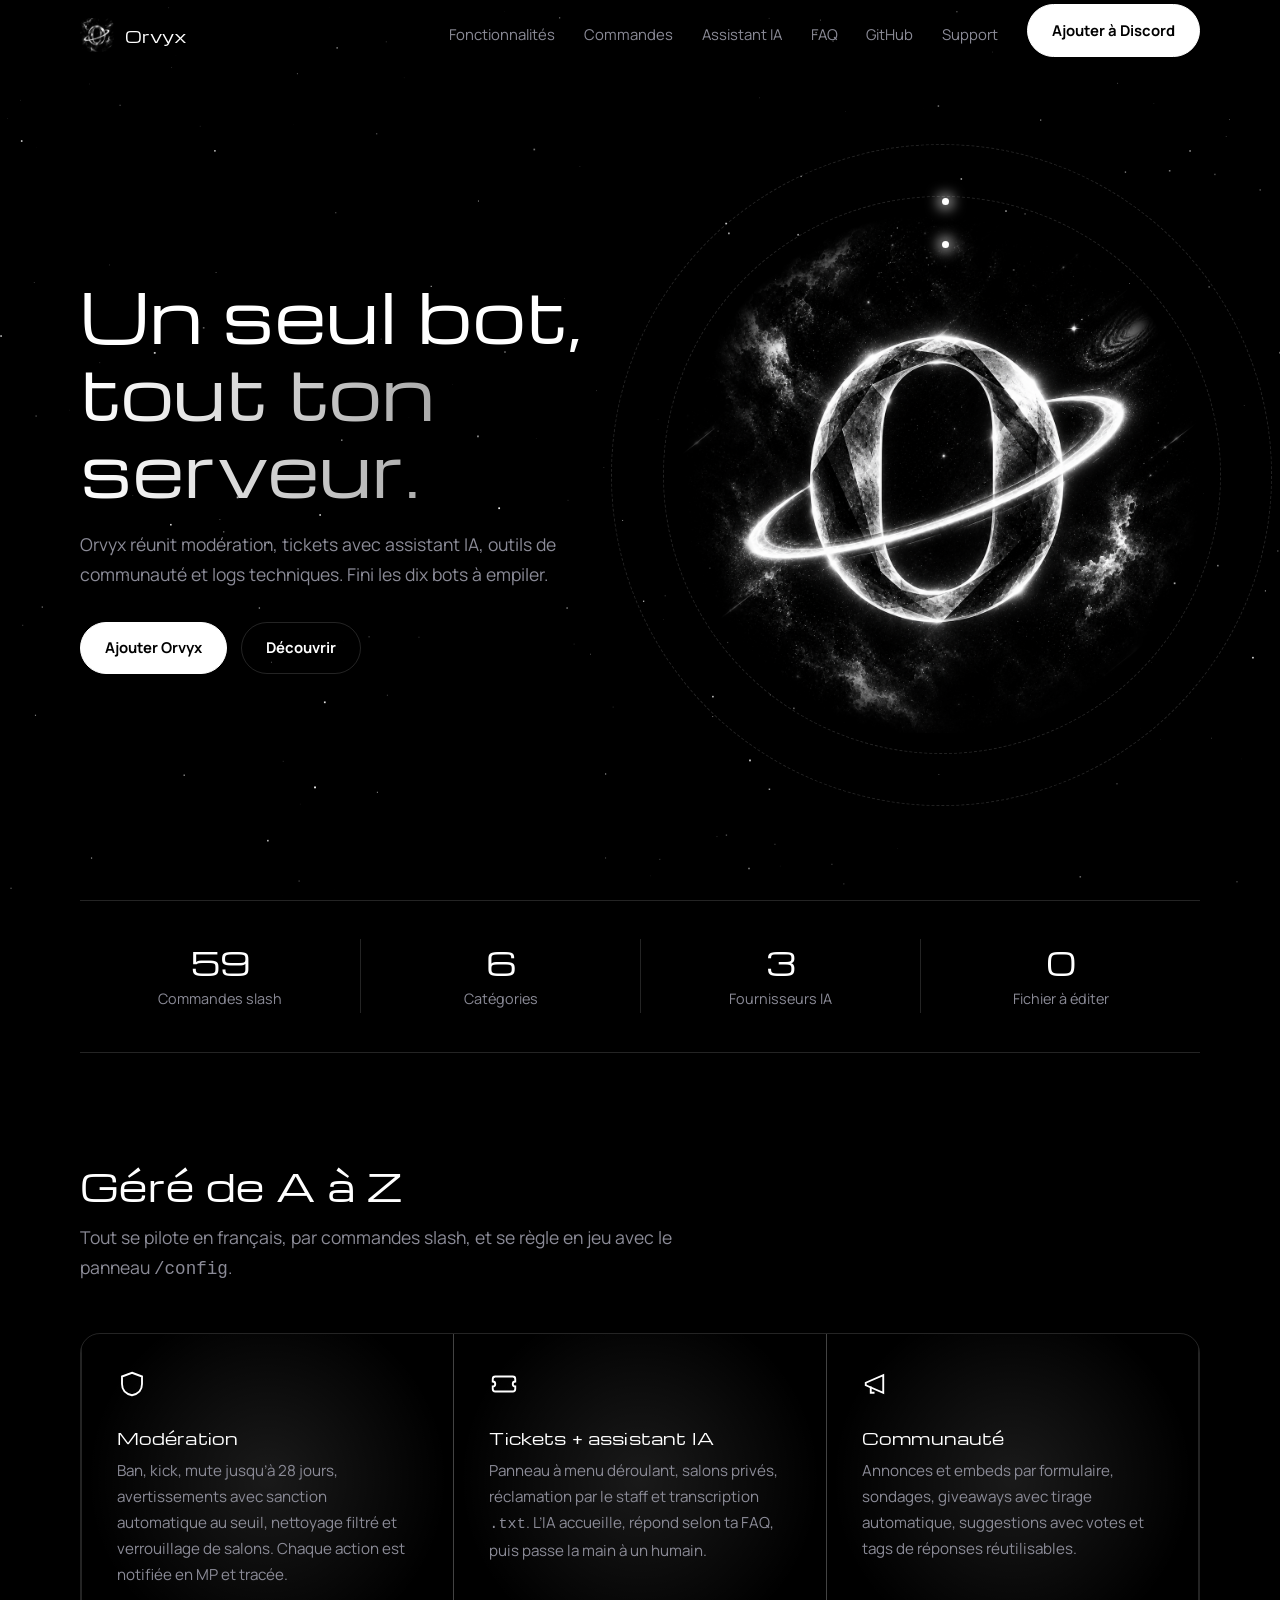
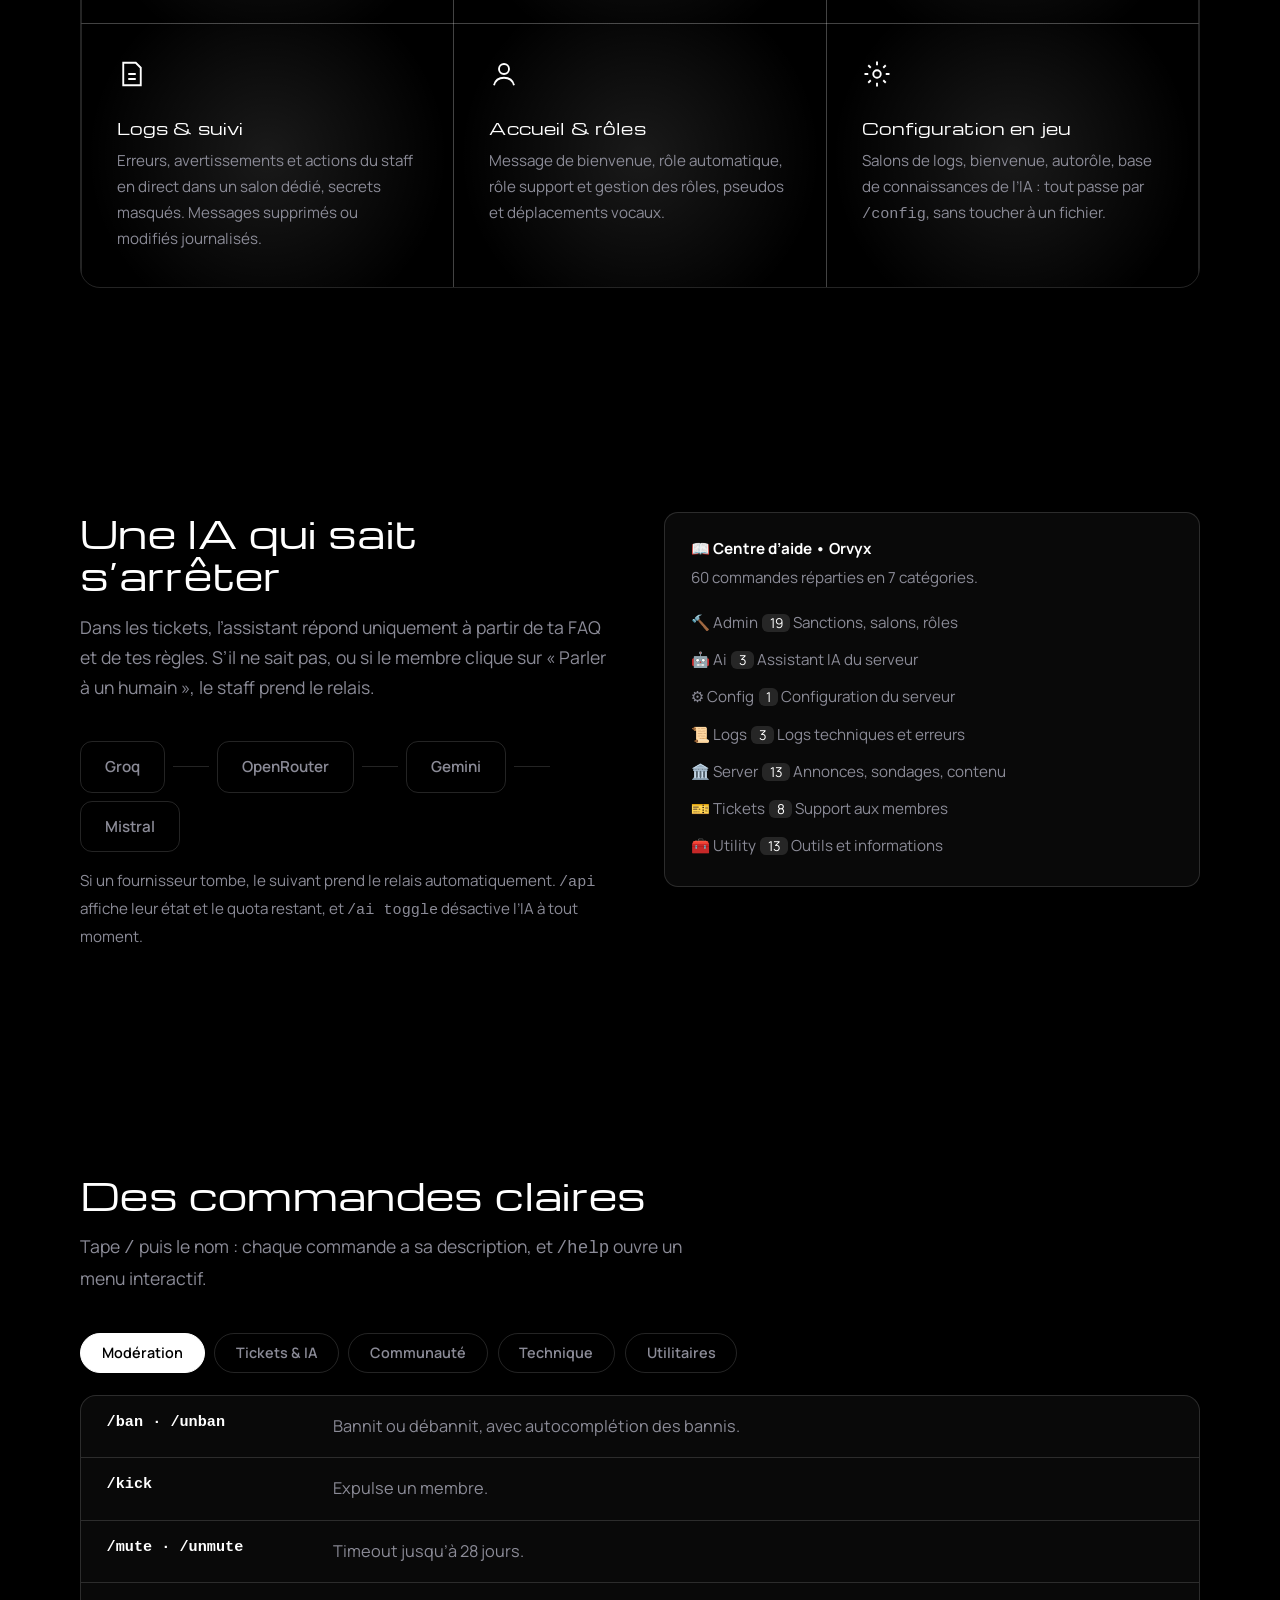
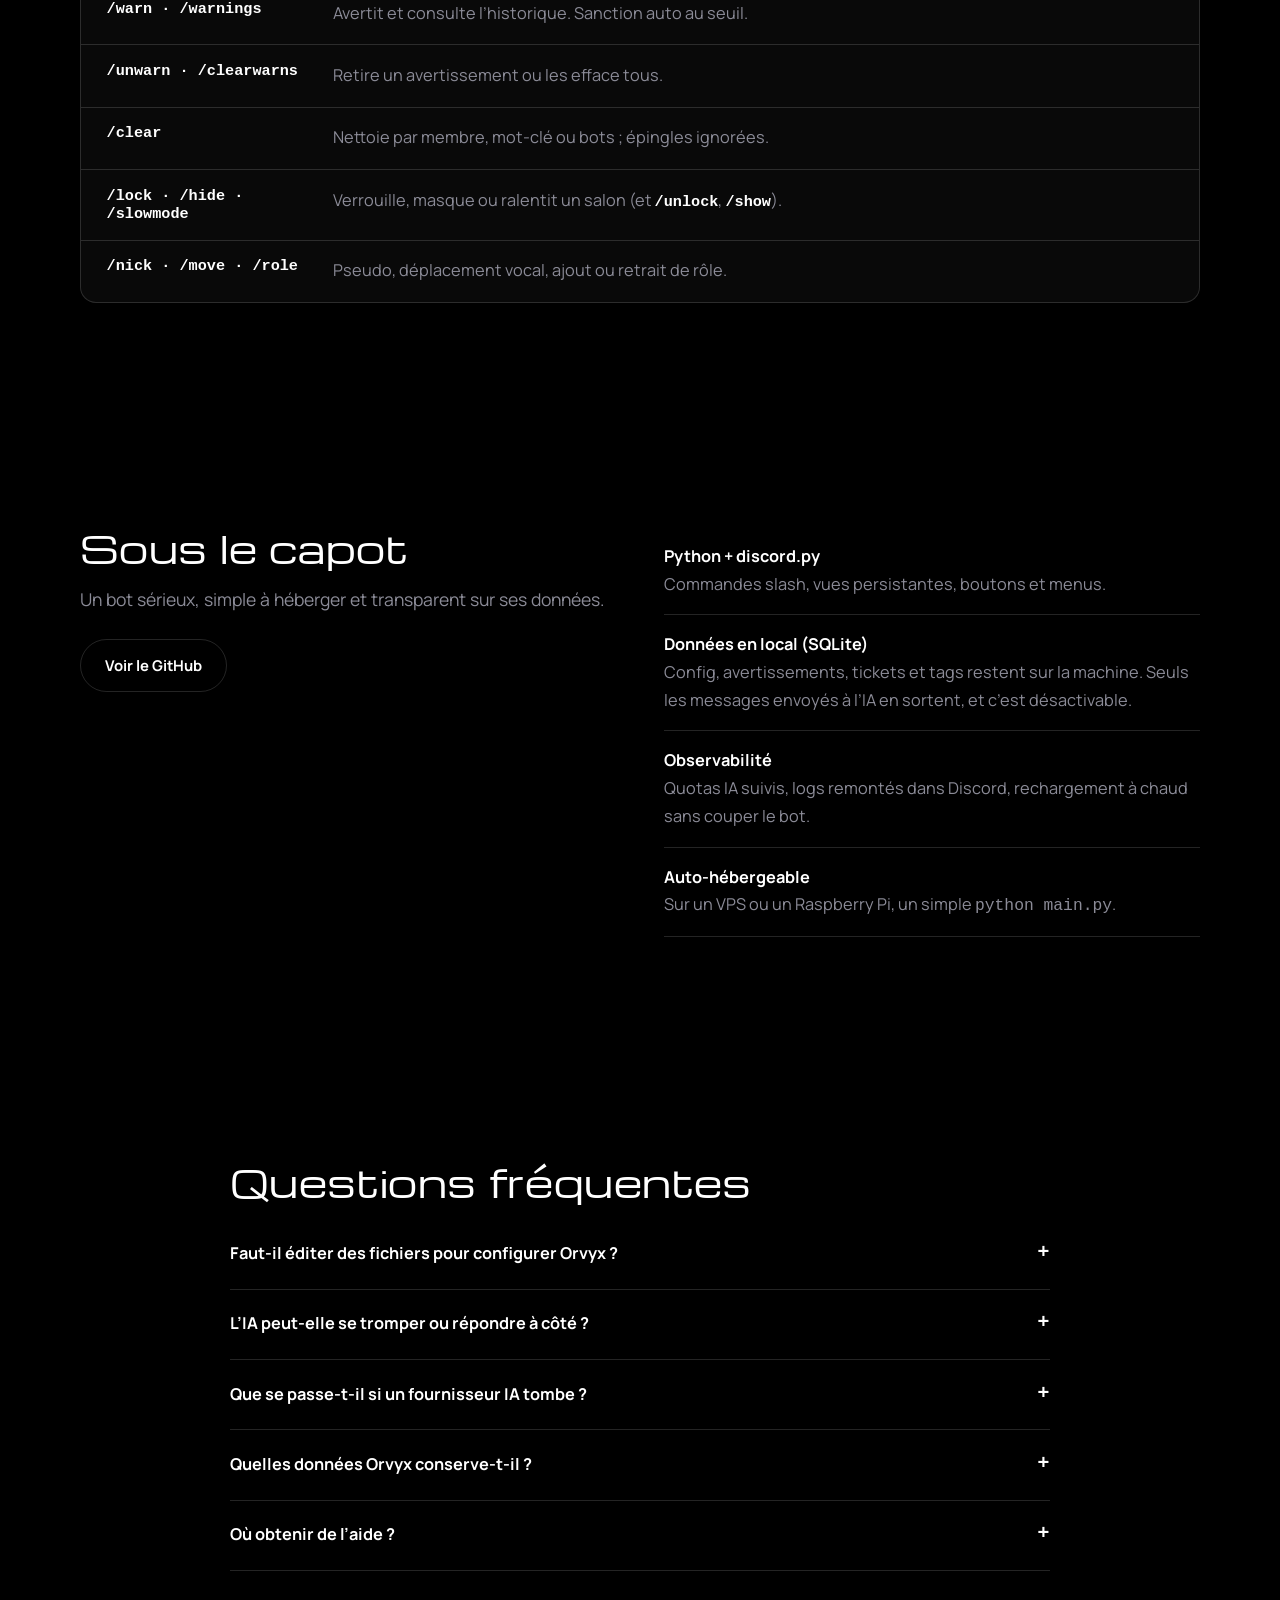
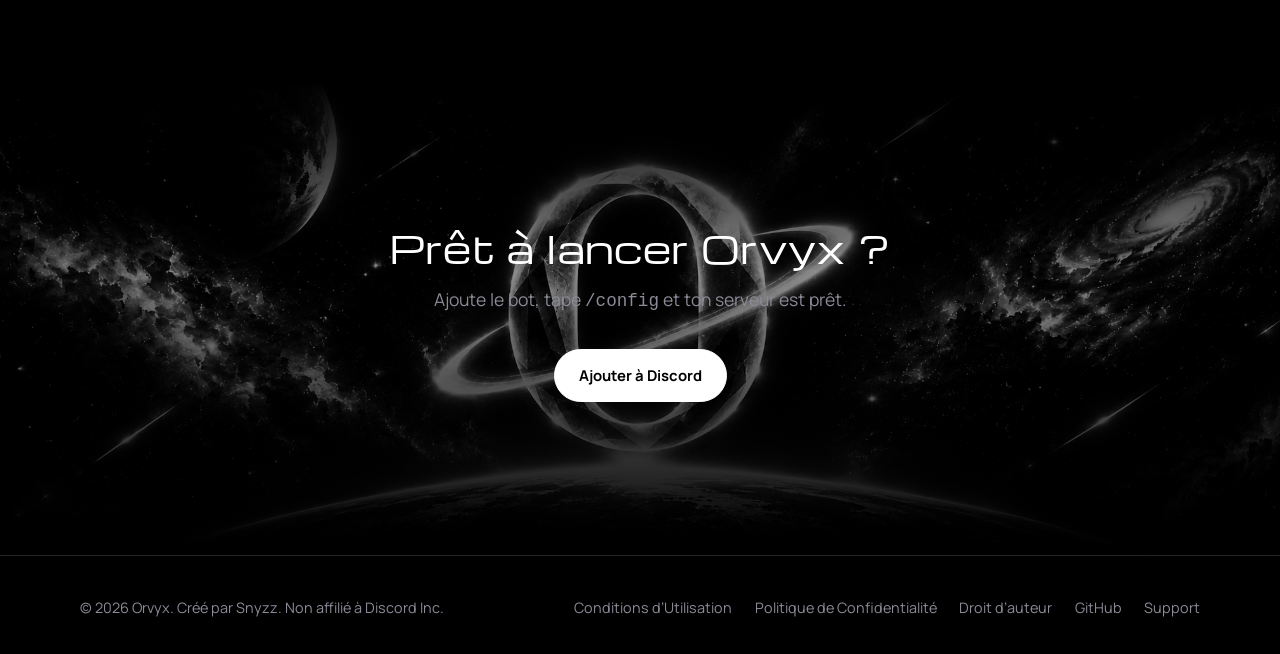
==== index.html @ 4863b4fb "Add files via upload" ====
<!doctype html><html lang="fr"><head><title>Orvyx – Bot Discord de modération, tickets IA et communauté</title><meta name="description" content="Orvyx réunit modération, tickets avec assistant IA, giveaways, sondages et logs dans un seul bot Discord en français."><meta charset="utf-8"><meta name="viewport" content="width=device-width,initial-scale=1"><link rel="icon" href="assets/logo.png"><link rel="preconnect" href="https://fonts.googleapis.com"><link rel="preconnect" href="https://fonts.gstatic.com" crossorigin><link href="https://fonts.googleapis.com/css2?family=Manrope:wght@400;600;700&family=Michroma&display=swap" rel="stylesheet"><link rel="stylesheet" href="style.css"><meta property="og:image" content="assets/banner.png"></head><body>
<canvas id="stars"></canvas><nav><div class="wrap nv"><a class="brand" href="index.html"><img src="assets/logo.png" alt="">Orvyx</a><button class="burger" aria-label="Menu">☰</button><ul class="links"><li><a href="index.html#fonctionnalites">Fonctionnalités</a></li><li><a href="index.html#commandes">Commandes</a></li><li><a href="index.html#ia">Assistant IA</a></li><li><a href="index.html#faq">FAQ</a></li><li><a href="https://github.com/Snyzz-dev" target="_blank" rel="noopener">GitHub</a></li><li><a href="#" data-support>Support</a></li><li><a class="btn" href="#" data-invite>Ajouter à Discord</a></li></ul></div></nav>
<header class="hero"><div class="wrap"><div>
<h1 class="in">Un seul bot,<span>tout ton serveur.</span></h1>
<p class="lead in">Orvyx réunit modération, tickets avec assistant IA, outils de communauté et logs techniques. Fini les dix bots à empiler.</p>
<div class="cta in"><a class="btn" href="#" data-invite>Ajouter Orvyx</a><a class="btn ghost" href="#fonctionnalites">Découvrir</a></div></div>
<div class="orb in"><i></i><i></i><img src="assets/logo.png" alt="Logo Orvyx"></div></div></header>

<div class="wrap rv"><div class="stats">
<div><b data-n="60">0</b><span>Commandes slash</span></div><div><b data-n="7">0</b><span>Catégories</span></div>
<div><b data-n="4">0</b><span>Fournisseurs IA</span></div><div><b data-n="0">0</b><span>Fichier à éditer</span></div></div></div>

<section id="fonctionnalites"><div class="wrap"><div class="rv"><h2>Géré de A à Z</h2><p class="lead">Tout se pilote en français, par commandes slash, et se règle en jeu avec le panneau <code>/config</code>.</p></div>
<div class="feat rv">
<div class="f"><svg viewBox="0 0 24 24"><path d="M12 3l8 3v6c0 5-3.5 8-8 9-4.5-1-8-4-8-9V6z"/></svg><h3>Modération</h3><p>Ban, kick, mute jusqu’à 28 jours, avertissements avec sanction automatique au seuil, nettoyage filtré et verrouillage de salons. Chaque action est notifiée en MP et tracée.</p></div>
<div class="f"><svg viewBox="0 0 24 24"><path d="M3 8a2 2 0 012-2h14a2 2 0 012 2v2a2 2 0 000 4v2a2 2 0 01-2 2H5a2 2 0 01-2-2v-2a2 2 0 000-4z"/></svg><h3>Tickets + assistant IA</h3><p>Panneau à menu déroulant, salons privés, réclamation par le staff et transcription <code>.txt</code>. L’IA accueille, répond selon ta FAQ, puis passe la main à un humain.</p></div>
<div class="f"><svg viewBox="0 0 24 24"><path d="M3 11l14-6v14L3 13z"/><path d="M7 14v5h3"/></svg><h3>Communauté</h3><p>Annonces et embeds par formulaire, sondages, giveaways avec tirage automatique, suggestions avec votes et tags de réponses réutilisables.</p></div>
<div class="f"><svg viewBox="0 0 24 24"><path d="M5 3h10l4 4v14H5z"/><path d="M9 12h6M9 16h6"/></svg><h3>Logs &amp; suivi</h3><p>Erreurs, avertissements et actions du staff en direct dans un salon dédié, secrets masqués. Messages supprimés ou modifiés journalisés.</p></div>
<div class="f"><svg viewBox="0 0 24 24"><circle cx="12" cy="8" r="4"/><path d="M4 21c1-4 4-6 8-6s7 2 8 6"/></svg><h3>Accueil &amp; rôles</h3><p>Message de bienvenue, rôle automatique, rôle support et gestion des rôles, pseudos et déplacements vocaux.</p></div>
<div class="f"><svg viewBox="0 0 24 24"><circle cx="12" cy="12" r="3"/><path d="M12 2v3M12 19v3M2 12h3M19 12h3M5 5l2 2M17 17l2 2M19 5l-2 2M7 17l-2 2"/></svg><h3>Configuration en jeu</h3><p>Salons de logs, bienvenue, autorôle, base de connaissances de l’IA : tout passe par <code>/config</code>, sans toucher à un fichier.</p></div>
</div></div></section>

<section id="ia"><div class="wrap two"><div class="rv"><h2>Une IA qui sait s’arrêter</h2>
<p class="lead">Dans les tickets, l’assistant répond uniquement à partir de ta FAQ et de tes règles. S’il ne sait pas, ou si le membre clique sur « Parler à un humain », le staff prend le relais.</p>
<div class="chain"><span class="node">Groq</span><s></s><span class="node">OpenRouter</span><s></s><span class="node">Gemini</span><s></s><span class="node">Mistral</span></div>
<p style="color:var(--mu);font-size:.95rem">Si un fournisseur tombe, le suivant prend le relais automatiquement. <code>/api</code> affiche leur état et le quota restant, et <code>/ai toggle</code> désactive l’IA à tout moment.</p></div>
<div class="rv hp"><b>📖 Centre d’aide • Orvyx</b><p>60 commandes réparties en 7 catégories.</p>
<div>🔨 Admin<em>19</em> Sanctions, salons, rôles</div><div>🤖 Ai<em>3</em> Assistant IA du serveur</div><div>⚙️ Config<em>1</em> Configuration du serveur</div><div>📜 Logs<em>3</em> Logs techniques et erreurs</div><div>🏛️ Server<em>13</em> Annonces, sondages, contenu</div><div>🎫 Tickets<em>8</em> Support aux membres</div><div>🧰 Utility<em>13</em> Outils et informations</div></div></div></section>

<section id="commandes"><div class="wrap"><div class="rv"><h2>Des commandes claires</h2><p class="lead">Tape <code>/</code> puis le nom : chaque commande a sa description, et <code>/help</code> ouvre un menu interactif.</p>
<div class="tabs"><button class="on" data-t="t1">Modération</button><button data-t="t2">Tickets &amp; IA</button><button data-t="t3">Communauté</button><button data-t="t4">Technique</button><button data-t="t5">Utilitaires</button></div>
<div class="cmds on" id="t1"><div class="cmd"><code>/ban · /unban</code><span>Bannit ou débannit, avec autocomplétion des bannis.</span></div><div class="cmd"><code>/kick</code><span>Expulse un membre.</span></div><div class="cmd"><code>/mute · /unmute</code><span>Timeout jusqu’à 28 jours.</span></div><div class="cmd"><code>/warn · /warnings</code><span>Avertit et consulte l’historique. Sanction auto au seuil.</span></div><div class="cmd"><code>/unwarn · /clearwarns</code><span>Retire un avertissement ou les efface tous.</span></div><div class="cmd"><code>/clear</code><span>Nettoie par membre, mot-clé ou bots ; épingles ignorées.</span></div><div class="cmd"><code>/lock · /hide · /slowmode</code><span>Verrouille, masque ou ralentit un salon (et <code>/unlock</code>, <code>/show</code>).</span></div><div class="cmd"><code>/nick · /move · /role</code><span>Pseudo, déplacement vocal, ajout ou retrait de rôle.</span></div></div>
<div class="cmds" id="t2"><div class="cmd"><code>/ticket category-add</code><span>Ajoute un type de ticket au panneau public.</span></div><div class="cmd"><code>Panneau de tickets</code><span>Menu déroulant, salon privé, réclamation par le staff.</span></div><div class="cmd"><code>Transcription</code><span>Fichier <code>.txt</code> envoyé au staff et en MP à l’auteur.</span></div><div class="cmd"><code>/ai toggle</code><span>Active ou désactive l’assistant IA.</span></div><div class="cmd"><code>/api</code><span>Santé des fournisseurs IA et quota restant.</span></div></div>
<div class="cmds" id="t3"><div class="cmd"><code>/announce · /embed</code><span>Embeds par formulaire : titre, couleur, image, mention.</span></div><div class="cmd"><code>/poll</code><span>Sondage de 2 à 5 choix avec réactions.</span></div><div class="cmd"><code>/giveaway lancer · terminer</code><span>Prix, durée, gagnants, tirage automatique.</span></div><div class="cmd"><code>/suggest</code><span>Suggestions avec votes 👍/👎, option anonyme.</span></div><div class="cmd"><code>/tag</code><span>Réponses réutilisables avec autocomplétion et compteur.</span></div></div>
<div class="cmds" id="t4"><div class="cmd"><code>/config</code><span>Panneau interactif : logs, bienvenue, autorôle, rôle support, base IA.</span></div><div class="cmd"><code>/logs configurer</code><span>Logs en direct dans un salon Discord.</span></div><div class="cmd"><code>/suggestion-channel</code><span>Définit le salon des suggestions.</span></div><div class="cmd"><code>/restart · /shutdown · /reload</code><span>Pilotage à distance, réservé au propriétaire.</span></div></div>
<div class="cmds" id="t5"><div class="cmd"><code>/help</code><span>Menu d’aide interactif, généré automatiquement.</span></div><div class="cmd"><code>/ping · /botinfo</code><span>Latence et informations sur le bot.</span></div><div class="cmd"><code>/serverinfo · /userinfo</code><span>Infos sur le serveur ou un membre.</span></div><div class="cmd"><code>/avatar · /timestamp</code><span>Avatar d’un membre, horodatages Discord.</span></div><div class="cmd"><code>/remind</code><span>Rappel envoyé en MP.</span></div></div>
</div></div></section>

<section id="technique"><div class="wrap two"><div class="rv"><h2>Sous le capot</h2><p class="lead">Un bot sérieux, simple à héberger et transparent sur ses données.</p><a class="btn ghost" style="margin-top:1.5rem" href="https://github.com/Snyzz-dev" target="_blank" rel="noopener">Voir le GitHub</a></div>
<ul class="tech rv"><li><b>Python + discord.py</b>Commandes slash, vues persistantes, boutons et menus.</li><li><b>Données en local (SQLite)</b>Config, avertissements, tickets et tags restent sur la machine. Seuls les messages envoyés à l’IA en sortent, et c’est désactivable.</li><li><b>Observabilité</b>Quotas IA suivis, logs remontés dans Discord, rechargement à chaud sans couper le bot.</li><li><b>Auto-hébergeable</b>Sur un VPS ou un Raspberry Pi, un simple <code>python main.py</code>.</li></ul></div></section>

<section id="faq"><div class="wrap" style="max-width:820px"><div class="rv"><h2>Questions fréquentes</h2>
<details><summary>Faut-il éditer des fichiers pour configurer Orvyx ?</summary><p>Non. Pour l’usage courant, tout se règle en jeu avec <code>/config</code> : salons de logs, bienvenue, rôle automatique, rôle support et base de connaissances de l’IA.</p></details>
<details><summary>L’IA peut-elle se tromper ou répondre à côté ?</summary><p>Elle s’appuie uniquement sur la FAQ et les règles que tu fournis, et passe la main au staff quand elle ne sait pas. Le membre peut aussi demander un humain à tout moment.</p></details>
<details><summary>Que se passe-t-il si un fournisseur IA tombe ?</summary><p>Orvyx bascule automatiquement sur le suivant : Groq, OpenRouter, Google Gemini, puis Mistral.</p></details>
<details><summary>Quelles données Orvyx conserve-t-il ?</summary><p>Les réglages, avertissements, tickets et tags, stockés en local. Le détail est dans la <a href="confidentialite.html">Politique de Confidentialité</a>.</p></details>
<details><summary>Où obtenir de l’aide ?</summary><p>Écris-nous à <a href="#" data-support>snyzzoff@gmail.com</a>.</p></details>
</div></div></section>

<section class="end"><div class="wrap rv"><h2>Prêt à lancer Orvyx ?</h2><p class="lead">Ajoute le bot, tape <code>/config</code> et ton serveur est prêt.</p><a class="btn" href="#" data-invite>Ajouter à Discord</a></div></section>
<footer><div class="wrap"><span>© 2026 Orvyx. Créé par Snyzz. Non affilié à Discord Inc.</span><div><a href="conditions.html">Conditions d’Utilisation</a><a href="confidentialite.html">Politique de Confidentialité</a><a href="droit-auteur.html">Droit d’auteur</a><a href="https://github.com/Snyzz-dev" target="_blank" rel="noopener">GitHub</a><a href="#" data-support>Support</a></div></div></footer><script src="script.js"></script></body></html>
---- style.css ----
:root{--bg:#000;--tx:#e8e8ee;--mu:#8b8b97;--ln:rgba(255,255,255,.14);--pn:rgba(255,255,255,.035);--wh:#fff;--d:'Michroma',sans-serif;--b:'Manrope',system-ui,sans-serif}
*{box-sizing:border-box;margin:0;padding:0}
html{scroll-behavior:smooth;scroll-padding-top:80px}
body{background:var(--bg);color:var(--tx);font:400 1.02rem/1.7 var(--b);overflow-x:hidden}
img{max-width:100%;display:block}a{color:inherit}
#stars{position:fixed;inset:0;z-index:-1;width:100%;height:100%}
:focus-visible{outline:2px solid var(--wh);outline-offset:3px}
.wrap{width:min(1120px,92%);margin:auto}
h1,h2,h3{font-family:var(--d);font-weight:400;line-height:1.15;color:var(--wh);letter-spacing:.01em}
h1{font-size:clamp(2.2rem,5.5vw,4.2rem)}h2{font-size:clamp(1.5rem,3.2vw,2.3rem);margin-bottom:1rem}h3{font-size:1rem}
p.lead{color:var(--mu);max-width:56ch;font-size:1.1rem}
/* nav */
nav{position:fixed;top:0;left:0;right:0;z-index:50;transition:.3s}
nav.sc{background:rgba(0,0,0,.78);backdrop-filter:blur(14px);border-bottom:1px solid var(--ln)}
.nv{display:flex;align-items:center;justify-content:space-between;height:70px}
.brand{display:flex;align-items:center;gap:.7rem;text-decoration:none;font:400 1rem var(--d);color:var(--wh)}
.brand img{width:34px;height:34px;border-radius:8px}
.links{display:flex;gap:1.8rem;align-items:center;list-style:none}
.links a{text-decoration:none;color:var(--mu);font-size:.93rem;transition:.2s}.links a:hover{color:var(--wh)}
.btn{display:inline-block;padding:.8rem 1.5rem;border-radius:999px;border:1px solid var(--wh);background:var(--wh);color:#000!important;font-weight:700;text-decoration:none;font-size:.93rem;transition:.25s;position:relative;overflow:hidden}
.btn:hover{background:transparent;color:var(--wh)!important;box-shadow:0 0 30px rgba(255,255,255,.35)}
.btn.ghost{background:transparent;color:var(--wh)!important;border-color:var(--ln)}.btn.ghost:hover{border-color:var(--wh)}
.burger{display:none;background:none;border:1px solid var(--ln);color:#fff;border-radius:8px;padding:.45rem .7rem;font-size:1.1rem;cursor:pointer}
/* hero */
.hero{min-height:100vh;display:flex;align-items:center;padding:110px 0 60px}
.hero .wrap{display:grid;grid-template-columns:1.05fr .95fr;gap:2rem;align-items:center}
.hero p.lead{margin:1.4rem 0 2rem}.cta{display:flex;gap:.9rem;flex-wrap:wrap}
.hero h1 span{display:block;background:linear-gradient(90deg,#fff,#777,#fff);background-size:200%;-webkit-background-clip:text;background-clip:text;color:transparent;animation:sh 6s linear infinite}
@keyframes sh{to{background-position:200% 0}}
.orb{position:relative;aspect-ratio:1;width:100%;max-width:520px;margin:auto;animation:fl 7s ease-in-out infinite}
.orb img{width:100%;mix-blend-mode:screen;-webkit-mask-image:radial-gradient(circle,#000 55%,transparent 72%);mask-image:radial-gradient(circle,#000 55%,transparent 72%)}
.orb i{position:absolute;inset:-4%;border-radius:50%;border:1px dashed var(--ln);animation:sp 40s linear infinite}
.orb i:nth-child(2){inset:-14%;animation-duration:70s;animation-direction:reverse}
.orb i::after{content:"";position:absolute;top:8%;left:50%;width:7px;height:7px;border-radius:50%;background:#fff;box-shadow:0 0 14px 3px #fff}
@keyframes sp{to{transform:rotate(360deg)}}@keyframes fl{50%{transform:translateY(-16px)}}
.in{opacity:0;transform:translateY(24px);animation:up .9s cubic-bezier(.2,.7,.2,1) forwards}
.in:nth-child(2){animation-delay:.15s}.in:nth-child(3){animation-delay:.3s}.in:nth-child(4){animation-delay:.45s}
@keyframes up{to{opacity:1;transform:none}}
/* sections */
section{padding:7rem 0}
.stats{display:grid;grid-template-columns:repeat(4,1fr);border-block:1px solid var(--ln);padding:2.4rem 0}
.stats div{text-align:center;border-left:1px solid var(--ln)}.stats div:first-child{border:0}
.stats b{display:block;font:400 2rem var(--d);color:var(--wh)}.stats span{color:var(--mu);font-size:.9rem}
.feat{display:grid;grid-template-columns:repeat(3,1fr);margin-top:3rem;border:1px solid var(--ln);border-radius:20px;overflow:hidden}
.f{padding:2.2rem;border:1px solid var(--ln);margin:-.5px;position:relative;background:radial-gradient(300px circle at var(--x,50%) var(--y,50%),rgba(255,255,255,.1),transparent 60%);transition:.3s}
.f svg{width:30px;height:30px;stroke:#fff;fill:none;stroke-width:1.5;margin-bottom:1.3rem}
.f h3{margin-bottom:.7rem}.f p{color:var(--mu);font-size:.95rem}
.tabs{display:flex;gap:.6rem;margin:2.4rem 0 1.4rem;flex-wrap:wrap}
.tabs button{background:none;border:1px solid var(--ln);color:var(--mu);padding:.6rem 1.3rem;border-radius:999px;cursor:pointer;font:600 .9rem var(--b);transition:.2s}
.tabs button.on,.tabs button:hover{color:#000;background:#fff;border-color:#fff}
.cmds{display:none;border:1px solid var(--ln);border-radius:16px;background:var(--pn)}.cmds.on{display:block;animation:up .5s forwards;opacity:0}
.cmd{display:grid;grid-template-columns:210px 1fr;gap:1rem;padding:1.05rem 1.6rem;border-bottom:1px solid var(--ln)}.cmd:last-child{border:0}
.cmd code{font:600 .95rem ui-monospace,monospace;color:#fff}.cmd span{color:var(--mu)}
details{border-bottom:1px solid var(--ln);padding:1.3rem 0}summary{cursor:pointer;font-weight:700;color:#fff;list-style:none;display:flex;justify-content:space-between}
summary::after{content:"+";font-size:1.4rem;line-height:1;transition:.3s}details[open] summary::after{transform:rotate(45deg)}
details p{color:var(--mu);margin-top:.8rem;max-width:70ch}
.end{text-align:center;padding:9rem 0;background:linear-gradient(#000,rgba(0,0,0,.45) 40%,#000),url(assets/banner.png) center/cover}
.end p.lead{margin:0 auto 2rem}
footer{border-top:1px solid var(--ln);padding:2.5rem 0;color:var(--mu);font-size:.9rem}
footer .wrap{display:flex;justify-content:space-between;flex-wrap:wrap;gap:1rem}footer a{margin-left:1.4rem;text-decoration:none}footer a:hover{color:#fff}
.rv{opacity:0;transform:translateY(30px);transition:1s cubic-bezier(.2,.7,.2,1)}.rv.v{opacity:1;transform:none}
/* legal */
.legal{padding:140px 0 5rem;max-width:780px}.legal h1{font-size:clamp(1.7rem,4vw,2.6rem)}
.legal .up{color:var(--mu);margin:.8rem 0 2.5rem;font-size:.9rem}
.legal h2{font-size:1.1rem;margin:2.4rem 0 .7rem;padding-top:1.6rem;border-top:1px solid var(--ln)}
.legal p,.legal li{color:#c4c4cc;margin-bottom:.7rem}.legal ul{padding-left:1.3rem}.legal a{text-decoration:underline}
@media(max-width:860px){
.hero .wrap,.feat{grid-template-columns:1fr}.orb{max-width:340px;order:-1}.hero{padding-top:100px}
.stats{grid-template-columns:1fr 1fr;gap:1.6rem 0}.stats div:nth-child(3){border-left:0}
.cmd{grid-template-columns:1fr;gap:.2rem}section{padding:4.5rem 0}
.burger{display:block}.links{position:absolute;top:70px;left:0;right:0;flex-direction:column;background:#000;padding:1.5rem;border-bottom:1px solid var(--ln);display:none}.links.o{display:flex}}
@media(prefers-reduced-motion:reduce){*{animation:none!important;transition:none!important}.in,.rv{opacity:1;transform:none}}
.chain{display:flex;align-items:center;margin:2.4rem 0 1rem;flex-wrap:wrap;gap:.5rem}
.node{padding:.9rem 1.5rem;border:1px solid var(--ln);border-radius:12px;font:600 .95rem var(--b);color:var(--mu);animation:lit 8s infinite}
.node:nth-child(3){animation-delay:2s}.node:nth-child(5){animation-delay:4s}.node:nth-child(7){animation-delay:6s}
.chain s{flex:0 0 36px;height:1px;background:var(--ln)}
@keyframes lit{0%,22%{color:#fff;border-color:#fff;box-shadow:0 0 24px rgba(255,255,255,.3)}28%,100%{color:var(--mu);border-color:var(--ln);box-shadow:none}}
.two{display:grid;grid-template-columns:1fr 1fr;gap:3rem;align-items:start}
.tech{list-style:none}.tech li{padding:1rem 0;border-bottom:1px solid var(--ln);color:var(--mu)}.tech b{color:#fff;display:block}
.hp{border:1px solid var(--ln);border-radius:14px;background:var(--pn);padding:1.4rem 1.6rem;font-size:.95rem}.hp b{color:#fff}.hp p{color:var(--mu);margin:.2rem 0 .9rem}
.hp div{padding:.35rem 0;color:var(--mu)}.hp div em{font-style:normal;background:rgba(255,255,255,.12);color:#fff;border-radius:6px;padding:0 .45rem;margin-left:.3rem;font-size:.85rem}
@media(max-width:860px){.two{grid-template-columns:1fr;gap:2rem}.chain s{display:none}}
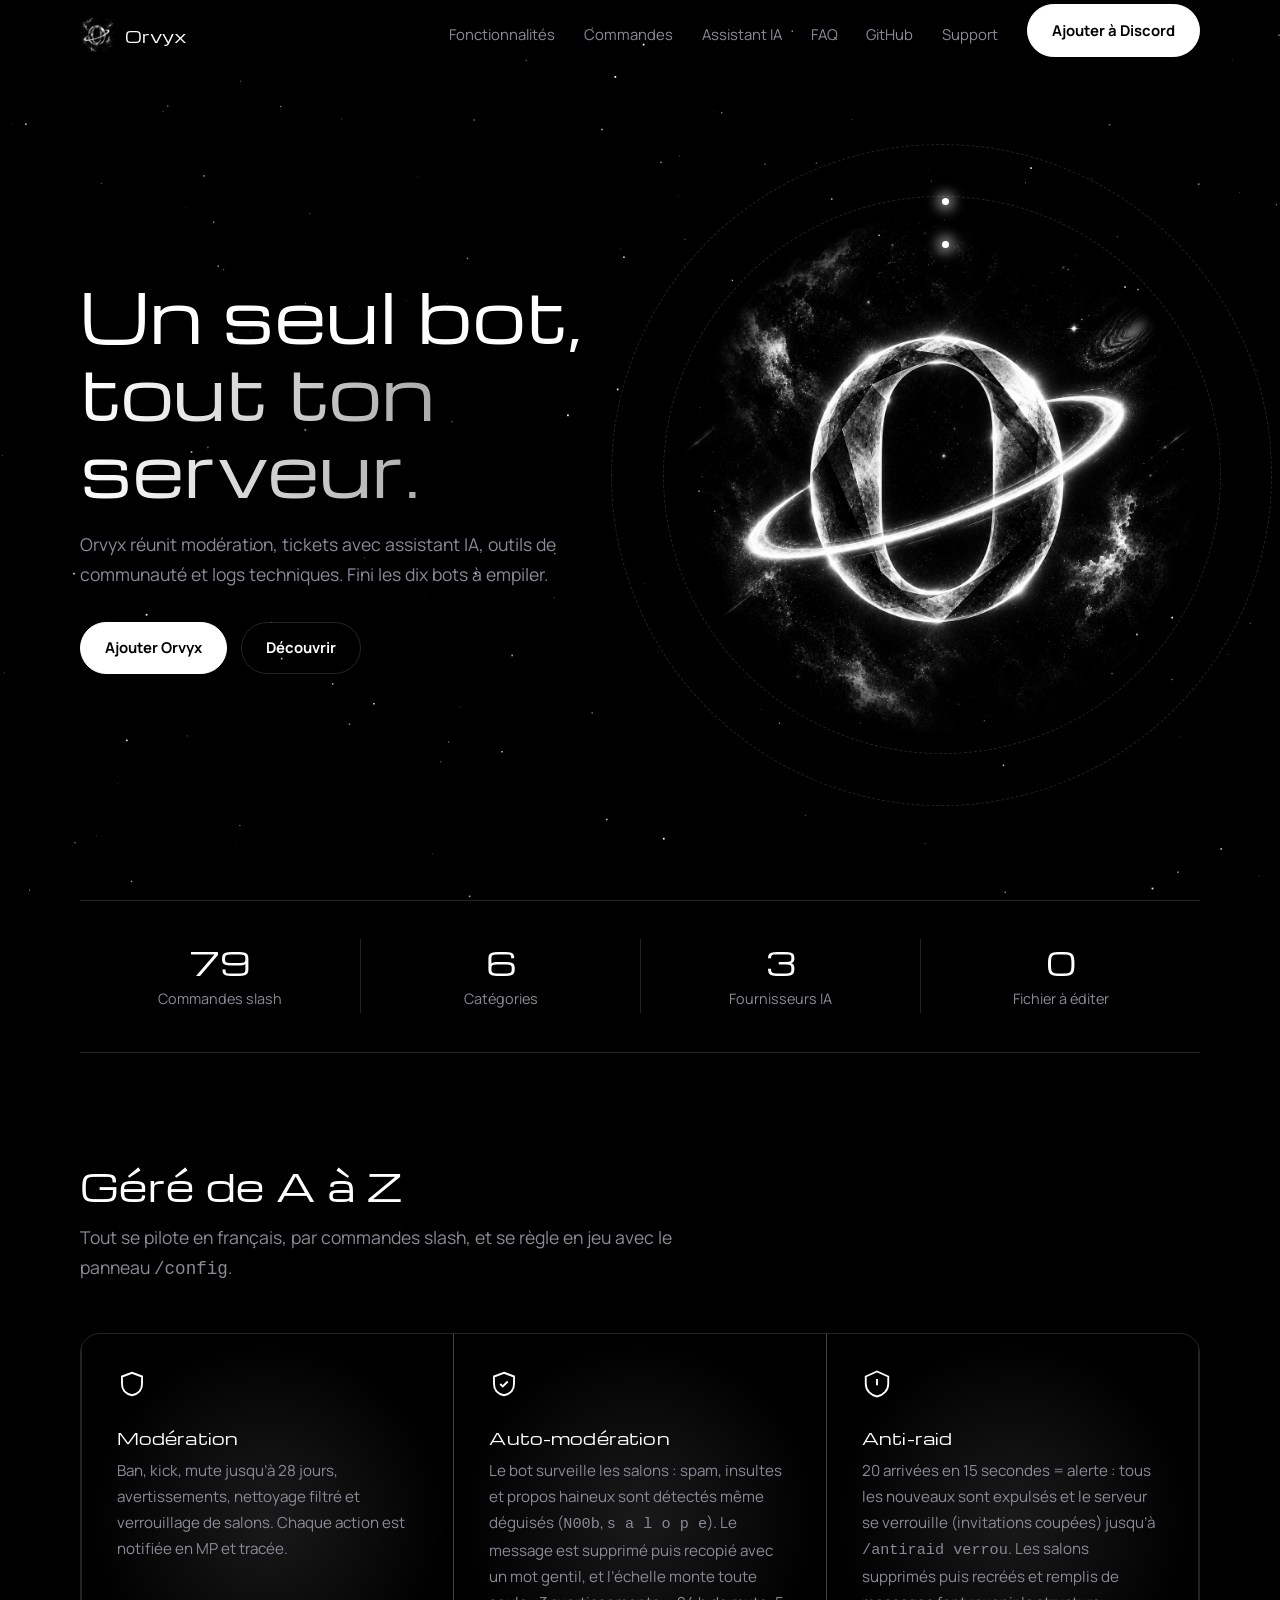
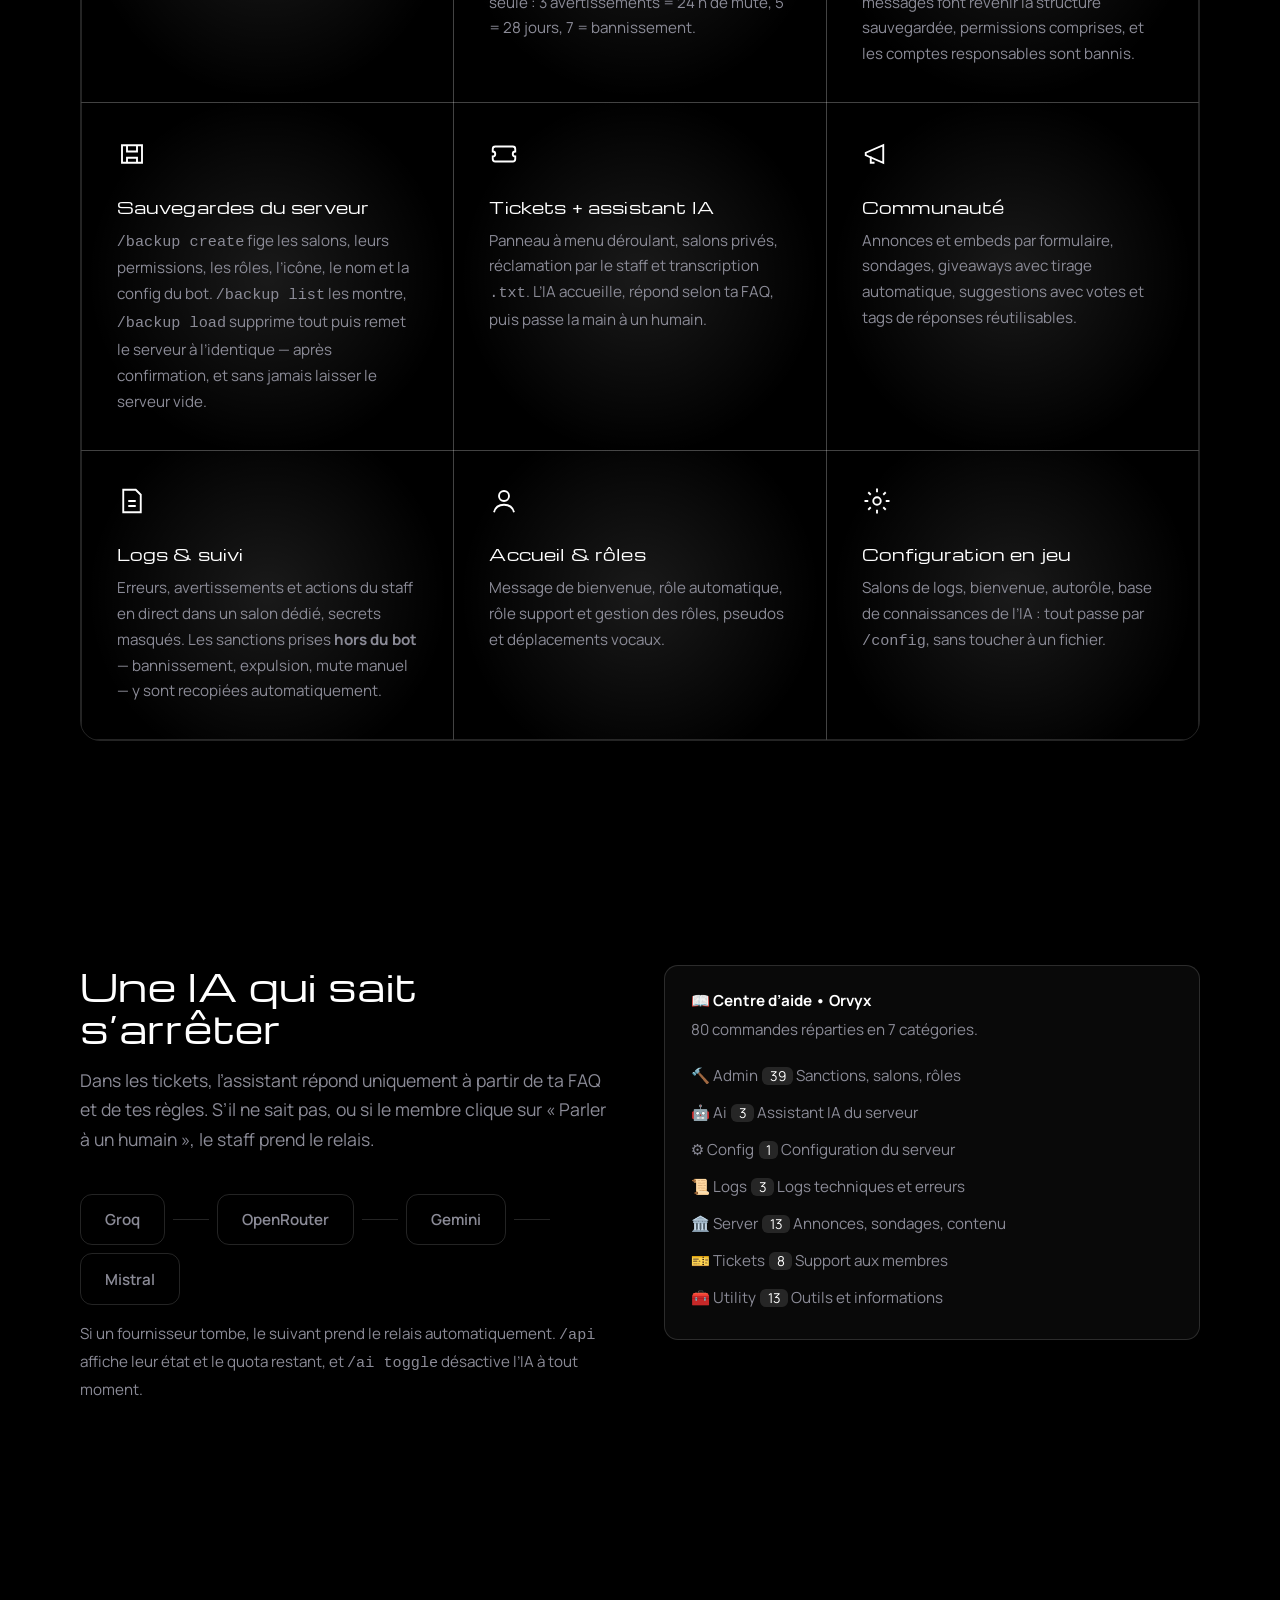
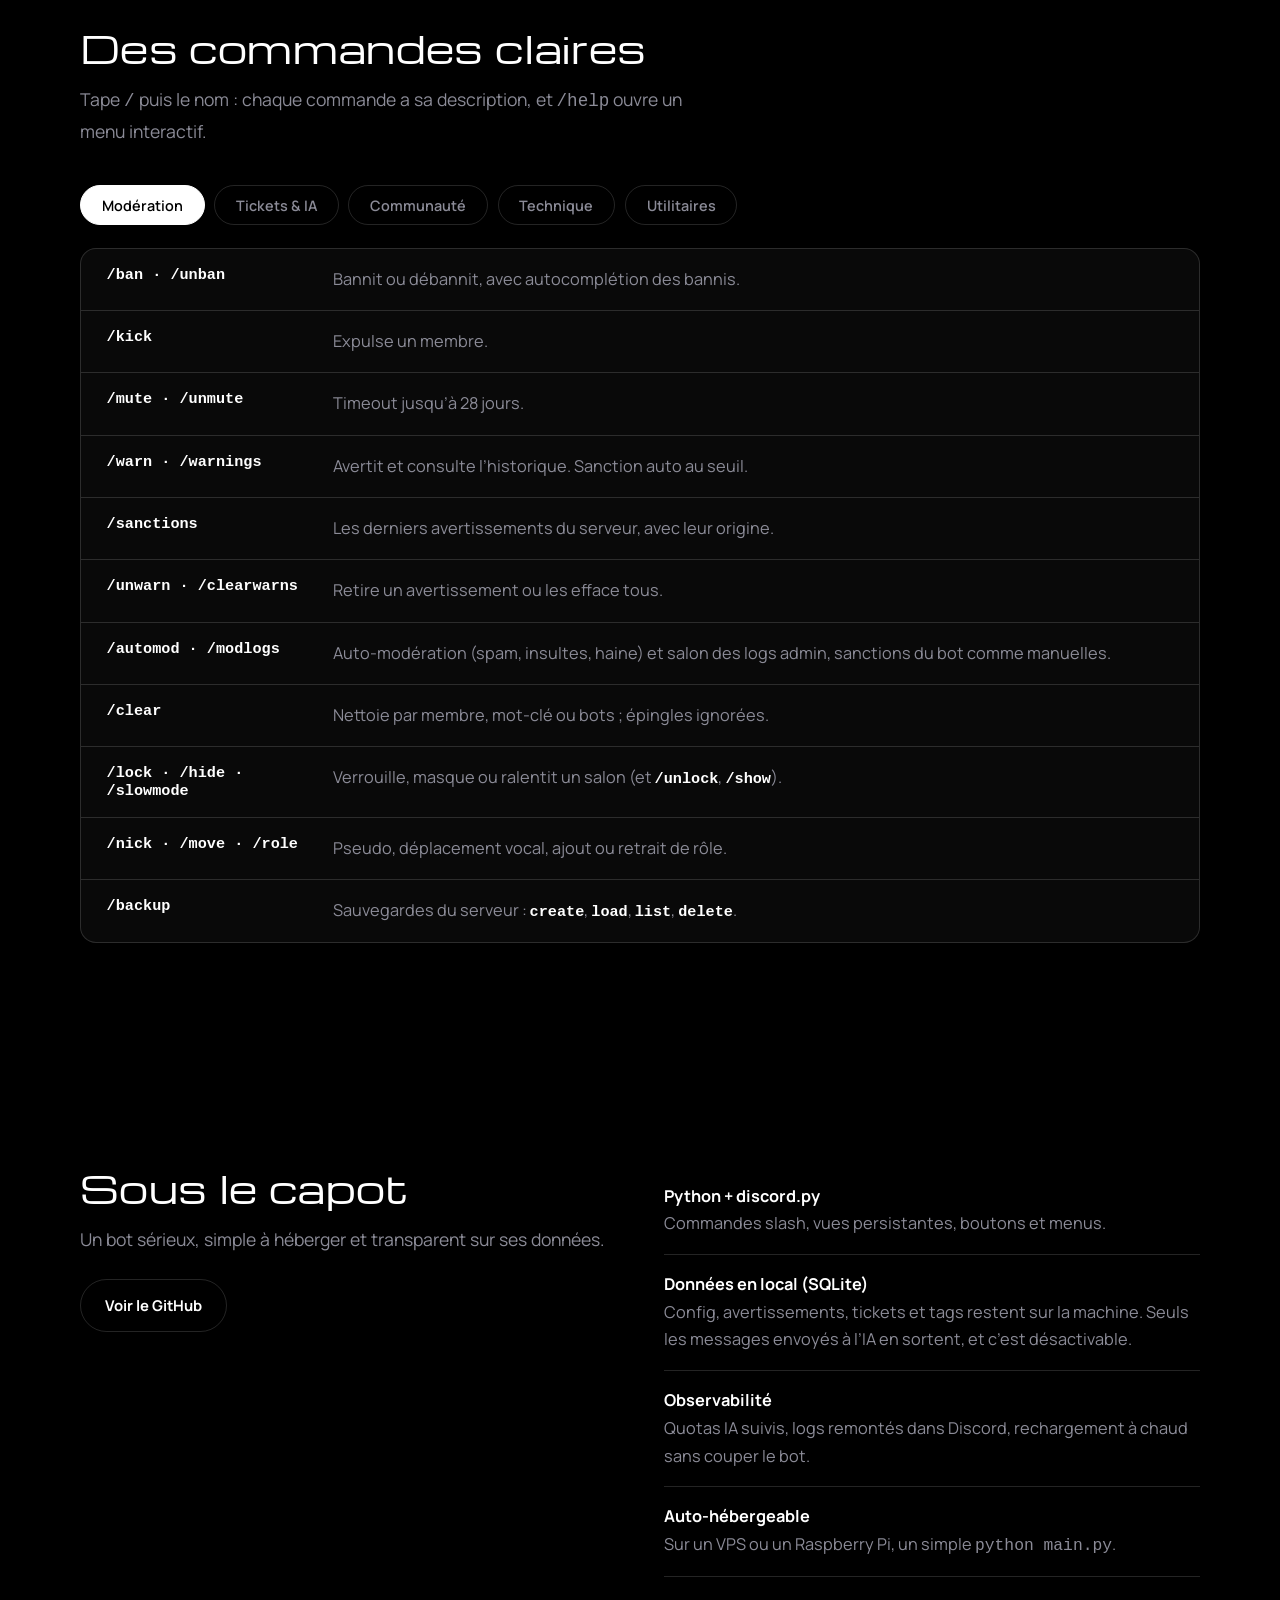
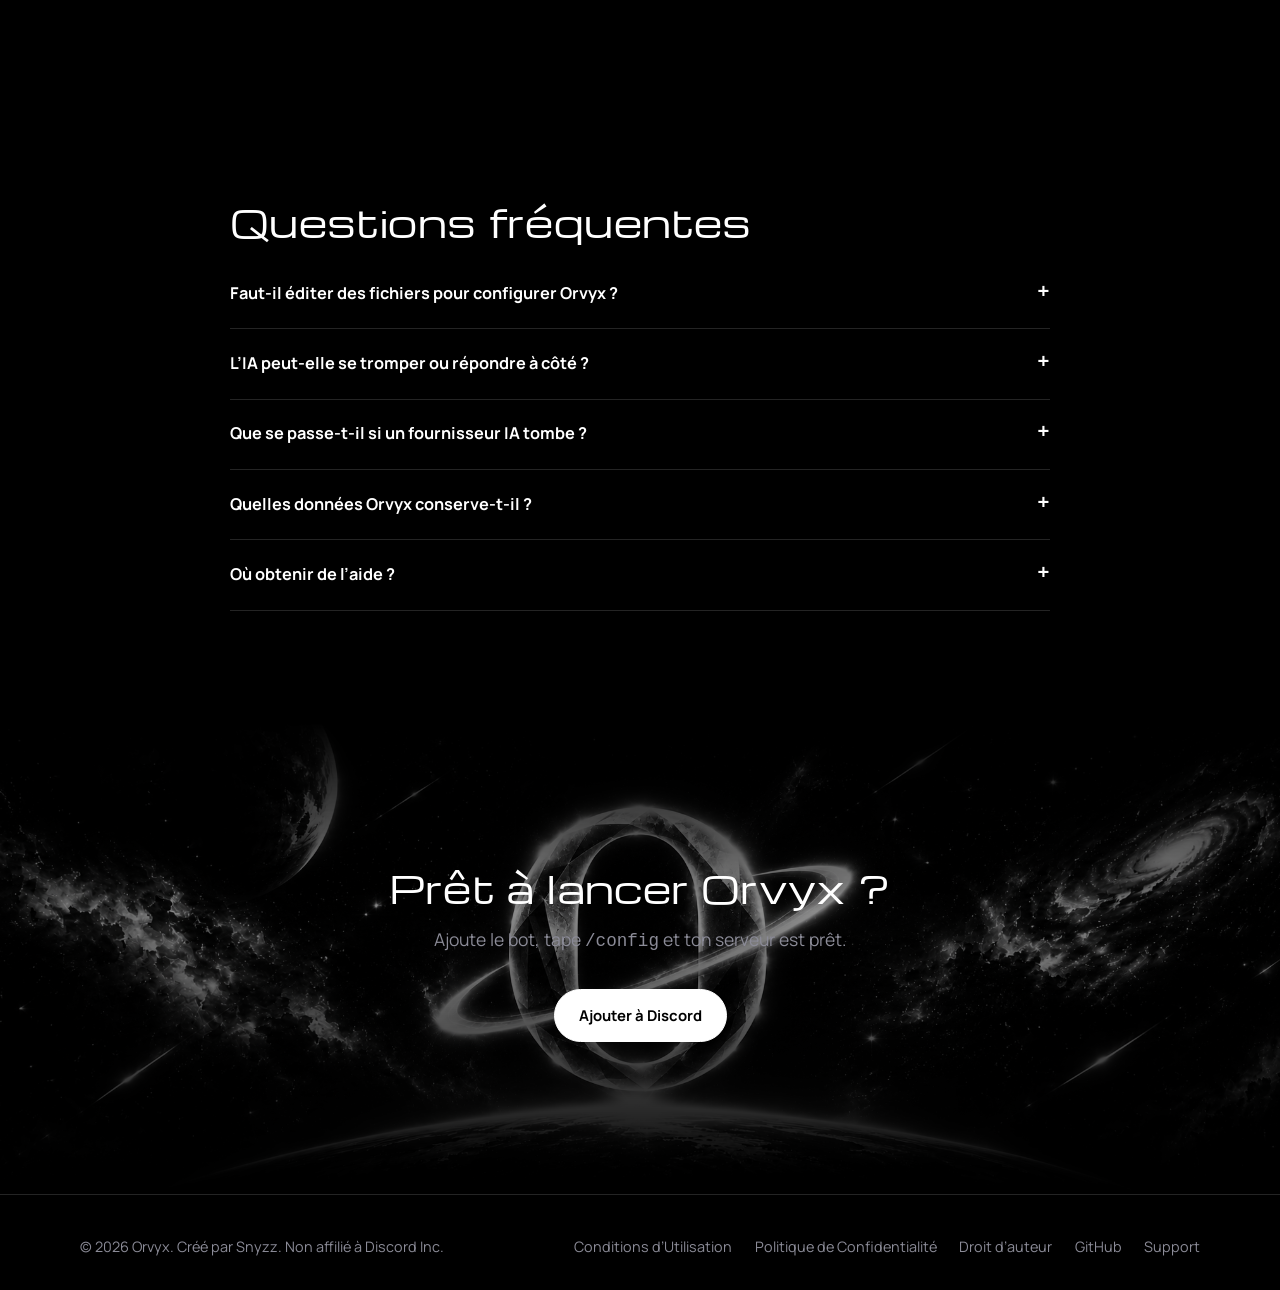
==== commit a1817379: "Add files via upload" ====
--- a/index.html
+++ b/index.html
@@ -1,4 +1,4 @@
-<!doctype html><html lang="fr"><head><title>Orvyx – Bot Discord de modération, tickets IA et communauté</title><meta name="description" content="Orvyx réunit modération, tickets avec assistant IA, giveaways, sondages et logs dans un seul bot Discord en français."><meta charset="utf-8"><meta name="viewport" content="width=device-width,initial-scale=1"><link rel="icon" href="assets/logo.png"><link rel="preconnect" href="https://fonts.googleapis.com"><link rel="preconnect" href="https://fonts.gstatic.com" crossorigin><link href="https://fonts.googleapis.com/css2?family=Manrope:wght@400;600;700&family=Michroma&display=swap" rel="stylesheet"><link rel="stylesheet" href="style.css"><meta property="og:image" content="assets/banner.png"></head><body>
+<!doctype html><html lang="fr"><head><title>Orvyx – Bot Discord de modération, tickets IA et communauté</title><meta name="description" content="Orvyx réunit modération, auto-modération, anti-raid, sauvegardes du serveur, tickets avec assistant IA, giveaways, sondages et logs dans un seul bot Discord en français."><meta charset="utf-8"><meta name="viewport" content="width=device-width,initial-scale=1"><link rel="icon" href="assets/logo.png"><link rel="preconnect" href="https://fonts.googleapis.com"><link rel="preconnect" href="https://fonts.gstatic.com" crossorigin><link href="https://fonts.googleapis.com/css2?family=Manrope:wght@400;600;700&family=Michroma&display=swap" rel="stylesheet"><link rel="stylesheet" href="style.css"><meta property="og:image" content="assets/banner.png"></head><body>
 <canvas id="stars"></canvas><nav><div class="wrap nv"><a class="brand" href="index.html"><img src="assets/logo.png" alt="">Orvyx</a><button class="burger" aria-label="Menu">☰</button><ul class="links"><li><a href="index.html#fonctionnalites">Fonctionnalités</a></li><li><a href="index.html#commandes">Commandes</a></li><li><a href="index.html#ia">Assistant IA</a></li><li><a href="index.html#faq">FAQ</a></li><li><a href="https://github.com/Snyzz-dev" target="_blank" rel="noopener">GitHub</a></li><li><a href="#" data-support>Support</a></li><li><a class="btn" href="#" data-invite>Ajouter à Discord</a></li></ul></div></nav>
 <header class="hero"><div class="wrap"><div>
 <h1 class="in">Un seul bot,<span>tout ton serveur.</span></h1>
@@ -7,15 +7,18 @@
 <div class="orb in"><i></i><i></i><img src="assets/logo.png" alt="Logo Orvyx"></div></div></header>
 
 <div class="wrap rv"><div class="stats">
-<div><b data-n="60">0</b><span>Commandes slash</span></div><div><b data-n="7">0</b><span>Catégories</span></div>
+<div><b data-n="80">0</b><span>Commandes slash</span></div><div><b data-n="7">0</b><span>Catégories</span></div>
 <div><b data-n="4">0</b><span>Fournisseurs IA</span></div><div><b data-n="0">0</b><span>Fichier à éditer</span></div></div></div>
 
 <section id="fonctionnalites"><div class="wrap"><div class="rv"><h2>Géré de A à Z</h2><p class="lead">Tout se pilote en français, par commandes slash, et se règle en jeu avec le panneau <code>/config</code>.</p></div>
 <div class="feat rv">
-<div class="f"><svg viewBox="0 0 24 24"><path d="M12 3l8 3v6c0 5-3.5 8-8 9-4.5-1-8-4-8-9V6z"/></svg><h3>Modération</h3><p>Ban, kick, mute jusqu’à 28 jours, avertissements avec sanction automatique au seuil, nettoyage filtré et verrouillage de salons. Chaque action est notifiée en MP et tracée.</p></div>
+<div class="f"><svg viewBox="0 0 24 24"><path d="M12 3l8 3v6c0 5-3.5 8-8 9-4.5-1-8-4-8-9V6z"/></svg><h3>Modération</h3><p>Ban, kick, mute jusqu’à 28 jours, avertissements, nettoyage filtré et verrouillage de salons. Chaque action est notifiée en MP et tracée.</p></div>
+<div class="f"><svg viewBox="0 0 24 24"><path d="M12 3l8 3v6c0 5-3.5 8-8 9-4.5-1-8-4-8-9V6z"/><path d="M9 12l2 2 4-4"/></svg><h3>Auto-modération</h3><p>Le bot surveille les salons : spam, insultes et propos haineux sont détectés même déguisés (<code>N00b</code>, <code>s a l o p e</code>). Le message est supprimé puis recopié avec un mot gentil, et l’échelle monte toute seule : 3 avertissements = 24 h de mute, 5 = 28 jours, 7 = bannissement.</p></div>
+<div class="f"><svg viewBox="0 0 24 24"><path d="M12 2l9 4v6c0 5-4 9-9 10-5-1-9-5-9-10V6z"/><path d="M12 8v5M12 16h.01"/></svg><h3>Anti-raid</h3><p>20 arrivées en 15 secondes = alerte : tous les nouveaux sont expulsés et le serveur se verrouille (invitations coupées) jusqu’à <code>/antiraid verrou</code>. Les salons supprimés puis recréés et remplis de messages font revenir la structure sauvegardée, permissions comprises, et les comptes responsables sont bannis.</p></div>
+<div class="f"><svg viewBox="0 0 24 24"><path d="M4 5h16v14H4z"/><path d="M8 5v5h8V5M8 19v-4h8v4"/></svg><h3>Sauvegardes du serveur</h3><p><code>/backup create</code> fige les salons, leurs permissions, les rôles, l’icône, le nom et la config du bot. <code>/backup list</code> les montre, <code>/backup load</code> supprime tout puis remet le serveur à l’identique — après confirmation, et sans jamais laisser le serveur vide.</p></div>
 <div class="f"><svg viewBox="0 0 24 24"><path d="M3 8a2 2 0 012-2h14a2 2 0 012 2v2a2 2 0 000 4v2a2 2 0 01-2 2H5a2 2 0 01-2-2v-2a2 2 0 000-4z"/></svg><h3>Tickets + assistant IA</h3><p>Panneau à menu déroulant, salons privés, réclamation par le staff et transcription <code>.txt</code>. L’IA accueille, répond selon ta FAQ, puis passe la main à un humain.</p></div>
 <div class="f"><svg viewBox="0 0 24 24"><path d="M3 11l14-6v14L3 13z"/><path d="M7 14v5h3"/></svg><h3>Communauté</h3><p>Annonces et embeds par formulaire, sondages, giveaways avec tirage automatique, suggestions avec votes et tags de réponses réutilisables.</p></div>
-<div class="f"><svg viewBox="0 0 24 24"><path d="M5 3h10l4 4v14H5z"/><path d="M9 12h6M9 16h6"/></svg><h3>Logs &amp; suivi</h3><p>Erreurs, avertissements et actions du staff en direct dans un salon dédié, secrets masqués. Messages supprimés ou modifiés journalisés.</p></div>
+<div class="f"><svg viewBox="0 0 24 24"><path d="M5 3h10l4 4v14H5z"/><path d="M9 12h6M9 16h6"/></svg><h3>Logs &amp; suivi</h3><p>Erreurs, avertissements et actions du staff en direct dans un salon dédié, secrets masqués. Les sanctions prises <strong>hors du bot</strong> — bannissement, expulsion, mute manuel — y sont recopiées automatiquement.</p></div>
 <div class="f"><svg viewBox="0 0 24 24"><circle cx="12" cy="8" r="4"/><path d="M4 21c1-4 4-6 8-6s7 2 8 6"/></svg><h3>Accueil &amp; rôles</h3><p>Message de bienvenue, rôle automatique, rôle support et gestion des rôles, pseudos et déplacements vocaux.</p></div>
 <div class="f"><svg viewBox="0 0 24 24"><circle cx="12" cy="12" r="3"/><path d="M12 2v3M12 19v3M2 12h3M19 12h3M5 5l2 2M17 17l2 2M19 5l-2 2M7 17l-2 2"/></svg><h3>Configuration en jeu</h3><p>Salons de logs, bienvenue, autorôle, base de connaissances de l’IA : tout passe par <code>/config</code>, sans toucher à un fichier.</p></div>
 </div></div></section>
@@ -24,12 +27,12 @@
 <p class="lead">Dans les tickets, l’assistant répond uniquement à partir de ta FAQ et de tes règles. S’il ne sait pas, ou si le membre clique sur « Parler à un humain », le staff prend le relais.</p>
 <div class="chain"><span class="node">Groq</span><s></s><span class="node">OpenRouter</span><s></s><span class="node">Gemini</span><s></s><span class="node">Mistral</span></div>
 <p style="color:var(--mu);font-size:.95rem">Si un fournisseur tombe, le suivant prend le relais automatiquement. <code>/api</code> affiche leur état et le quota restant, et <code>/ai toggle</code> désactive l’IA à tout moment.</p></div>
-<div class="rv hp"><b>📖 Centre d’aide • Orvyx</b><p>60 commandes réparties en 7 catégories.</p>
-<div>🔨 Admin<em>19</em> Sanctions, salons, rôles</div><div>🤖 Ai<em>3</em> Assistant IA du serveur</div><div>⚙️ Config<em>1</em> Configuration du serveur</div><div>📜 Logs<em>3</em> Logs techniques et erreurs</div><div>🏛️ Server<em>13</em> Annonces, sondages, contenu</div><div>🎫 Tickets<em>8</em> Support aux membres</div><div>🧰 Utility<em>13</em> Outils et informations</div></div></div></section>
+<div class="rv hp"><b>📖 Centre d’aide • Orvyx</b><p>80 commandes réparties en 7 catégories.</p>
+<div>🔨 Admin<em>39</em> Sanctions, salons, rôles</div><div>🤖 Ai<em>3</em> Assistant IA du serveur</div><div>⚙️ Config<em>1</em> Configuration du serveur</div><div>📜 Logs<em>3</em> Logs techniques et erreurs</div><div>🏛️ Server<em>13</em> Annonces, sondages, contenu</div><div>🎫 Tickets<em>8</em> Support aux membres</div><div>🧰 Utility<em>13</em> Outils et informations</div></div></div></section>
 
 <section id="commandes"><div class="wrap"><div class="rv"><h2>Des commandes claires</h2><p class="lead">Tape <code>/</code> puis le nom : chaque commande a sa description, et <code>/help</code> ouvre un menu interactif.</p>
 <div class="tabs"><button class="on" data-t="t1">Modération</button><button data-t="t2">Tickets &amp; IA</button><button data-t="t3">Communauté</button><button data-t="t4">Technique</button><button data-t="t5">Utilitaires</button></div>
-<div class="cmds on" id="t1"><div class="cmd"><code>/ban · /unban</code><span>Bannit ou débannit, avec autocomplétion des bannis.</span></div><div class="cmd"><code>/kick</code><span>Expulse un membre.</span></div><div class="cmd"><code>/mute · /unmute</code><span>Timeout jusqu’à 28 jours.</span></div><div class="cmd"><code>/warn · /warnings</code><span>Avertit et consulte l’historique. Sanction auto au seuil.</span></div><div class="cmd"><code>/unwarn · /clearwarns</code><span>Retire un avertissement ou les efface tous.</span></div><div class="cmd"><code>/clear</code><span>Nettoie par membre, mot-clé ou bots ; épingles ignorées.</span></div><div class="cmd"><code>/lock · /hide · /slowmode</code><span>Verrouille, masque ou ralentit un salon (et <code>/unlock</code>, <code>/show</code>).</span></div><div class="cmd"><code>/nick · /move · /role</code><span>Pseudo, déplacement vocal, ajout ou retrait de rôle.</span></div></div>
+<div class="cmds on" id="t1"><div class="cmd"><code>/ban · /unban</code><span>Bannit ou débannit, avec autocomplétion des bannis.</span></div><div class="cmd"><code>/kick</code><span>Expulse un membre.</span></div><div class="cmd"><code>/mute · /unmute</code><span>Timeout jusqu’à 28 jours.</span></div><div class="cmd"><code>/warn · /warnings</code><span>Avertit et consulte l’historique. Sanction auto au seuil.</span></div><div class="cmd"><code>/sanctions</code><span>Les derniers avertissements du serveur, avec leur origine.</span></div><div class="cmd"><code>/unwarn · /clearwarns</code><span>Retire un avertissement ou les efface tous.</span></div><div class="cmd"><code>/automod · /modlogs</code><span>Auto-modération (spam, insultes, haine) et salon des logs admin, sanctions du bot comme manuelles.</span></div><div class="cmd"><code>/clear</code><span>Nettoie par membre, mot-clé ou bots ; épingles ignorées.</span></div><div class="cmd"><code>/lock · /hide · /slowmode</code><span>Verrouille, masque ou ralentit un salon (et <code>/unlock</code>, <code>/show</code>).</span></div><div class="cmd"><code>/nick · /move · /role</code><span>Pseudo, déplacement vocal, ajout ou retrait de rôle.</span></div><div class="cmd"><code>/backup</code><span>Sauvegardes du serveur : <code>create</code>, <code>load</code>, <code>list</code>, <code>delete</code>.</span></div></div>
 <div class="cmds" id="t2"><div class="cmd"><code>/ticket category-add</code><span>Ajoute un type de ticket au panneau public.</span></div><div class="cmd"><code>Panneau de tickets</code><span>Menu déroulant, salon privé, réclamation par le staff.</span></div><div class="cmd"><code>Transcription</code><span>Fichier <code>.txt</code> envoyé au staff et en MP à l’auteur.</span></div><div class="cmd"><code>/ai toggle</code><span>Active ou désactive l’assistant IA.</span></div><div class="cmd"><code>/api</code><span>Santé des fournisseurs IA et quota restant.</span></div></div>
 <div class="cmds" id="t3"><div class="cmd"><code>/announce · /embed</code><span>Embeds par formulaire : titre, couleur, image, mention.</span></div><div class="cmd"><code>/poll</code><span>Sondage de 2 à 5 choix avec réactions.</span></div><div class="cmd"><code>/giveaway lancer · terminer</code><span>Prix, durée, gagnants, tirage automatique.</span></div><div class="cmd"><code>/suggest</code><span>Suggestions avec votes 👍/👎, option anonyme.</span></div><div class="cmd"><code>/tag</code><span>Réponses réutilisables avec autocomplétion et compteur.</span></div></div>
 <div class="cmds" id="t4"><div class="cmd"><code>/config</code><span>Panneau interactif : logs, bienvenue, autorôle, rôle support, base IA.</span></div><div class="cmd"><code>/logs configurer</code><span>Logs en direct dans un salon Discord.</span></div><div class="cmd"><code>/suggestion-channel</code><span>Définit le salon des suggestions.</span></div><div class="cmd"><code>/restart · /shutdown · /reload</code><span>Pilotage à distance, réservé au propriétaire.</span></div></div>
--- a/style.css
+++ b/style.css
@@ -80,3 +80,23 @@
 .hp{border:1px solid var(--ln);border-radius:14px;background:var(--pn);padding:1.4rem 1.6rem;font-size:.95rem}.hp b{color:#fff}.hp p{color:var(--mu);margin:.2rem 0 .9rem}
 .hp div{padding:.35rem 0;color:var(--mu)}.hp div em{font-style:normal;background:rgba(255,255,255,.12);color:#fff;border-radius:6px;padding:0 .45rem;margin-left:.3rem;font-size:.85rem}
 @media(max-width:860px){.two{grid-template-columns:1fr;gap:2rem}.chain s{display:none}}
+/* vérification */
+.vwrap{max-width:640px;padding:130px 0 5rem}
+.vcard{border:1px solid var(--ln);border-radius:20px;background:var(--pn);padding:2.4rem}
+.vcard h1{font-size:clamp(1.5rem,3.4vw,2.1rem);margin-bottom:.5rem}
+.vcard .sub{color:var(--mu)}
+.steps{display:flex;gap:.5rem;margin:1.6rem 0;flex-wrap:wrap}
+.steps span{flex:1;min-width:130px;border:1px solid var(--ln);border-radius:10px;padding:.5rem .7rem;color:var(--mu);font-size:.82rem;text-align:center;transition:.3s}
+.steps span.on{color:#000;background:#fff;border-color:#fff;font-weight:700}
+.vlead{color:var(--tx);margin-bottom:1rem}
+.captcha{display:flex;gap:.8rem;align-items:center;margin:.6rem 0 1.2rem;flex-wrap:wrap}
+.captcha span{display:inline-flex;border:1px solid var(--ln);border-radius:8px;overflow:hidden}
+.captcha span svg{display:block}
+#formulaire{display:flex;gap:.8rem;flex-wrap:wrap;align-items:center}
+.vinput{background:#0a0a0f;border:1px solid var(--ln);border-radius:10px;color:#fff;padding:.75rem 1rem;font:600 1rem ui-monospace,monospace;letter-spacing:.3em;text-transform:uppercase;width:190px}
+.btn.mini{padding:.55rem .95rem;font-size:.9rem}
+.vmsg{display:none;border:1px solid var(--ln);border-left:3px solid #fff;border-radius:10px;padding:.9rem 1.1rem;margin-top:1.4rem;font-size:.95rem}
+.vmsg.ok{display:block;border-left-color:#57f287}
+.vmsg.no{display:block;border-left-color:#ed4245}
+.vnote{color:var(--mu);font-size:.83rem;margin-top:1.6rem}
+@media(max-width:860px){.vcard{padding:1.6rem}.vinput{width:100%}}
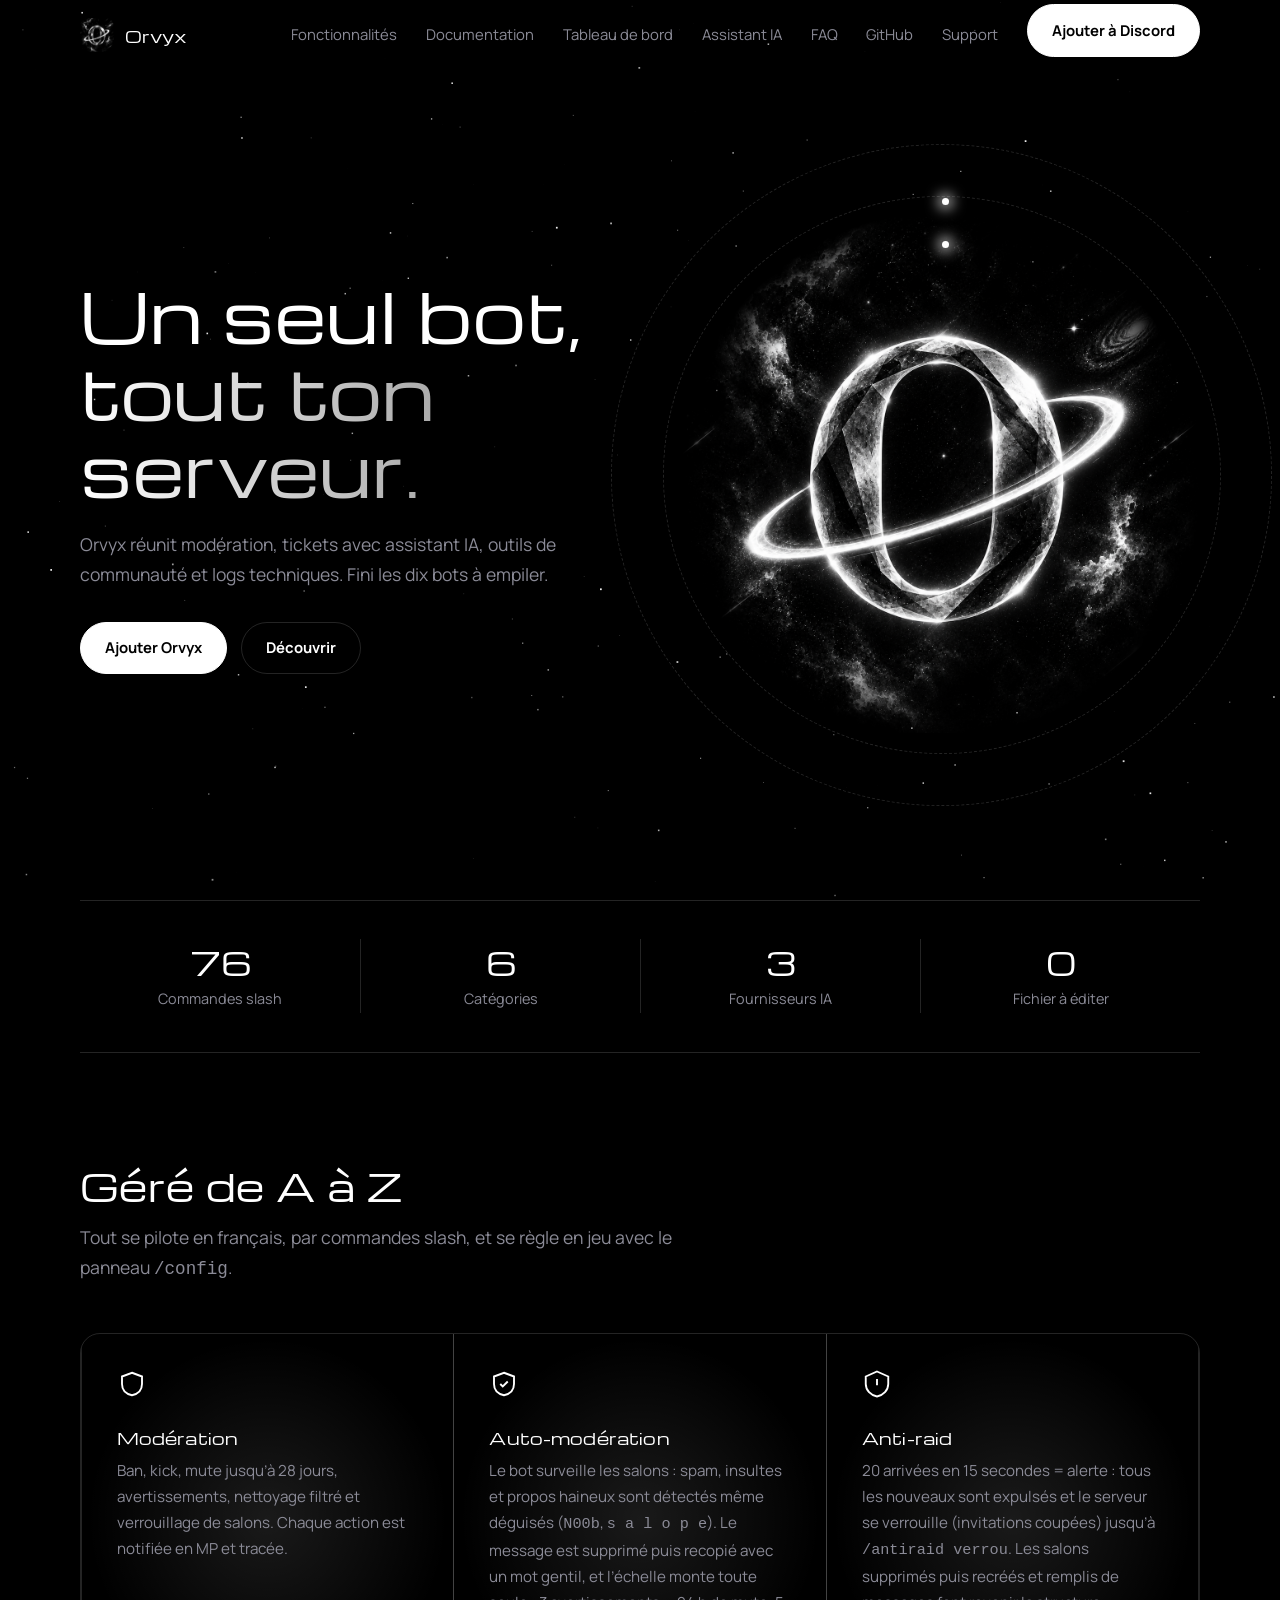
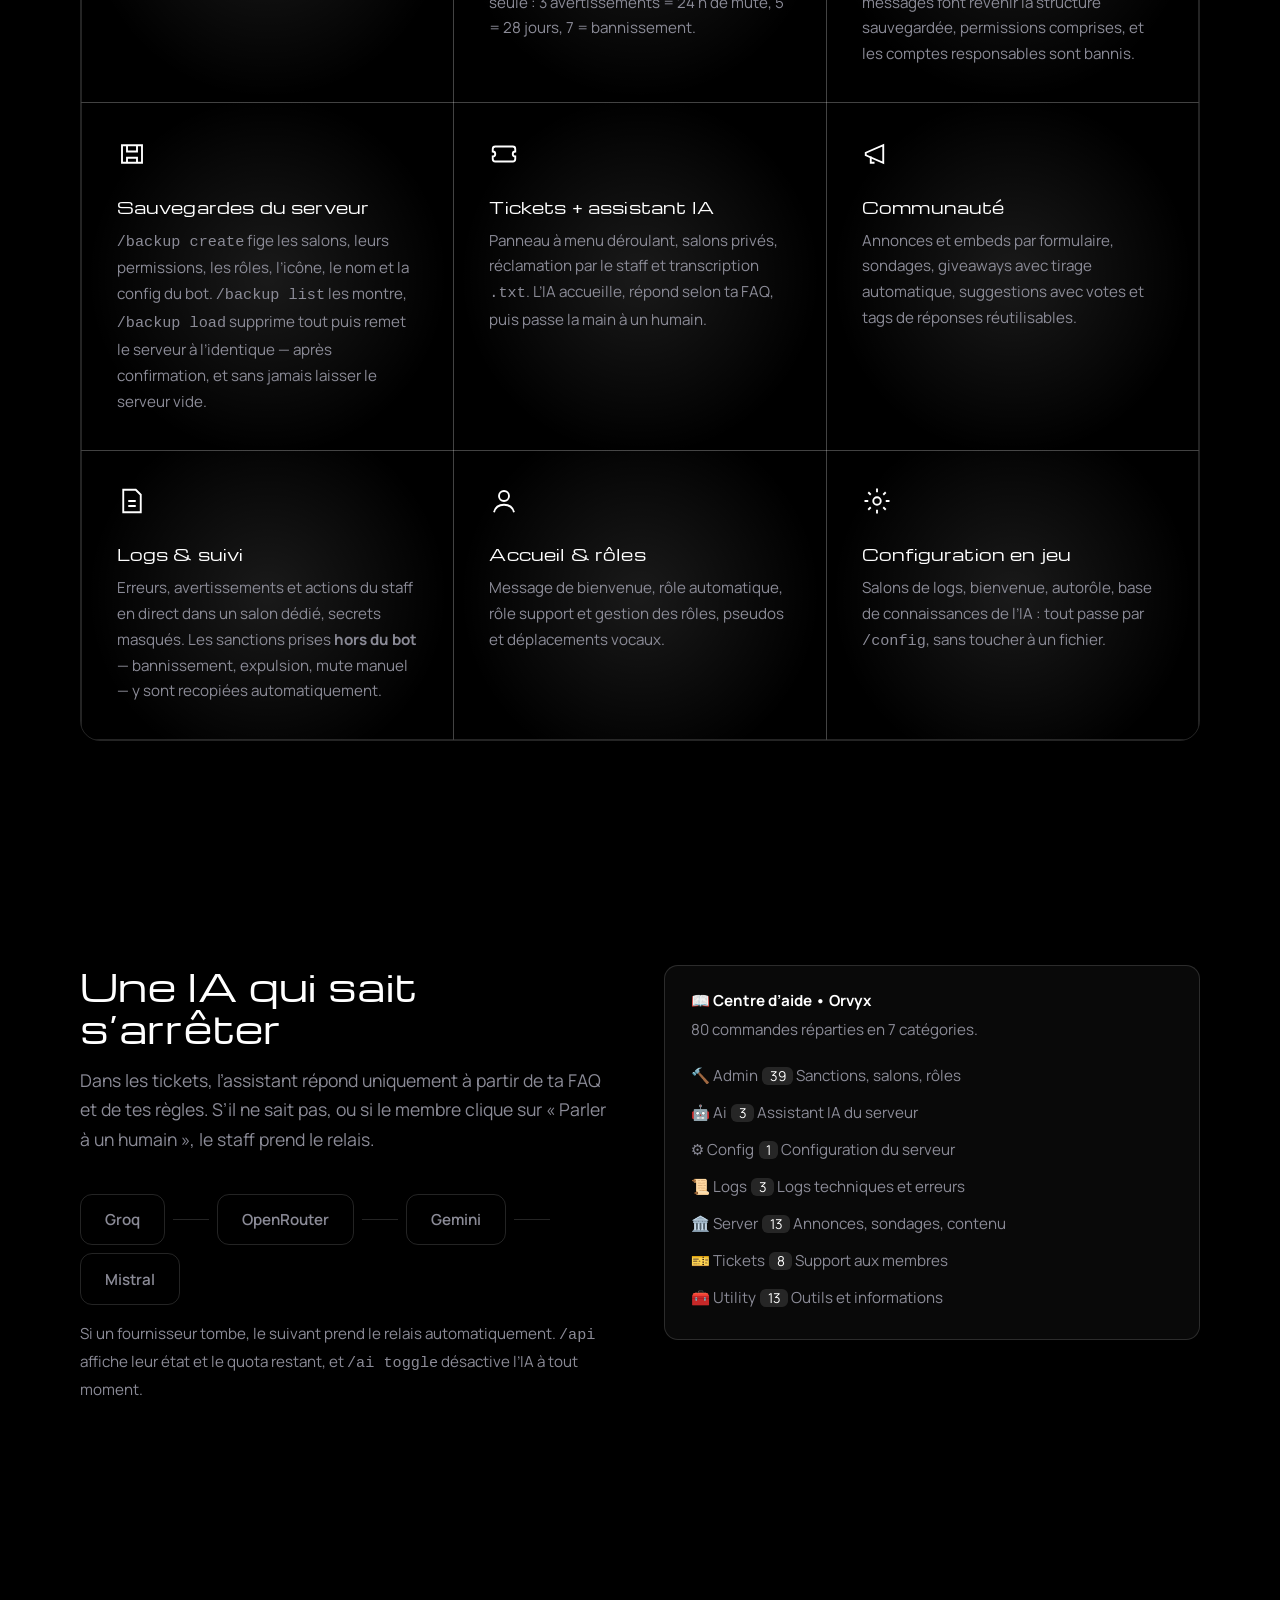
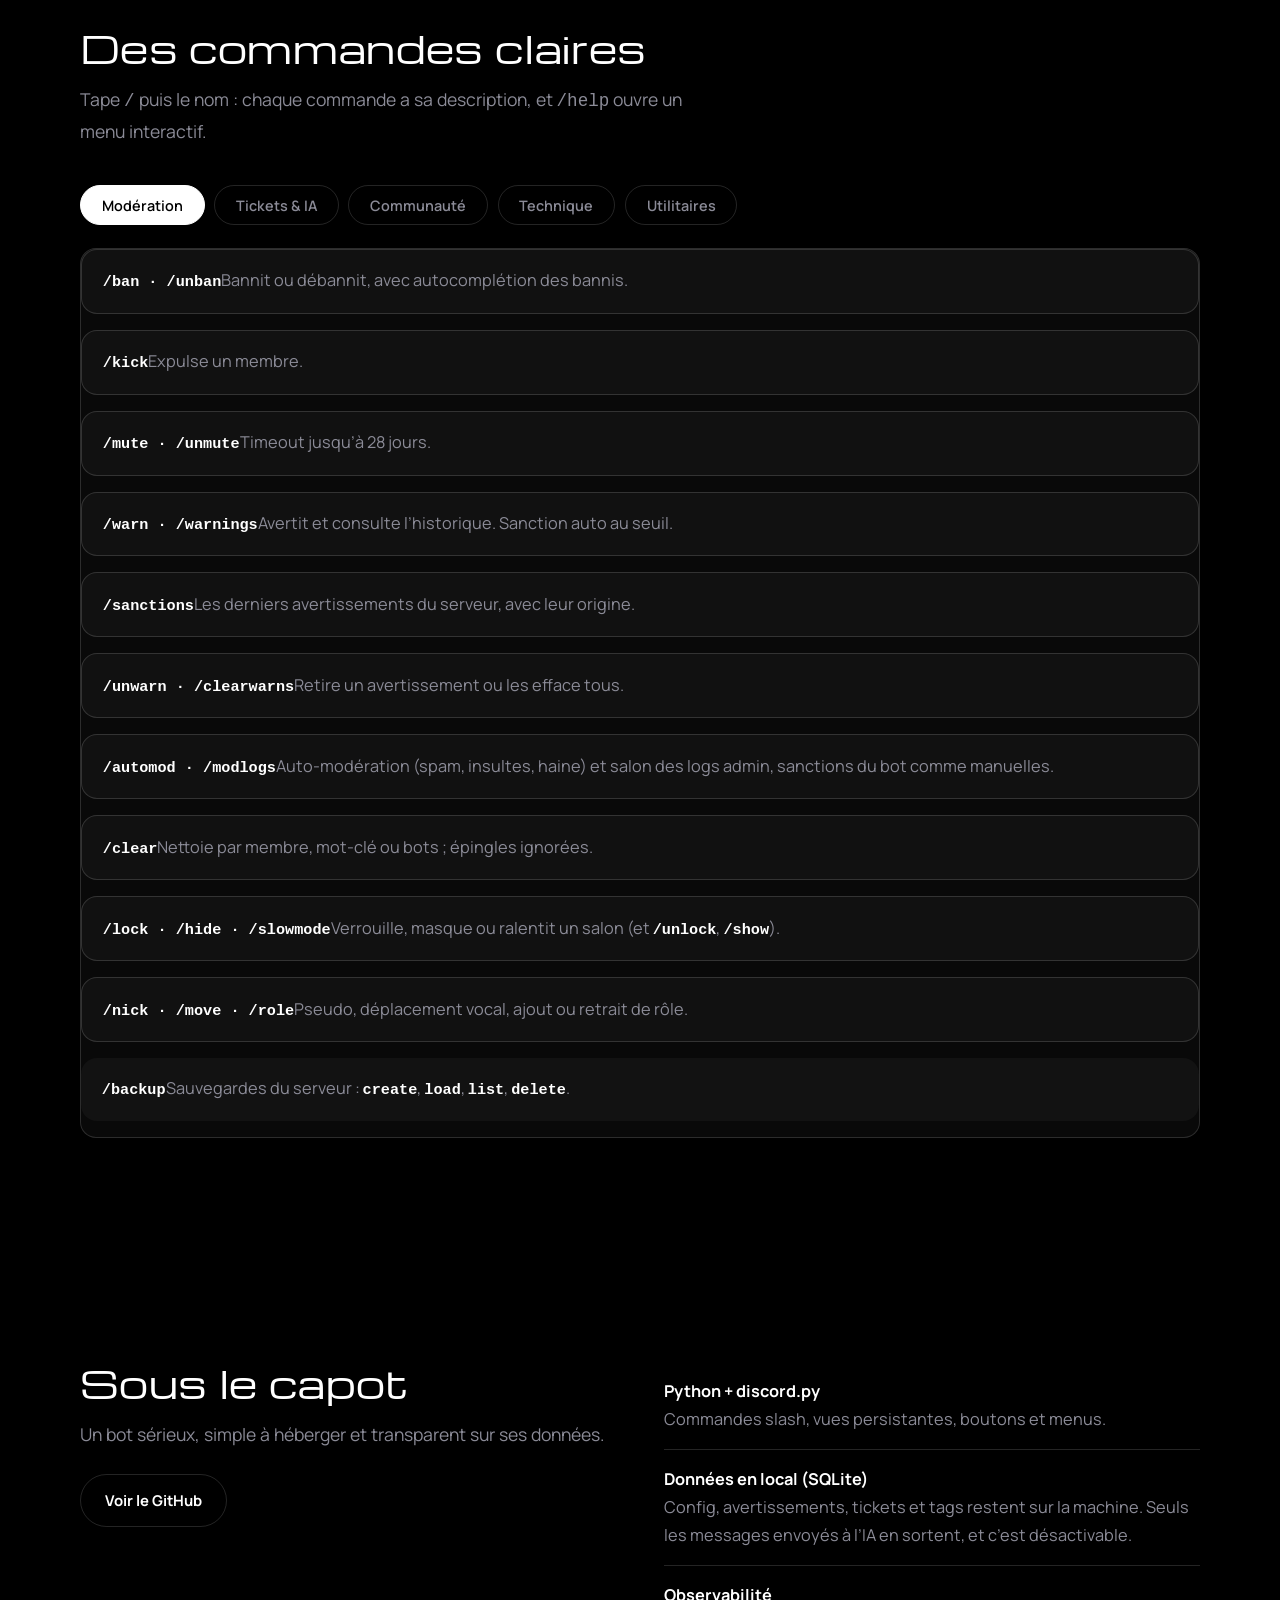
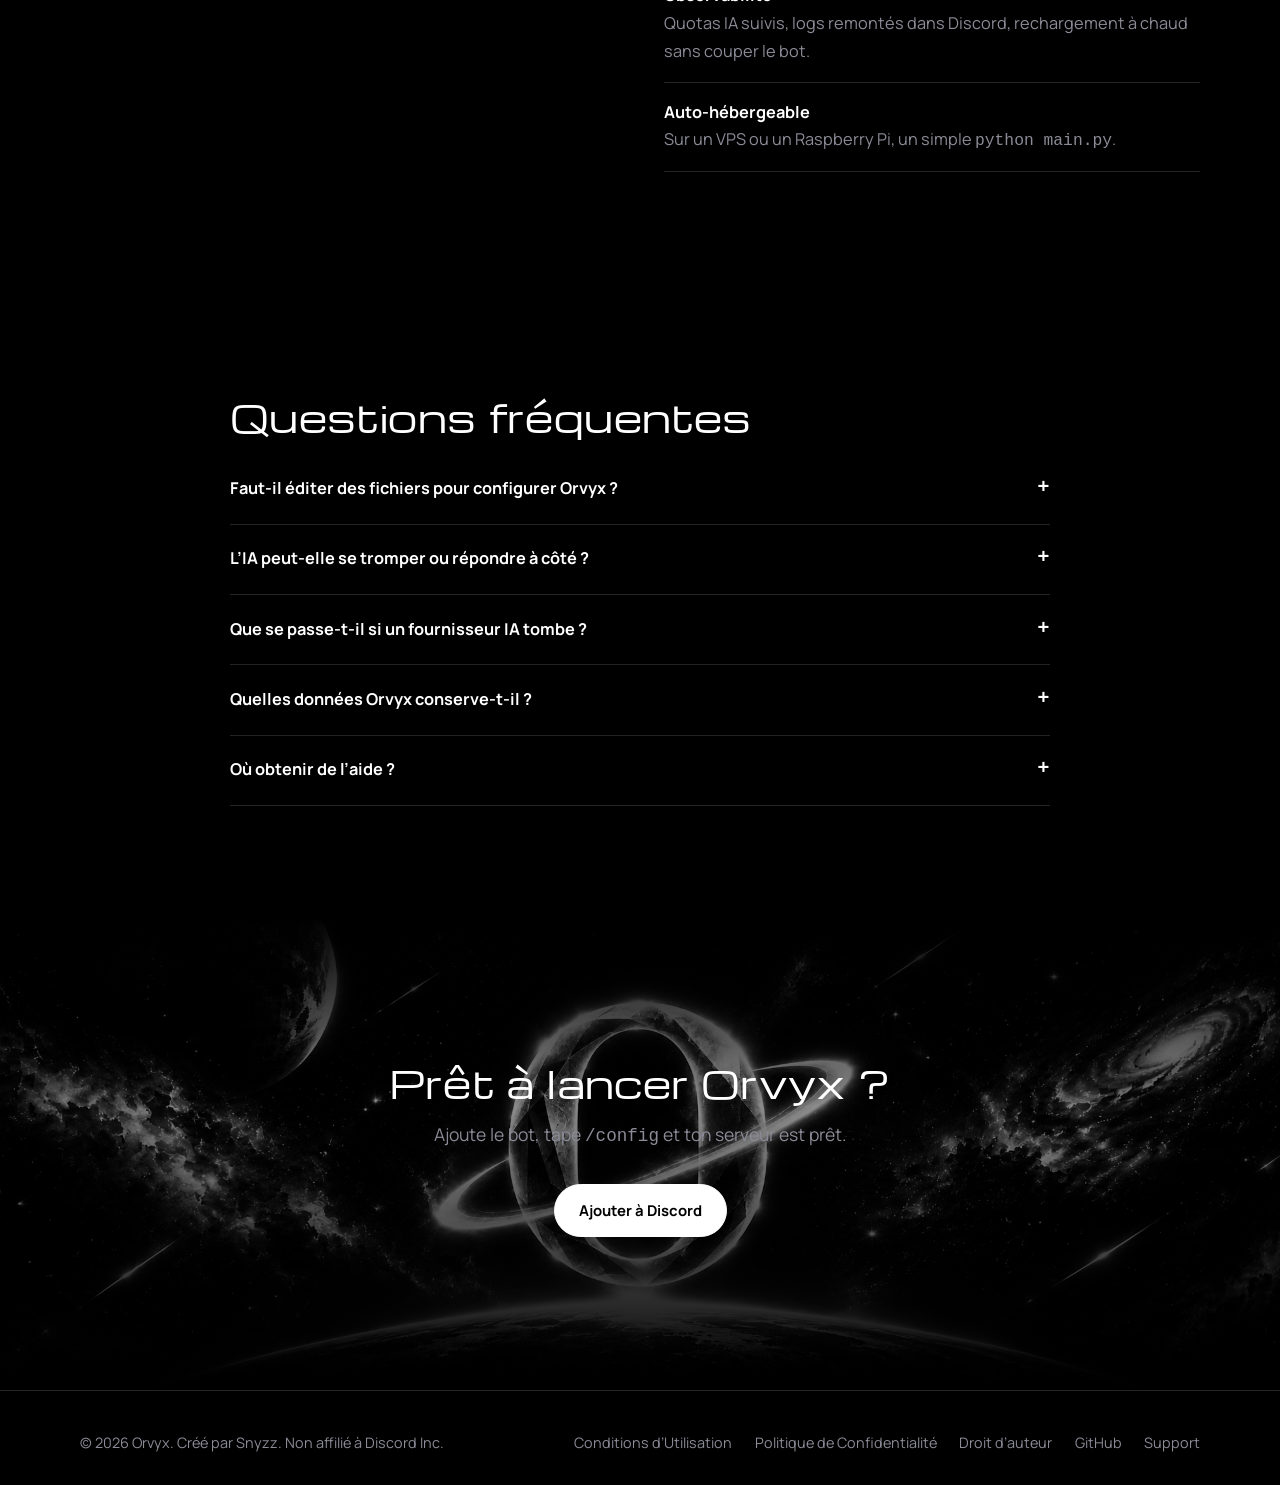
==== commit d1a4e62a: "Add files via upload" ====
--- a/index.html
+++ b/index.html
@@ -1,54 +1,54 @@
-<!doctype html><html lang="fr"><head><title>Orvyx – Bot Discord de modération, tickets IA et communauté</title><meta name="description" content="Orvyx réunit modération, auto-modération, anti-raid, sauvegardes du serveur, tickets avec assistant IA, giveaways, sondages et logs dans un seul bot Discord en français."><meta charset="utf-8"><meta name="viewport" content="width=device-width,initial-scale=1"><link rel="icon" href="assets/logo.png"><link rel="preconnect" href="https://fonts.googleapis.com"><link rel="preconnect" href="https://fonts.gstatic.com" crossorigin><link href="https://fonts.googleapis.com/css2?family=Manrope:wght@400;600;700&family=Michroma&display=swap" rel="stylesheet"><link rel="stylesheet" href="style.css"><meta property="og:image" content="assets/banner.png"></head><body>
-<canvas id="stars"></canvas><nav><div class="wrap nv"><a class="brand" href="index.html"><img src="assets/logo.png" alt="">Orvyx</a><button class="burger" aria-label="Menu">☰</button><ul class="links"><li><a href="index.html#fonctionnalites">Fonctionnalités</a></li><li><a href="index.html#commandes">Commandes</a></li><li><a href="index.html#ia">Assistant IA</a></li><li><a href="index.html#faq">FAQ</a></li><li><a href="https://github.com/Snyzz-dev" target="_blank" rel="noopener">GitHub</a></li><li><a href="#" data-support>Support</a></li><li><a class="btn" href="#" data-invite>Ajouter à Discord</a></li></ul></div></nav>
-<header class="hero"><div class="wrap"><div>
-<h1 class="in">Un seul bot,<span>tout ton serveur.</span></h1>
-<p class="lead in">Orvyx réunit modération, tickets avec assistant IA, outils de communauté et logs techniques. Fini les dix bots à empiler.</p>
-<div class="cta in"><a class="btn" href="#" data-invite>Ajouter Orvyx</a><a class="btn ghost" href="#fonctionnalites">Découvrir</a></div></div>
-<div class="orb in"><i></i><i></i><img src="assets/logo.png" alt="Logo Orvyx"></div></div></header>
-
-<div class="wrap rv"><div class="stats">
-<div><b data-n="80">0</b><span>Commandes slash</span></div><div><b data-n="7">0</b><span>Catégories</span></div>
-<div><b data-n="4">0</b><span>Fournisseurs IA</span></div><div><b data-n="0">0</b><span>Fichier à éditer</span></div></div></div>
-
-<section id="fonctionnalites"><div class="wrap"><div class="rv"><h2>Géré de A à Z</h2><p class="lead">Tout se pilote en français, par commandes slash, et se règle en jeu avec le panneau <code>/config</code>.</p></div>
-<div class="feat rv">
-<div class="f"><svg viewBox="0 0 24 24"><path d="M12 3l8 3v6c0 5-3.5 8-8 9-4.5-1-8-4-8-9V6z"/></svg><h3>Modération</h3><p>Ban, kick, mute jusqu’à 28 jours, avertissements, nettoyage filtré et verrouillage de salons. Chaque action est notifiée en MP et tracée.</p></div>
-<div class="f"><svg viewBox="0 0 24 24"><path d="M12 3l8 3v6c0 5-3.5 8-8 9-4.5-1-8-4-8-9V6z"/><path d="M9 12l2 2 4-4"/></svg><h3>Auto-modération</h3><p>Le bot surveille les salons : spam, insultes et propos haineux sont détectés même déguisés (<code>N00b</code>, <code>s a l o p e</code>). Le message est supprimé puis recopié avec un mot gentil, et l’échelle monte toute seule : 3 avertissements = 24 h de mute, 5 = 28 jours, 7 = bannissement.</p></div>
-<div class="f"><svg viewBox="0 0 24 24"><path d="M12 2l9 4v6c0 5-4 9-9 10-5-1-9-5-9-10V6z"/><path d="M12 8v5M12 16h.01"/></svg><h3>Anti-raid</h3><p>20 arrivées en 15 secondes = alerte : tous les nouveaux sont expulsés et le serveur se verrouille (invitations coupées) jusqu’à <code>/antiraid verrou</code>. Les salons supprimés puis recréés et remplis de messages font revenir la structure sauvegardée, permissions comprises, et les comptes responsables sont bannis.</p></div>
-<div class="f"><svg viewBox="0 0 24 24"><path d="M4 5h16v14H4z"/><path d="M8 5v5h8V5M8 19v-4h8v4"/></svg><h3>Sauvegardes du serveur</h3><p><code>/backup create</code> fige les salons, leurs permissions, les rôles, l’icône, le nom et la config du bot. <code>/backup list</code> les montre, <code>/backup load</code> supprime tout puis remet le serveur à l’identique — après confirmation, et sans jamais laisser le serveur vide.</p></div>
-<div class="f"><svg viewBox="0 0 24 24"><path d="M3 8a2 2 0 012-2h14a2 2 0 012 2v2a2 2 0 000 4v2a2 2 0 01-2 2H5a2 2 0 01-2-2v-2a2 2 0 000-4z"/></svg><h3>Tickets + assistant IA</h3><p>Panneau à menu déroulant, salons privés, réclamation par le staff et transcription <code>.txt</code>. L’IA accueille, répond selon ta FAQ, puis passe la main à un humain.</p></div>
-<div class="f"><svg viewBox="0 0 24 24"><path d="M3 11l14-6v14L3 13z"/><path d="M7 14v5h3"/></svg><h3>Communauté</h3><p>Annonces et embeds par formulaire, sondages, giveaways avec tirage automatique, suggestions avec votes et tags de réponses réutilisables.</p></div>
-<div class="f"><svg viewBox="0 0 24 24"><path d="M5 3h10l4 4v14H5z"/><path d="M9 12h6M9 16h6"/></svg><h3>Logs &amp; suivi</h3><p>Erreurs, avertissements et actions du staff en direct dans un salon dédié, secrets masqués. Les sanctions prises <strong>hors du bot</strong> — bannissement, expulsion, mute manuel — y sont recopiées automatiquement.</p></div>
-<div class="f"><svg viewBox="0 0 24 24"><circle cx="12" cy="8" r="4"/><path d="M4 21c1-4 4-6 8-6s7 2 8 6"/></svg><h3>Accueil &amp; rôles</h3><p>Message de bienvenue, rôle automatique, rôle support et gestion des rôles, pseudos et déplacements vocaux.</p></div>
-<div class="f"><svg viewBox="0 0 24 24"><circle cx="12" cy="12" r="3"/><path d="M12 2v3M12 19v3M2 12h3M19 12h3M5 5l2 2M17 17l2 2M19 5l-2 2M7 17l-2 2"/></svg><h3>Configuration en jeu</h3><p>Salons de logs, bienvenue, autorôle, base de connaissances de l’IA : tout passe par <code>/config</code>, sans toucher à un fichier.</p></div>
-</div></div></section>
-
-<section id="ia"><div class="wrap two"><div class="rv"><h2>Une IA qui sait s’arrêter</h2>
-<p class="lead">Dans les tickets, l’assistant répond uniquement à partir de ta FAQ et de tes règles. S’il ne sait pas, ou si le membre clique sur « Parler à un humain », le staff prend le relais.</p>
-<div class="chain"><span class="node">Groq</span><s></s><span class="node">OpenRouter</span><s></s><span class="node">Gemini</span><s></s><span class="node">Mistral</span></div>
-<p style="color:var(--mu);font-size:.95rem">Si un fournisseur tombe, le suivant prend le relais automatiquement. <code>/api</code> affiche leur état et le quota restant, et <code>/ai toggle</code> désactive l’IA à tout moment.</p></div>
-<div class="rv hp"><b>📖 Centre d’aide • Orvyx</b><p>80 commandes réparties en 7 catégories.</p>
-<div>🔨 Admin<em>39</em> Sanctions, salons, rôles</div><div>🤖 Ai<em>3</em> Assistant IA du serveur</div><div>⚙️ Config<em>1</em> Configuration du serveur</div><div>📜 Logs<em>3</em> Logs techniques et erreurs</div><div>🏛️ Server<em>13</em> Annonces, sondages, contenu</div><div>🎫 Tickets<em>8</em> Support aux membres</div><div>🧰 Utility<em>13</em> Outils et informations</div></div></div></section>
-
-<section id="commandes"><div class="wrap"><div class="rv"><h2>Des commandes claires</h2><p class="lead">Tape <code>/</code> puis le nom : chaque commande a sa description, et <code>/help</code> ouvre un menu interactif.</p>
-<div class="tabs"><button class="on" data-t="t1">Modération</button><button data-t="t2">Tickets &amp; IA</button><button data-t="t3">Communauté</button><button data-t="t4">Technique</button><button data-t="t5">Utilitaires</button></div>
-<div class="cmds on" id="t1"><div class="cmd"><code>/ban · /unban</code><span>Bannit ou débannit, avec autocomplétion des bannis.</span></div><div class="cmd"><code>/kick</code><span>Expulse un membre.</span></div><div class="cmd"><code>/mute · /unmute</code><span>Timeout jusqu’à 28 jours.</span></div><div class="cmd"><code>/warn · /warnings</code><span>Avertit et consulte l’historique. Sanction auto au seuil.</span></div><div class="cmd"><code>/sanctions</code><span>Les derniers avertissements du serveur, avec leur origine.</span></div><div class="cmd"><code>/unwarn · /clearwarns</code><span>Retire un avertissement ou les efface tous.</span></div><div class="cmd"><code>/automod · /modlogs</code><span>Auto-modération (spam, insultes, haine) et salon des logs admin, sanctions du bot comme manuelles.</span></div><div class="cmd"><code>/clear</code><span>Nettoie par membre, mot-clé ou bots ; épingles ignorées.</span></div><div class="cmd"><code>/lock · /hide · /slowmode</code><span>Verrouille, masque ou ralentit un salon (et <code>/unlock</code>, <code>/show</code>).</span></div><div class="cmd"><code>/nick · /move · /role</code><span>Pseudo, déplacement vocal, ajout ou retrait de rôle.</span></div><div class="cmd"><code>/backup</code><span>Sauvegardes du serveur : <code>create</code>, <code>load</code>, <code>list</code>, <code>delete</code>.</span></div></div>
-<div class="cmds" id="t2"><div class="cmd"><code>/ticket category-add</code><span>Ajoute un type de ticket au panneau public.</span></div><div class="cmd"><code>Panneau de tickets</code><span>Menu déroulant, salon privé, réclamation par le staff.</span></div><div class="cmd"><code>Transcription</code><span>Fichier <code>.txt</code> envoyé au staff et en MP à l’auteur.</span></div><div class="cmd"><code>/ai toggle</code><span>Active ou désactive l’assistant IA.</span></div><div class="cmd"><code>/api</code><span>Santé des fournisseurs IA et quota restant.</span></div></div>
-<div class="cmds" id="t3"><div class="cmd"><code>/announce · /embed</code><span>Embeds par formulaire : titre, couleur, image, mention.</span></div><div class="cmd"><code>/poll</code><span>Sondage de 2 à 5 choix avec réactions.</span></div><div class="cmd"><code>/giveaway lancer · terminer</code><span>Prix, durée, gagnants, tirage automatique.</span></div><div class="cmd"><code>/suggest</code><span>Suggestions avec votes 👍/👎, option anonyme.</span></div><div class="cmd"><code>/tag</code><span>Réponses réutilisables avec autocomplétion et compteur.</span></div></div>
-<div class="cmds" id="t4"><div class="cmd"><code>/config</code><span>Panneau interactif : logs, bienvenue, autorôle, rôle support, base IA.</span></div><div class="cmd"><code>/logs configurer</code><span>Logs en direct dans un salon Discord.</span></div><div class="cmd"><code>/suggestion-channel</code><span>Définit le salon des suggestions.</span></div><div class="cmd"><code>/restart · /shutdown · /reload</code><span>Pilotage à distance, réservé au propriétaire.</span></div></div>
-<div class="cmds" id="t5"><div class="cmd"><code>/help</code><span>Menu d’aide interactif, généré automatiquement.</span></div><div class="cmd"><code>/ping · /botinfo</code><span>Latence et informations sur le bot.</span></div><div class="cmd"><code>/serverinfo · /userinfo</code><span>Infos sur le serveur ou un membre.</span></div><div class="cmd"><code>/avatar · /timestamp</code><span>Avatar d’un membre, horodatages Discord.</span></div><div class="cmd"><code>/remind</code><span>Rappel envoyé en MP.</span></div></div>
-</div></div></section>
-
-<section id="technique"><div class="wrap two"><div class="rv"><h2>Sous le capot</h2><p class="lead">Un bot sérieux, simple à héberger et transparent sur ses données.</p><a class="btn ghost" style="margin-top:1.5rem" href="https://github.com/Snyzz-dev" target="_blank" rel="noopener">Voir le GitHub</a></div>
-<ul class="tech rv"><li><b>Python + discord.py</b>Commandes slash, vues persistantes, boutons et menus.</li><li><b>Données en local (SQLite)</b>Config, avertissements, tickets et tags restent sur la machine. Seuls les messages envoyés à l’IA en sortent, et c’est désactivable.</li><li><b>Observabilité</b>Quotas IA suivis, logs remontés dans Discord, rechargement à chaud sans couper le bot.</li><li><b>Auto-hébergeable</b>Sur un VPS ou un Raspberry Pi, un simple <code>python main.py</code>.</li></ul></div></section>
-
-<section id="faq"><div class="wrap" style="max-width:820px"><div class="rv"><h2>Questions fréquentes</h2>
-<details><summary>Faut-il éditer des fichiers pour configurer Orvyx ?</summary><p>Non. Pour l’usage courant, tout se règle en jeu avec <code>/config</code> : salons de logs, bienvenue, rôle automatique, rôle support et base de connaissances de l’IA.</p></details>
-<details><summary>L’IA peut-elle se tromper ou répondre à côté ?</summary><p>Elle s’appuie uniquement sur la FAQ et les règles que tu fournis, et passe la main au staff quand elle ne sait pas. Le membre peut aussi demander un humain à tout moment.</p></details>
-<details><summary>Que se passe-t-il si un fournisseur IA tombe ?</summary><p>Orvyx bascule automatiquement sur le suivant : Groq, OpenRouter, Google Gemini, puis Mistral.</p></details>
-<details><summary>Quelles données Orvyx conserve-t-il ?</summary><p>Les réglages, avertissements, tickets et tags, stockés en local. Le détail est dans la <a href="confidentialite.html">Politique de Confidentialité</a>.</p></details>
-<details><summary>Où obtenir de l’aide ?</summary><p>Écris-nous à <a href="#" data-support>snyzzoff@gmail.com</a>.</p></details>
-</div></div></section>
-
-<section class="end"><div class="wrap rv"><h2>Prêt à lancer Orvyx ?</h2><p class="lead">Ajoute le bot, tape <code>/config</code> et ton serveur est prêt.</p><a class="btn" href="#" data-invite>Ajouter à Discord</a></div></section>
-<footer><div class="wrap"><span>© 2026 Orvyx. Créé par Snyzz. Non affilié à Discord Inc.</span><div><a href="conditions.html">Conditions d’Utilisation</a><a href="confidentialite.html">Politique de Confidentialité</a><a href="droit-auteur.html">Droit d’auteur</a><a href="https://github.com/Snyzz-dev" target="_blank" rel="noopener">GitHub</a><a href="#" data-support>Support</a></div></div></footer><script src="script.js"></script></body></html>
+<!doctype html><html lang="fr"><head><title>Orvyx – Bot Discord de modération, tickets IA et communauté</title><meta name="description" content="Orvyx réunit modération, auto-modération, anti-raid, sauvegardes du serveur, tickets avec assistant IA, giveaways, sondages et logs dans un seul bot Discord en français."><meta charset="utf-8"><meta name="viewport" content="width=device-width,initial-scale=1"><link rel="icon" href="assets/logo.png"><link rel="preconnect" href="https://fonts.googleapis.com"><link rel="preconnect" href="https://fonts.gstatic.com" crossorigin><link href="https://fonts.googleapis.com/css2?family=Manrope:wght@400;600;700&family=Michroma&display=swap" rel="stylesheet"><link rel="stylesheet" href="style.css"><meta property="og:image" content="assets/banner.png"></head><body>
+<canvas id="stars"></canvas><nav><div class="wrap nv"><a class="brand" href="index.html"><img src="assets/logo.png" alt="">Orvyx</a><button class="burger" aria-label="Menu">☰</button><ul class="links"><li><a href="index.html#fonctionnalites">Fonctionnalités</a></li><li><a href="documentation.html">Documentation</a></li><li><a href="dashboard.html">Tableau de bord</a></li><li><a href="index.html#ia">Assistant IA</a></li><li><a href="index.html#faq">FAQ</a></li><li><a href="https://github.com/Snyzz-dev" target="_blank" rel="noopener">GitHub</a></li><li><a href="#" data-support>Support</a></li><li><a class="btn" href="#" data-invite>Ajouter à Discord</a></li></ul></div></nav>
+<header class="hero"><div class="wrap"><div>
+<h1 class="in">Un seul bot,<span>tout ton serveur.</span></h1>
+<p class="lead in">Orvyx réunit modération, tickets avec assistant IA, outils de communauté et logs techniques. Fini les dix bots à empiler.</p>
+<div class="cta in"><a class="btn" href="#" data-invite>Ajouter Orvyx</a><a class="btn ghost" href="#fonctionnalites">Découvrir</a></div></div>
+<div class="orb in"><i></i><i></i><img src="assets/logo.png" alt="Logo Orvyx"></div></div></header>
+
+<div class="wrap rv"><div class="stats">
+<div><b data-n="80">0</b><span>Commandes slash</span></div><div><b data-n="7">0</b><span>Catégories</span></div>
+<div><b data-n="4">0</b><span>Fournisseurs IA</span></div><div><b data-n="0">0</b><span>Fichier à éditer</span></div></div></div>
+
+<section id="fonctionnalites"><div class="wrap"><div class="rv"><h2>Géré de A à Z</h2><p class="lead">Tout se pilote en français, par commandes slash, et se règle en jeu avec le panneau <code>/config</code>.</p></div>
+<div class="feat rv">
+<div class="f"><svg viewBox="0 0 24 24"><path d="M12 3l8 3v6c0 5-3.5 8-8 9-4.5-1-8-4-8-9V6z"/></svg><h3>Modération</h3><p>Ban, kick, mute jusqu’à 28 jours, avertissements, nettoyage filtré et verrouillage de salons. Chaque action est notifiée en MP et tracée.</p></div>
+<div class="f"><svg viewBox="0 0 24 24"><path d="M12 3l8 3v6c0 5-3.5 8-8 9-4.5-1-8-4-8-9V6z"/><path d="M9 12l2 2 4-4"/></svg><h3>Auto-modération</h3><p>Le bot surveille les salons : spam, insultes et propos haineux sont détectés même déguisés (<code>N00b</code>, <code>s a l o p e</code>). Le message est supprimé puis recopié avec un mot gentil, et l’échelle monte toute seule : 3 avertissements = 24 h de mute, 5 = 28 jours, 7 = bannissement.</p></div>
+<div class="f"><svg viewBox="0 0 24 24"><path d="M12 2l9 4v6c0 5-4 9-9 10-5-1-9-5-9-10V6z"/><path d="M12 8v5M12 16h.01"/></svg><h3>Anti-raid</h3><p>20 arrivées en 15 secondes = alerte : tous les nouveaux sont expulsés et le serveur se verrouille (invitations coupées) jusqu’à <code>/antiraid verrou</code>. Les salons supprimés puis recréés et remplis de messages font revenir la structure sauvegardée, permissions comprises, et les comptes responsables sont bannis.</p></div>
+<div class="f"><svg viewBox="0 0 24 24"><path d="M4 5h16v14H4z"/><path d="M8 5v5h8V5M8 19v-4h8v4"/></svg><h3>Sauvegardes du serveur</h3><p><code>/backup create</code> fige les salons, leurs permissions, les rôles, l’icône, le nom et la config du bot. <code>/backup list</code> les montre, <code>/backup load</code> supprime tout puis remet le serveur à l’identique — après confirmation, et sans jamais laisser le serveur vide.</p></div>
+<div class="f"><svg viewBox="0 0 24 24"><path d="M3 8a2 2 0 012-2h14a2 2 0 012 2v2a2 2 0 000 4v2a2 2 0 01-2 2H5a2 2 0 01-2-2v-2a2 2 0 000-4z"/></svg><h3>Tickets + assistant IA</h3><p>Panneau à menu déroulant, salons privés, réclamation par le staff et transcription <code>.txt</code>. L’IA accueille, répond selon ta FAQ, puis passe la main à un humain.</p></div>
+<div class="f"><svg viewBox="0 0 24 24"><path d="M3 11l14-6v14L3 13z"/><path d="M7 14v5h3"/></svg><h3>Communauté</h3><p>Annonces et embeds par formulaire, sondages, giveaways avec tirage automatique, suggestions avec votes et tags de réponses réutilisables.</p></div>
+<div class="f"><svg viewBox="0 0 24 24"><path d="M5 3h10l4 4v14H5z"/><path d="M9 12h6M9 16h6"/></svg><h3>Logs &amp; suivi</h3><p>Erreurs, avertissements et actions du staff en direct dans un salon dédié, secrets masqués. Les sanctions prises <strong>hors du bot</strong> — bannissement, expulsion, mute manuel — y sont recopiées automatiquement.</p></div>
+<div class="f"><svg viewBox="0 0 24 24"><circle cx="12" cy="8" r="4"/><path d="M4 21c1-4 4-6 8-6s7 2 8 6"/></svg><h3>Accueil &amp; rôles</h3><p>Message de bienvenue, rôle automatique, rôle support et gestion des rôles, pseudos et déplacements vocaux.</p></div>
+<div class="f"><svg viewBox="0 0 24 24"><circle cx="12" cy="12" r="3"/><path d="M12 2v3M12 19v3M2 12h3M19 12h3M5 5l2 2M17 17l2 2M19 5l-2 2M7 17l-2 2"/></svg><h3>Configuration en jeu</h3><p>Salons de logs, bienvenue, autorôle, base de connaissances de l’IA : tout passe par <code>/config</code>, sans toucher à un fichier.</p></div>
+</div></div></section>
+
+<section id="ia"><div class="wrap two"><div class="rv"><h2>Une IA qui sait s’arrêter</h2>
+<p class="lead">Dans les tickets, l’assistant répond uniquement à partir de ta FAQ et de tes règles. S’il ne sait pas, ou si le membre clique sur « Parler à un humain », le staff prend le relais.</p>
+<div class="chain"><span class="node">Groq</span><s></s><span class="node">OpenRouter</span><s></s><span class="node">Gemini</span><s></s><span class="node">Mistral</span></div>
+<p style="color:var(--mu);font-size:.95rem">Si un fournisseur tombe, le suivant prend le relais automatiquement. <code>/api</code> affiche leur état et le quota restant, et <code>/ai toggle</code> désactive l’IA à tout moment.</p></div>
+<div class="rv hp"><b>📖 Centre d’aide • Orvyx</b><p>80 commandes réparties en 7 catégories.</p>
+<div>🔨 Admin<em>39</em> Sanctions, salons, rôles</div><div>🤖 Ai<em>3</em> Assistant IA du serveur</div><div>⚙️ Config<em>1</em> Configuration du serveur</div><div>📜 Logs<em>3</em> Logs techniques et erreurs</div><div>🏛️ Server<em>13</em> Annonces, sondages, contenu</div><div>🎫 Tickets<em>8</em> Support aux membres</div><div>🧰 Utility<em>13</em> Outils et informations</div></div></div></section>
+
+<section id="commandes"><div class="wrap"><div class="rv"><h2>Des commandes claires</h2><p class="lead">Tape <code>/</code> puis le nom : chaque commande a sa description, et <code>/help</code> ouvre un menu interactif.</p>
+<div class="tabs"><button class="on" data-t="t1">Modération</button><button data-t="t2">Tickets &amp; IA</button><button data-t="t3">Communauté</button><button data-t="t4">Technique</button><button data-t="t5">Utilitaires</button></div>
+<div class="cmds on" id="t1"><div class="cmd"><code>/ban · /unban</code><span>Bannit ou débannit, avec autocomplétion des bannis.</span></div><div class="cmd"><code>/kick</code><span>Expulse un membre.</span></div><div class="cmd"><code>/mute · /unmute</code><span>Timeout jusqu’à 28 jours.</span></div><div class="cmd"><code>/warn · /warnings</code><span>Avertit et consulte l’historique. Sanction auto au seuil.</span></div><div class="cmd"><code>/sanctions</code><span>Les derniers avertissements du serveur, avec leur origine.</span></div><div class="cmd"><code>/unwarn · /clearwarns</code><span>Retire un avertissement ou les efface tous.</span></div><div class="cmd"><code>/automod · /modlogs</code><span>Auto-modération (spam, insultes, haine) et salon des logs admin, sanctions du bot comme manuelles.</span></div><div class="cmd"><code>/clear</code><span>Nettoie par membre, mot-clé ou bots ; épingles ignorées.</span></div><div class="cmd"><code>/lock · /hide · /slowmode</code><span>Verrouille, masque ou ralentit un salon (et <code>/unlock</code>, <code>/show</code>).</span></div><div class="cmd"><code>/nick · /move · /role</code><span>Pseudo, déplacement vocal, ajout ou retrait de rôle.</span></div><div class="cmd"><code>/backup</code><span>Sauvegardes du serveur : <code>create</code>, <code>load</code>, <code>list</code>, <code>delete</code>.</span></div></div>
+<div class="cmds" id="t2"><div class="cmd"><code>/ticket category-add</code><span>Ajoute un type de ticket au panneau public.</span></div><div class="cmd"><code>Panneau de tickets</code><span>Menu déroulant, salon privé, réclamation par le staff.</span></div><div class="cmd"><code>Transcription</code><span>Fichier <code>.txt</code> envoyé au staff et en MP à l’auteur.</span></div><div class="cmd"><code>/ai toggle</code><span>Active ou désactive l’assistant IA.</span></div><div class="cmd"><code>/api</code><span>Santé des fournisseurs IA et quota restant.</span></div></div>
+<div class="cmds" id="t3"><div class="cmd"><code>/announce · /embed</code><span>Embeds par formulaire : titre, couleur, image, mention.</span></div><div class="cmd"><code>/poll</code><span>Sondage de 2 à 5 choix avec réactions.</span></div><div class="cmd"><code>/giveaway lancer · terminer</code><span>Prix, durée, gagnants, tirage automatique.</span></div><div class="cmd"><code>/suggest</code><span>Suggestions avec votes 👍/👎, option anonyme.</span></div><div class="cmd"><code>/tag</code><span>Réponses réutilisables avec autocomplétion et compteur.</span></div></div>
+<div class="cmds" id="t4"><div class="cmd"><code>/config</code><span>Panneau interactif : logs, bienvenue, autorôle, rôle support, base IA.</span></div><div class="cmd"><code>/logs configurer</code><span>Logs en direct dans un salon Discord.</span></div><div class="cmd"><code>/suggestion-channel</code><span>Définit le salon des suggestions.</span></div><div class="cmd"><code>/restart · /shutdown · /reload</code><span>Pilotage à distance, réservé au propriétaire.</span></div></div>
+<div class="cmds" id="t5"><div class="cmd"><code>/help</code><span>Menu d’aide interactif, généré automatiquement.</span></div><div class="cmd"><code>/ping · /botinfo</code><span>Latence et informations sur le bot.</span></div><div class="cmd"><code>/serverinfo · /userinfo</code><span>Infos sur le serveur ou un membre.</span></div><div class="cmd"><code>/avatar · /timestamp</code><span>Avatar d’un membre, horodatages Discord.</span></div><div class="cmd"><code>/remind</code><span>Rappel envoyé en MP.</span></div></div>
+</div></div></section>
+
+<section id="technique"><div class="wrap two"><div class="rv"><h2>Sous le capot</h2><p class="lead">Un bot sérieux, simple à héberger et transparent sur ses données.</p><a class="btn ghost" style="margin-top:1.5rem" href="https://github.com/Snyzz-dev" target="_blank" rel="noopener">Voir le GitHub</a></div>
+<ul class="tech rv"><li><b>Python + discord.py</b>Commandes slash, vues persistantes, boutons et menus.</li><li><b>Données en local (SQLite)</b>Config, avertissements, tickets et tags restent sur la machine. Seuls les messages envoyés à l’IA en sortent, et c’est désactivable.</li><li><b>Observabilité</b>Quotas IA suivis, logs remontés dans Discord, rechargement à chaud sans couper le bot.</li><li><b>Auto-hébergeable</b>Sur un VPS ou un Raspberry Pi, un simple <code>python main.py</code>.</li></ul></div></section>
+
+<section id="faq"><div class="wrap" style="max-width:820px"><div class="rv"><h2>Questions fréquentes</h2>
+<details><summary>Faut-il éditer des fichiers pour configurer Orvyx ?</summary><p>Non. Pour l’usage courant, tout se règle en jeu avec <code>/config</code> : salons de logs, bienvenue, rôle automatique, rôle support et base de connaissances de l’IA.</p></details>
+<details><summary>L’IA peut-elle se tromper ou répondre à côté ?</summary><p>Elle s’appuie uniquement sur la FAQ et les règles que tu fournis, et passe la main au staff quand elle ne sait pas. Le membre peut aussi demander un humain à tout moment.</p></details>
+<details><summary>Que se passe-t-il si un fournisseur IA tombe ?</summary><p>Orvyx bascule automatiquement sur le suivant : Groq, OpenRouter, Google Gemini, puis Mistral.</p></details>
+<details><summary>Quelles données Orvyx conserve-t-il ?</summary><p>Les réglages, avertissements, tickets et tags, stockés en local. Le détail est dans la <a href="confidentialite.html">Politique de Confidentialité</a>.</p></details>
+<details><summary>Où obtenir de l’aide ?</summary><p>Écris-nous à <a href="#" data-support>snyzzoff@gmail.com</a>.</p></details>
+</div></div></section>
+
+<section class="end"><div class="wrap rv"><h2>Prêt à lancer Orvyx ?</h2><p class="lead">Ajoute le bot, tape <code>/config</code> et ton serveur est prêt.</p><a class="btn" href="#" data-invite>Ajouter à Discord</a></div></section>
+<footer><div class="wrap"><span>© 2026 Orvyx. Créé par Snyzz. Non affilié à Discord Inc.</span><div><a href="conditions.html">Conditions d’Utilisation</a><a href="confidentialite.html">Politique de Confidentialité</a><a href="droit-auteur.html">Droit d’auteur</a><a href="https://github.com/Snyzz-dev" target="_blank" rel="noopener">GitHub</a><a href="#" data-support>Support</a></div></div></footer><script src="script.js"></script></body></html>
--- a/style.css
+++ b/style.css
@@ -100,3 +100,47 @@
 .vmsg.no{display:block;border-left-color:#ed4245}
 .vnote{color:var(--mu);font-size:.83rem;margin-top:1.6rem}
 @media(max-width:860px){.vcard{padding:1.6rem}.vinput{width:100%}}
+/* documentation */
+.docs{padding:130px 0 4rem}
+.docs h1{font-size:clamp(1.9rem,4.4vw,3.1rem);margin-bottom:.8rem}
+.docs .lead code{font:600 .95rem ui-monospace,monospace;background:rgba(255,255,255,.09);border-radius:6px;padding:.1rem .45rem;color:#fff}
+.docs-note{margin:1.6rem 0 .4rem;border:1px solid var(--ln);border-left:3px solid #fff;border-radius:12px;background:var(--pn);padding:.9rem 1.1rem;color:var(--mu);font-size:.92rem}
+.docs-note b{color:#fff}
+.docs-grid{display:grid;grid-template-columns:220px 1fr;gap:2.4rem;align-items:start;margin-top:2.2rem}
+.docs-som{position:sticky;top:96px;border:1px solid var(--ln);border-radius:16px;background:var(--pn);padding:1.2rem 1.1rem}
+.docs-som h2{font-size:.78rem;letter-spacing:.14em;text-transform:uppercase;color:var(--mu);margin-bottom:.9rem}
+.soms{display:flex;flex-direction:column;gap:.15rem}
+.soms a{display:flex;align-items:center;gap:.5rem;padding:.5rem .6rem;border-radius:9px;text-decoration:none;color:var(--mu);font-size:.92rem;transition:.25s}
+.soms a:hover{color:#fff;background:rgba(255,255,255,.06)}
+.soms a.actif{color:#000;background:#fff;font-weight:700}
+.soms a em{margin-left:auto;font-style:normal;font-size:.78rem;opacity:.75}
+.docs-corps{min-width:0}
+.docs-corps .tabs{margin-top:0}
+.cat{display:none}.cat.on{display:block;animation:up .5s forwards;opacity:0}
+.cat-lead{color:var(--mu);font-size:.95rem;margin:.4rem 0 1.2rem}
+.cat-lead b{color:#fff}
+.cmd{display:block;border:1px solid var(--ln);border-radius:16px;background:var(--pn);padding:1.1rem 1.3rem;margin-bottom:1rem}
+.cmd-tete{display:flex;align-items:baseline;gap:.7rem;flex-wrap:wrap}
+.cmd-tete code{font:600 .98rem ui-monospace,monospace;color:#fff;background:rgba(255,255,255,.09);border-radius:8px;padding:.2rem .55rem}
+.cmd-desc{color:var(--mu);font-size:.93rem}
+.pill{border:1px solid var(--ln);border-radius:999px;padding:.1rem .6rem;font-size:.78rem;color:var(--mu)}
+.cmd-aide{margin:.7rem 0 0;color:#c4c4cc;font-size:.95rem}
+.cmd-aide code,.sous code{font:600 .88rem ui-monospace,monospace;background:rgba(255,255,255,.09);border-radius:6px;padding:.05rem .4rem;color:#fff}
+.args{list-style:none;margin:.8rem 0 0;border-top:1px solid var(--ln);padding-top:.7rem}
+.args li{color:var(--mu);font-size:.9rem;padding:.22rem 0}
+.args li b{color:#fff;font-family:ui-monospace,monospace;font-weight:600}
+.args li em{font-style:normal;color:#8b8b97;font-size:.82rem}
+.cmd-meta{margin-top:.6rem;display:flex;gap:.4rem;flex-wrap:wrap}
+.badge{border:1px solid var(--ln);border-radius:999px;padding:.08rem .55rem;font-size:.76rem;color:var(--mu);background:rgba(255,255,255,.04)}
+.souss{margin-top:.4rem}
+.sous{border-top:1px solid var(--ln);padding:.85rem 0 .25rem}
+.sous-tete{display:flex;align-items:baseline;gap:.7rem;flex-wrap:wrap}
+.sous-tete code{font:600 .92rem ui-monospace,monospace;color:#fff;background:rgba(255,255,255,.09);border-radius:8px;padding:.15rem .5rem}
+.sous-desc{color:var(--mu);font-size:.9rem}
+.docs-bas{margin-top:3rem;border:1px solid var(--ln);border-radius:16px;background:var(--pn);padding:1.6rem;display:flex;justify-content:space-between;align-items:center;gap:1.4rem;flex-wrap:wrap}
+.docs-bas p{color:var(--mu);margin:0;max-width:60ch}
+@media(max-width:860px){
+.docs-grid{grid-template-columns:1fr;gap:1.6rem}
+.docs-som{position:static}
+.docs{padding:100px 0 3rem}
+}
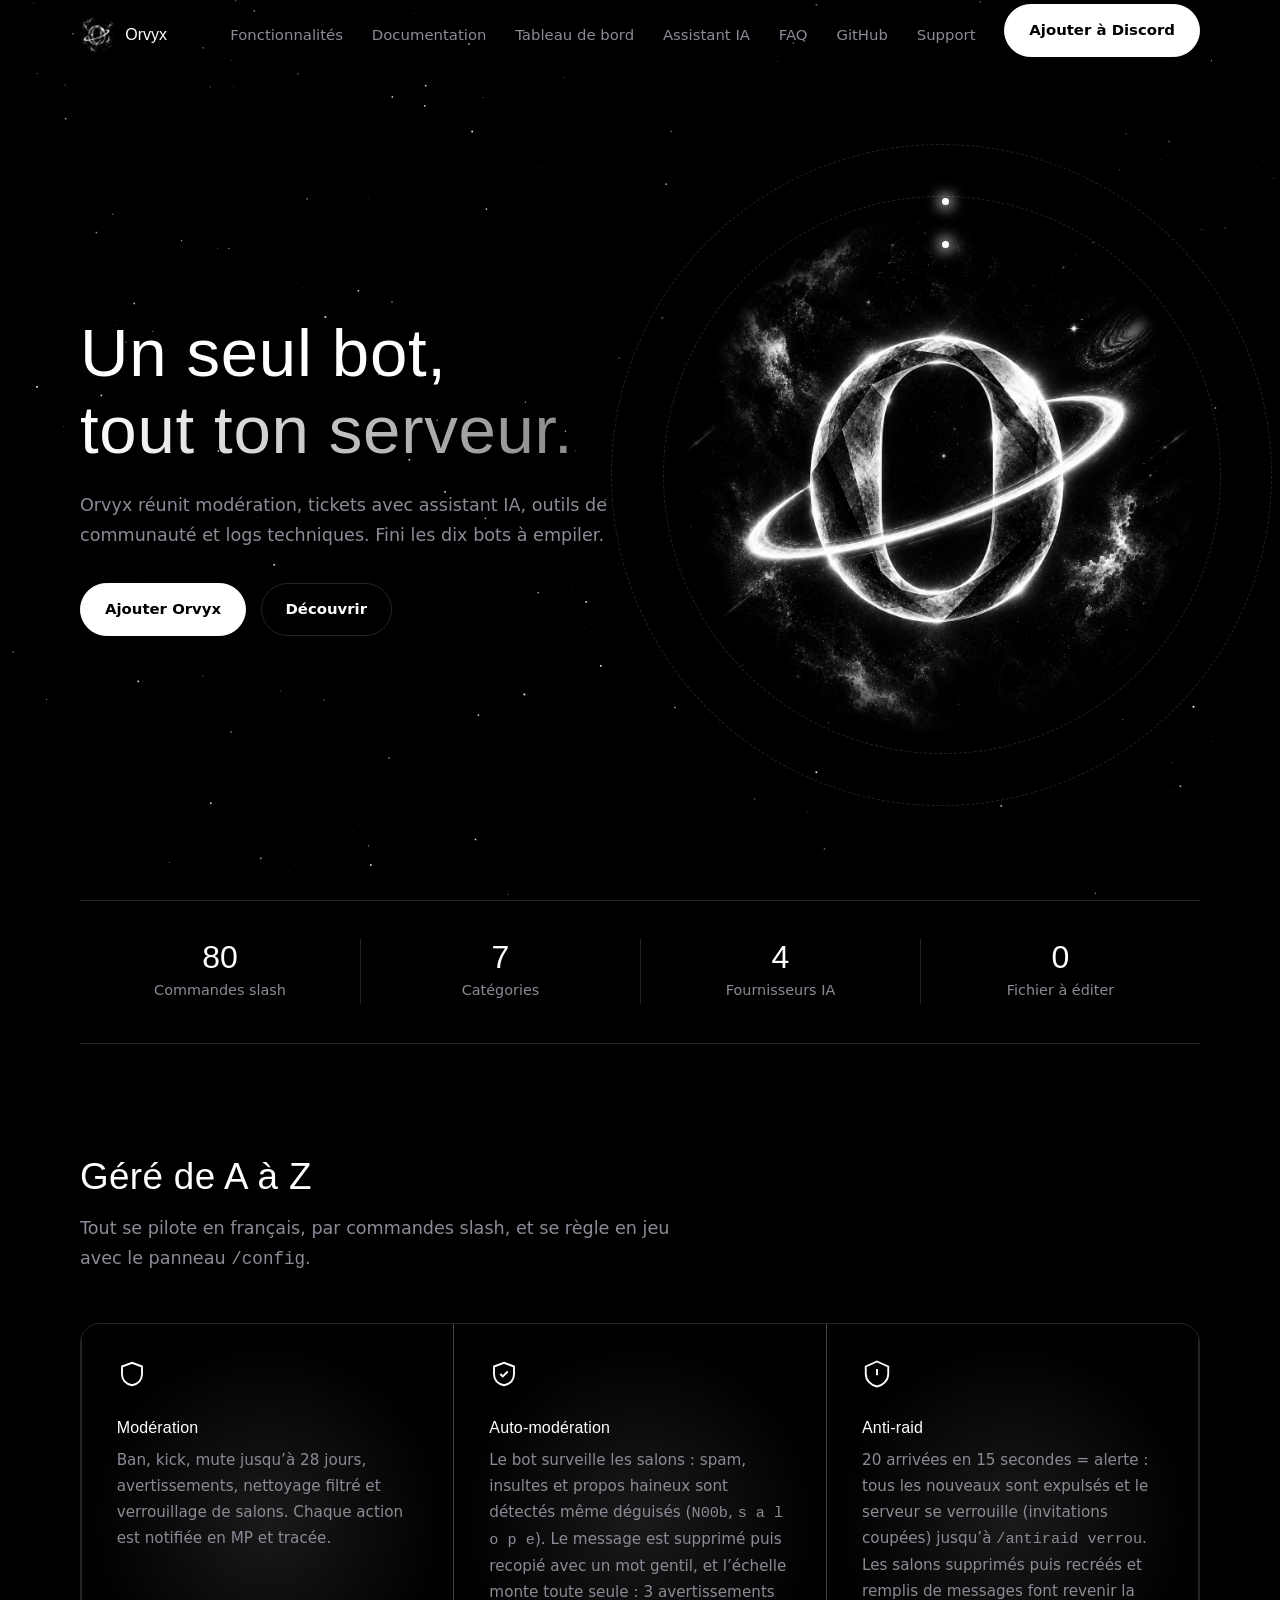
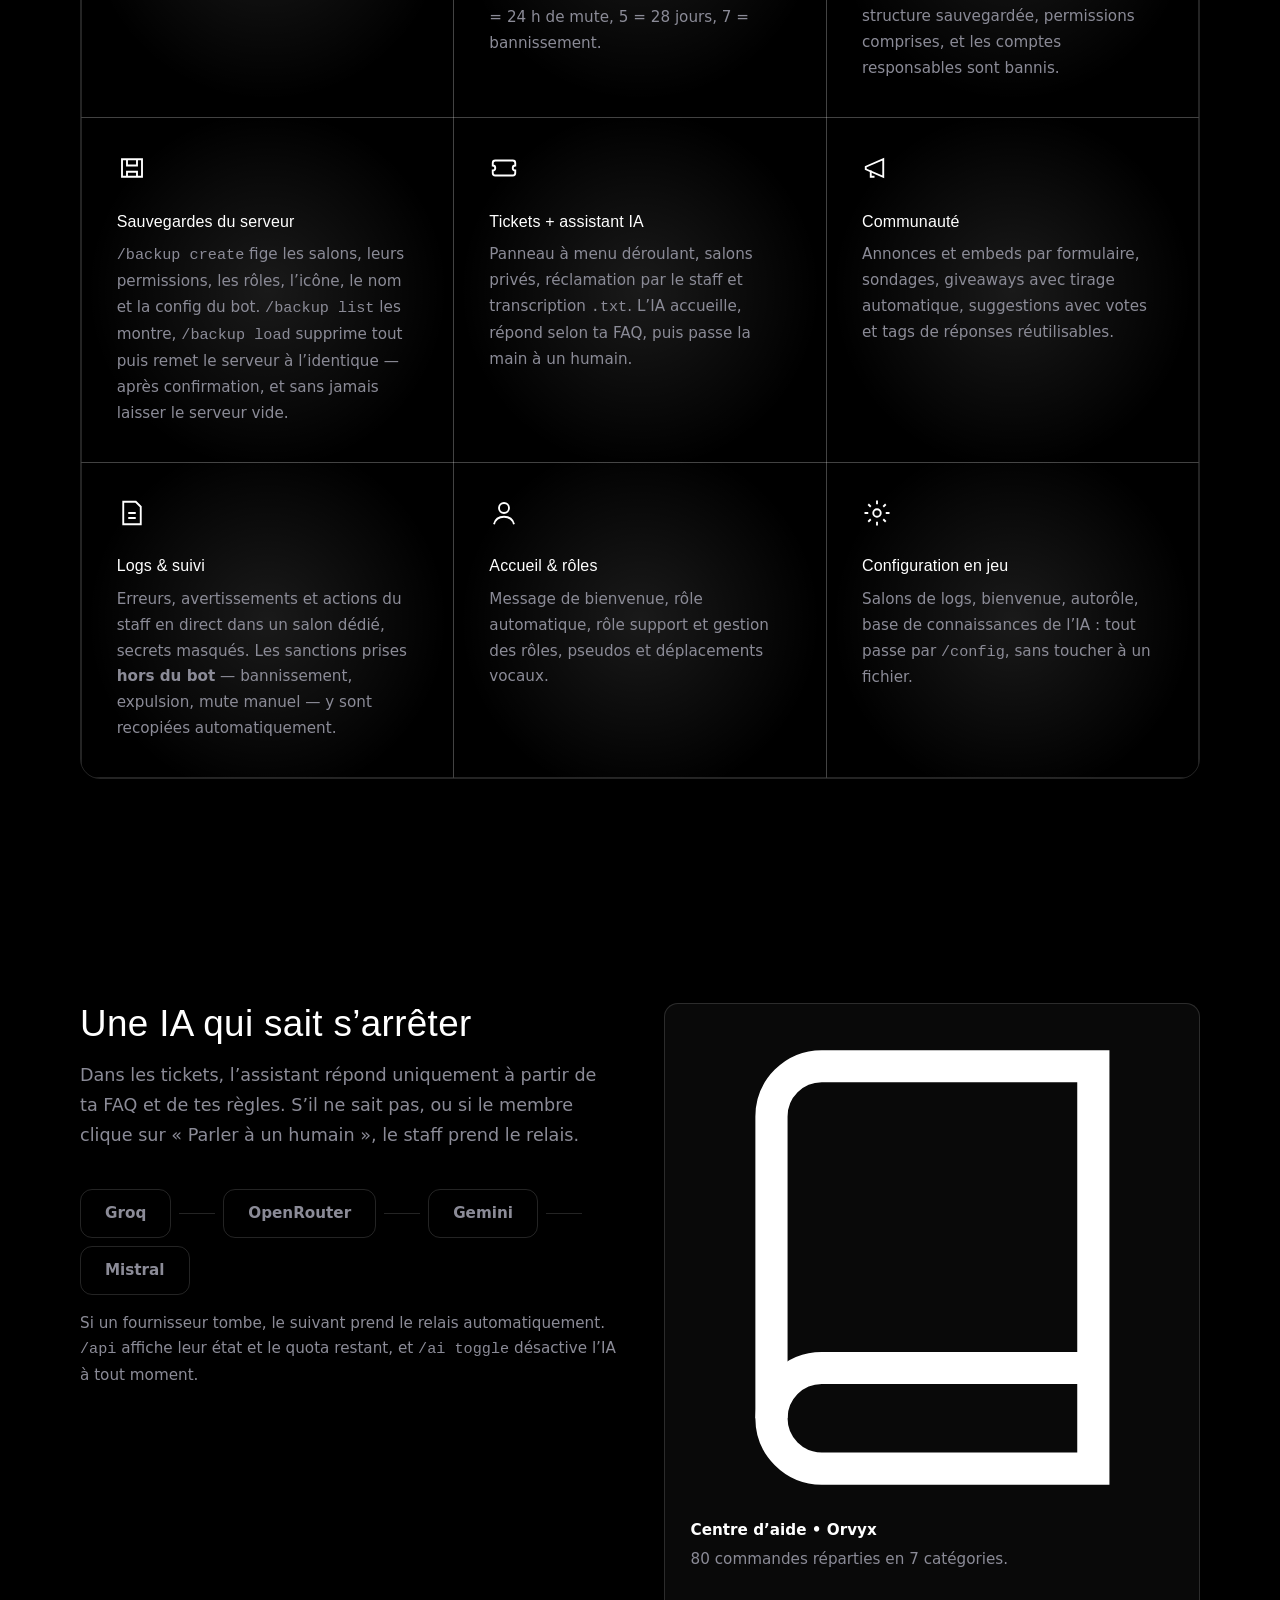
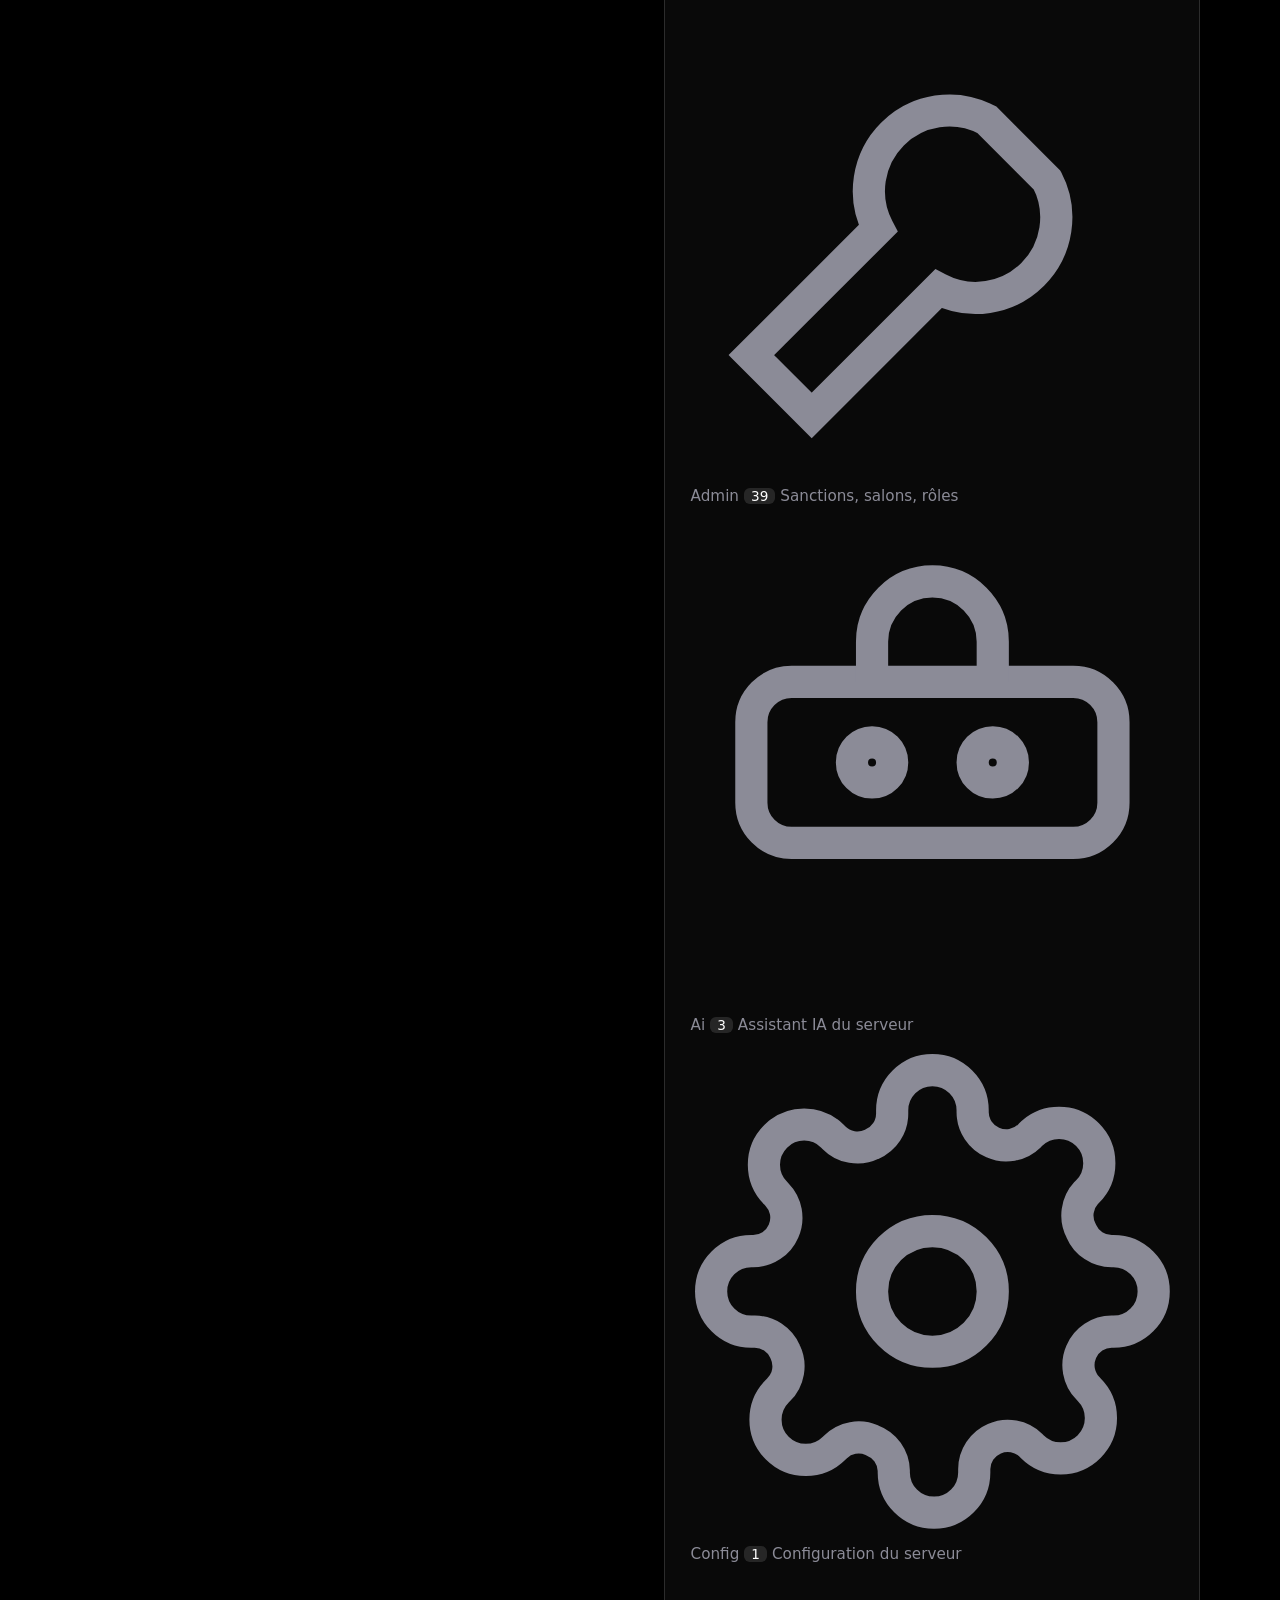
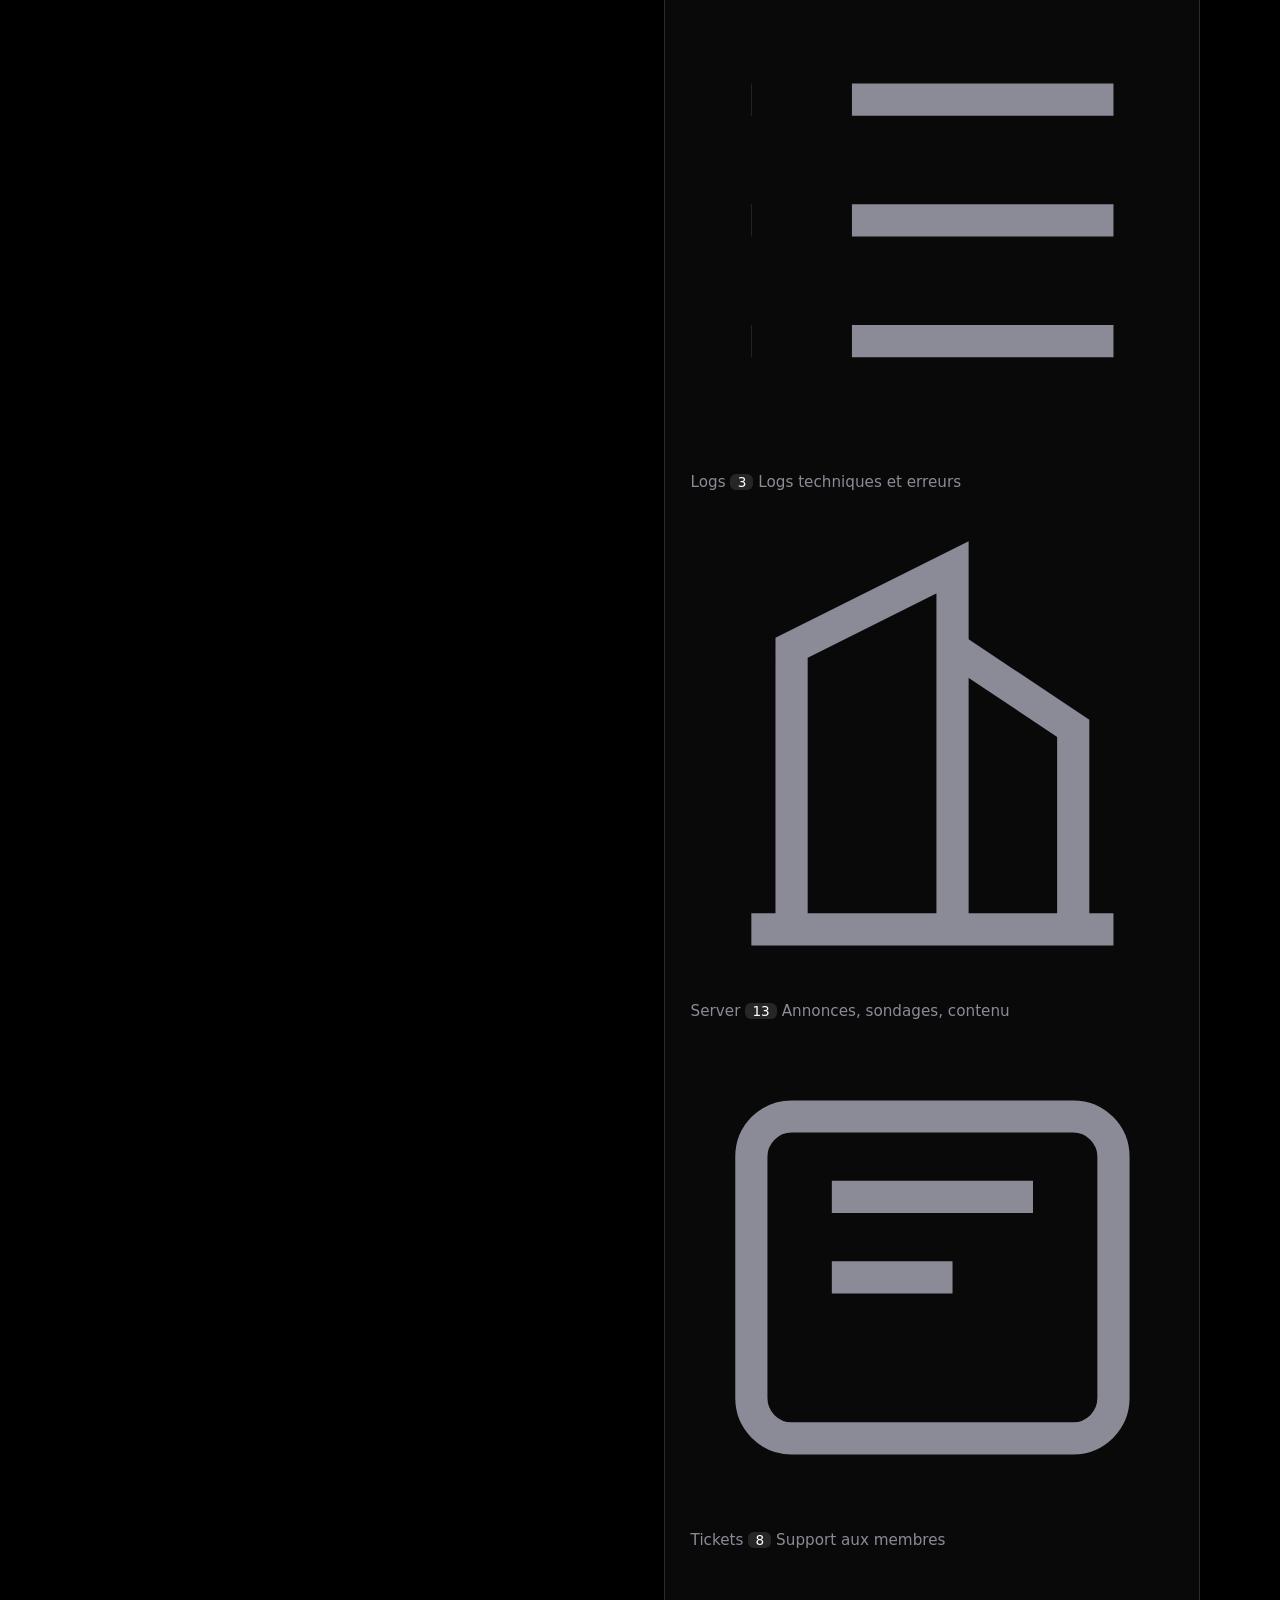
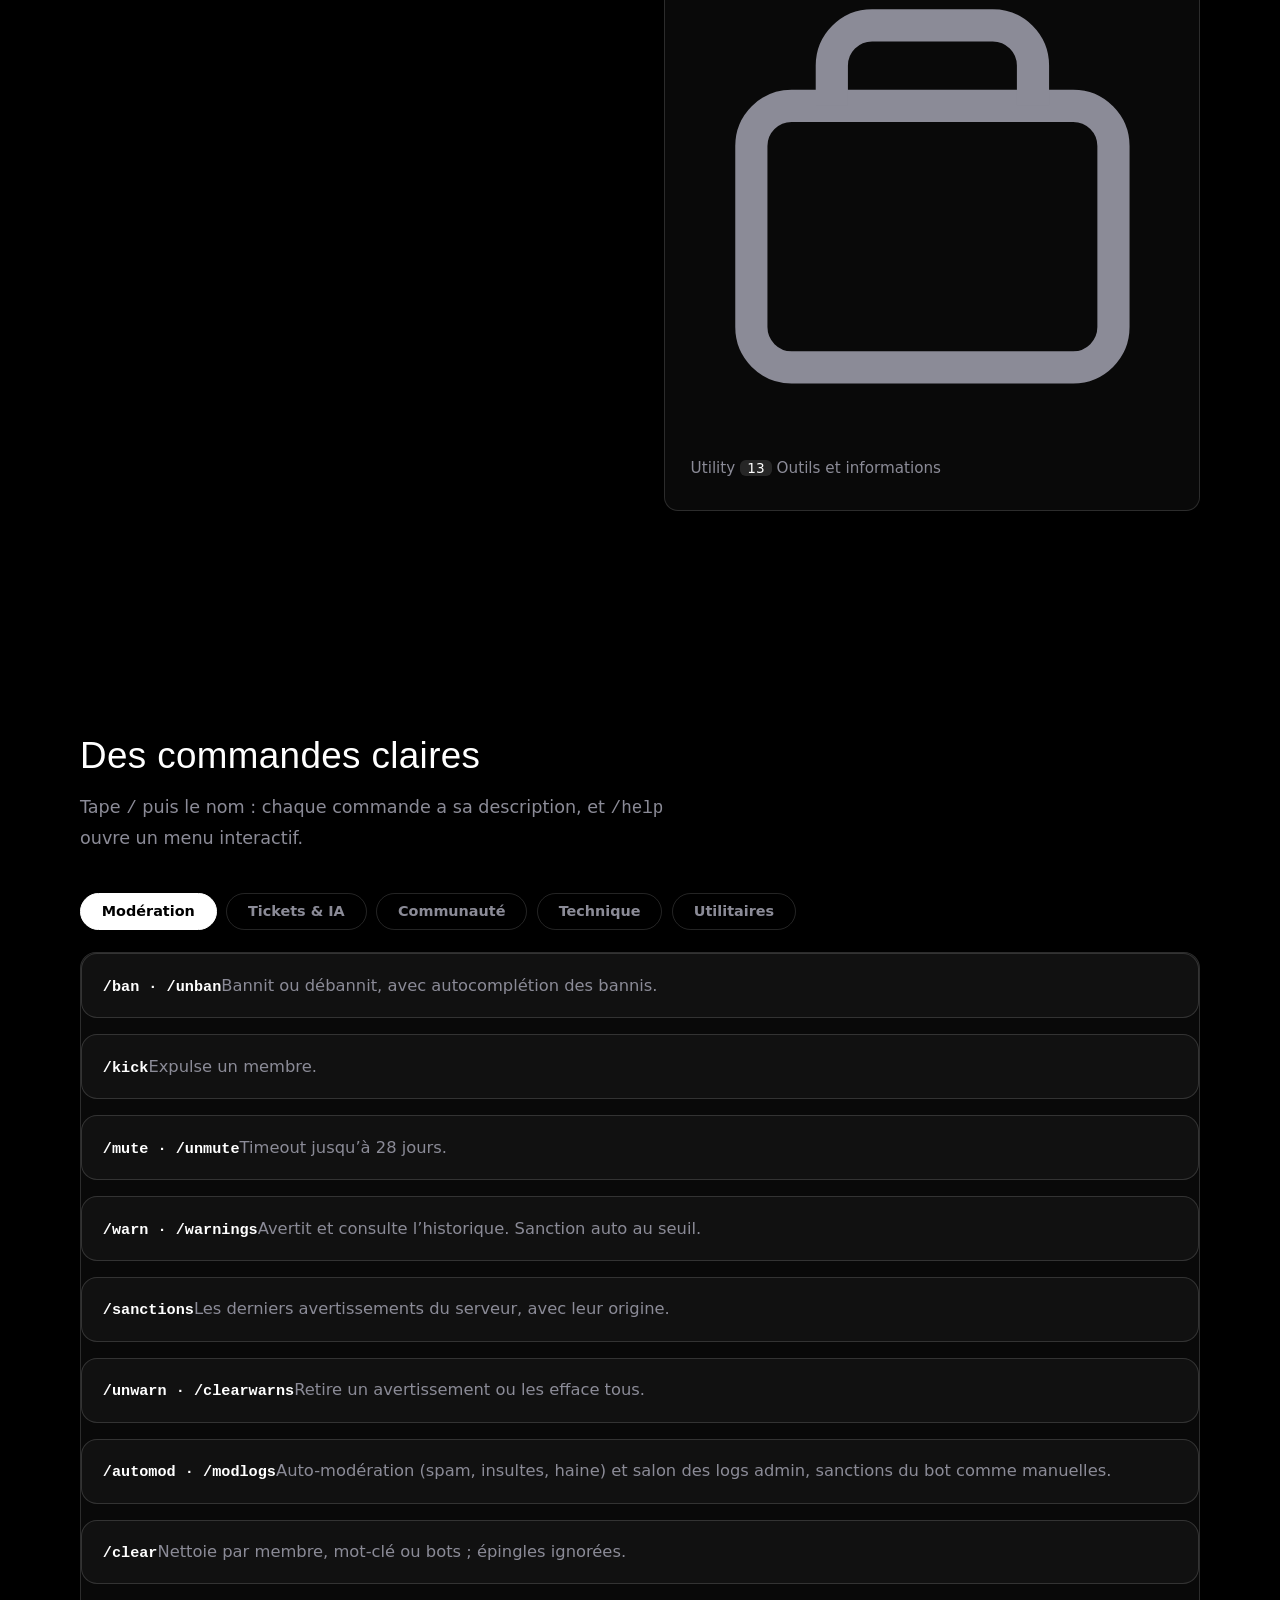
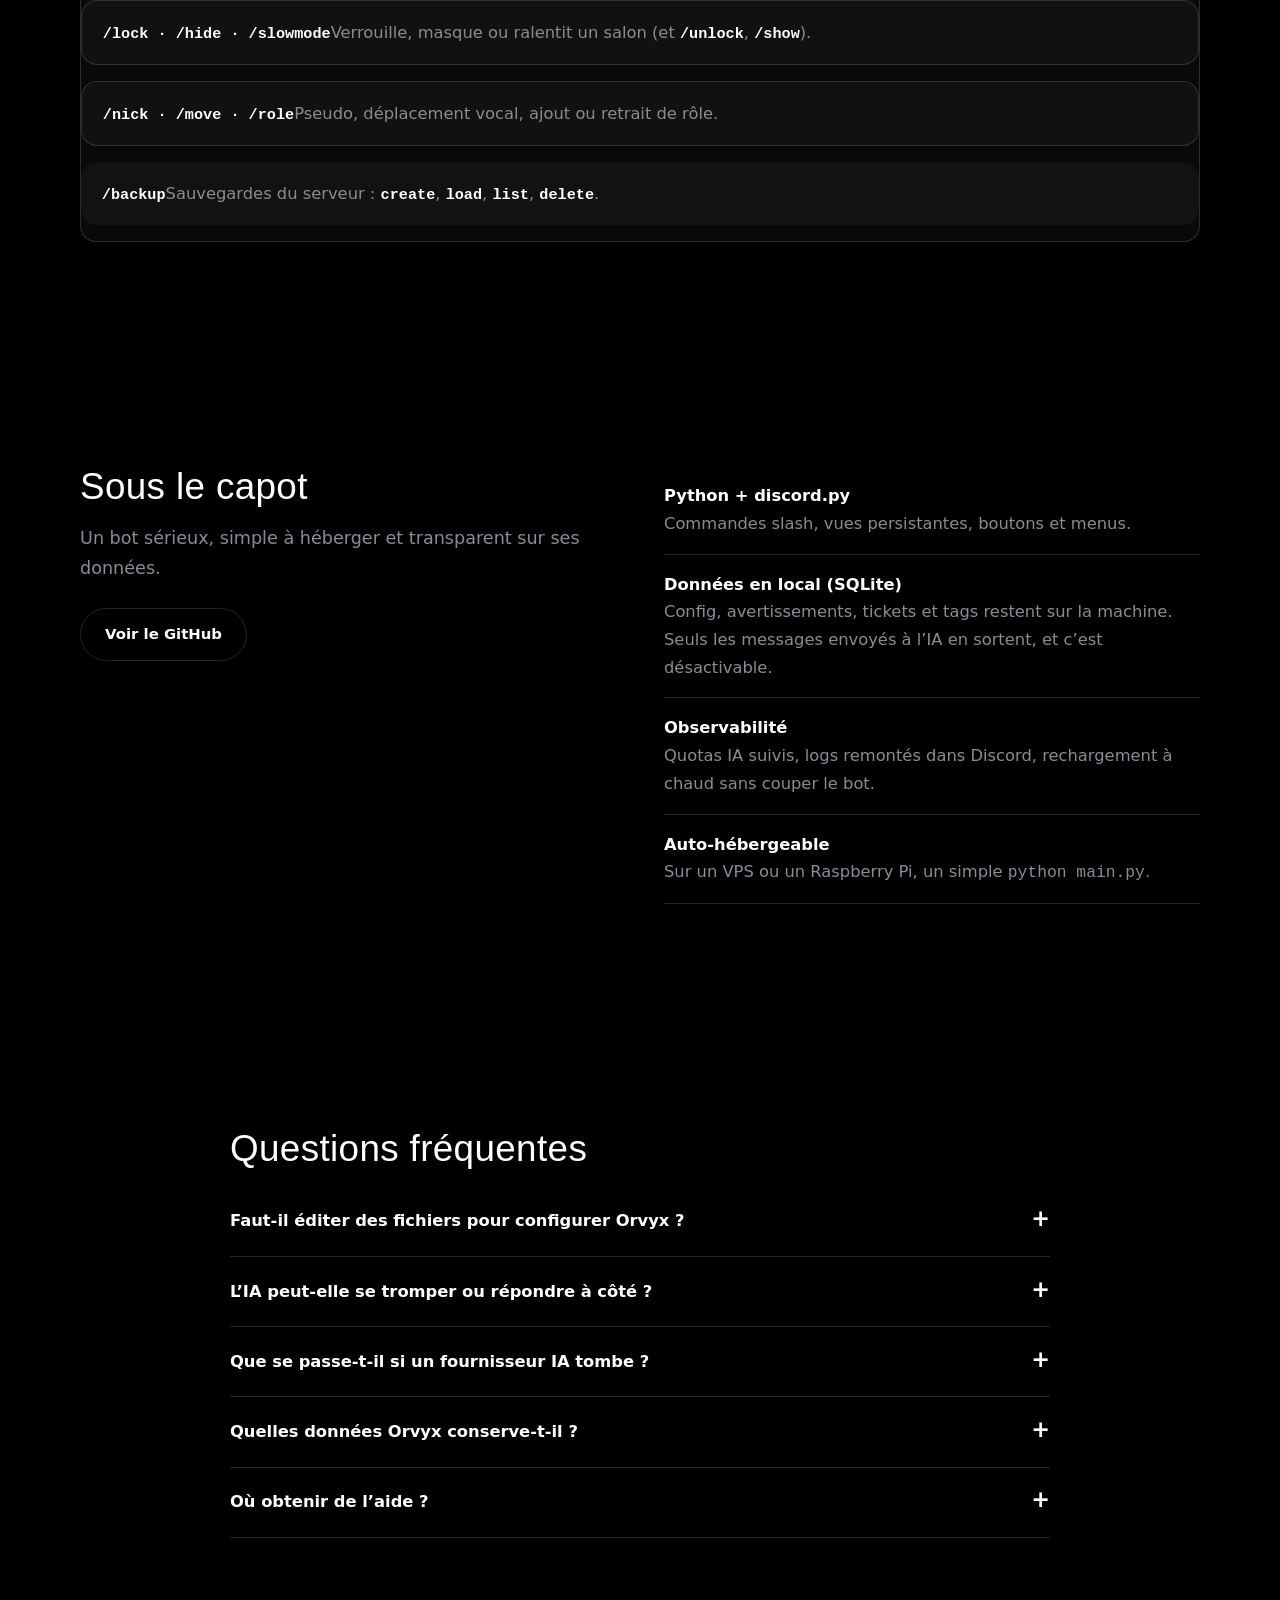
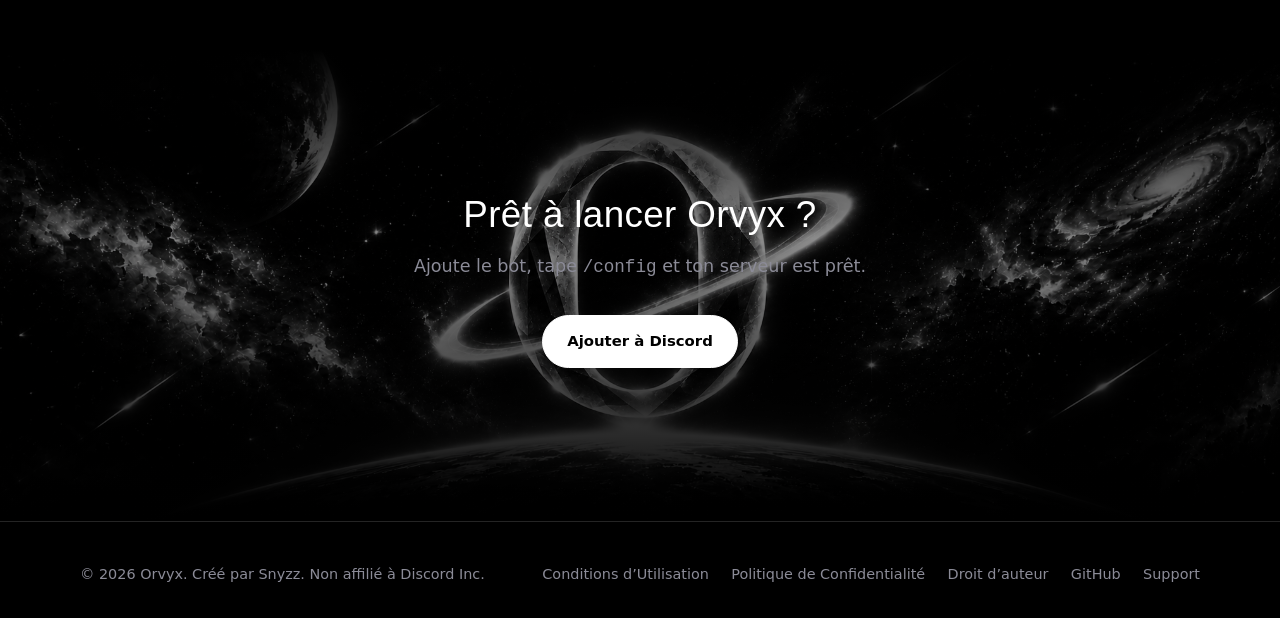
==== commit 35164aa5: "Add files via upload" ====
--- a/index.html
+++ b/index.html
@@ -1,5 +1,7 @@
-<!doctype html><html lang="fr"><head><title>Orvyx – Bot Discord de modération, tickets IA et communauté</title><meta name="description" content="Orvyx réunit modération, auto-modération, anti-raid, sauvegardes du serveur, tickets avec assistant IA, giveaways, sondages et logs dans un seul bot Discord en français."><meta charset="utf-8"><meta name="viewport" content="width=device-width,initial-scale=1"><link rel="icon" href="assets/logo.png"><link rel="preconnect" href="https://fonts.googleapis.com"><link rel="preconnect" href="https://fonts.gstatic.com" crossorigin><link href="https://fonts.googleapis.com/css2?family=Manrope:wght@400;600;700&family=Michroma&display=swap" rel="stylesheet"><link rel="stylesheet" href="style.css"><meta property="og:image" content="assets/banner.png"></head><body>
-<canvas id="stars"></canvas><nav><div class="wrap nv"><a class="brand" href="index.html"><img src="assets/logo.png" alt="">Orvyx</a><button class="burger" aria-label="Menu">☰</button><ul class="links"><li><a href="index.html#fonctionnalites">Fonctionnalités</a></li><li><a href="documentation.html">Documentation</a></li><li><a href="dashboard.html">Tableau de bord</a></li><li><a href="index.html#ia">Assistant IA</a></li><li><a href="index.html#faq">FAQ</a></li><li><a href="https://github.com/Snyzz-dev" target="_blank" rel="noopener">GitHub</a></li><li><a href="#" data-support>Support</a></li><li><a class="btn" href="#" data-invite>Ajouter à Discord</a></li></ul></div></nav>
+<!doctype html><html lang="fr"><head><title>Orvyx – Bot Discord de modération, tickets IA et communauté</title><meta name="description" content="Orvyx réunit modération, auto-modération, anti-raid, sauvegardes du serveur, tickets avec assistant IA, giveaways, sondages et logs dans un seul bot Discord en français."><meta charset="utf-8">
+<meta http-equiv="Content-Security-Policy" content="default-src 'self'; script-src 'self' 'unsafe-inline'; style-src 'self' 'unsafe-inline' https://fonts.googleapis.com; font-src 'self' https://fonts.gstatic.com; img-src 'self' data: blob: https:; connect-src 'self' https://api.orvyx.site https://discord.com; frame-ancestors 'none'; base-uri 'self'; form-action 'self'"><meta http-equiv="X-Content-Type-Options" content="nosniff"><meta http-equiv="X-Frame-Options" content="DENY"><meta name="referrer" content="strict-origin-when-cross-origin"><meta http-equiv="Permissions-Policy" content="camera=(), microphone=(), geolocation=(), usb=(), payment=()">
+<meta name="viewport" content="width=device-width,initial-scale=1"><link rel="icon" href="assets/logo.png"><link rel="preconnect" href="https://fonts.googleapis.com"><link rel="preconnect" href="https://fonts.gstatic.com" crossorigin><link href="https://fonts.googleapis.com/css2?family=Manrope:wght@400;600;700&family=Michroma&display=swap" rel="stylesheet"><link rel="stylesheet" href="style.css"><meta property="og:image" content="assets/banner.png"></head><body>
+<canvas id="stars"></canvas><nav><div class="wrap nv"><a class="brand" href="index.html"><img src="assets/logo.png" alt="">Orvyx</a><button class="burger" aria-label="Menu"><svg viewBox="0 0 24 24" fill="none" stroke="currentColor" stroke-width="1.6" stroke-linecap="round"><path d="M4 6h16M4 12h16M4 18h16"/></svg></button><ul class="links"><li><a href="index.html#fonctionnalites">Fonctionnalités</a></li><li><a href="documentation.html">Documentation</a></li><li><a href="dashboard.html">Tableau de bord</a></li><li><a href="index.html#ia">Assistant IA</a></li><li><a href="index.html#faq">FAQ</a></li><li><a href="https://github.com/Snyzz-dev" target="_blank" rel="noopener noreferrer">GitHub</a></li><li><a href="#" data-support>Support</a></li><li><a class="btn" href="#" data-invite>Ajouter à Discord</a></li></ul></div></nav>
 <header class="hero"><div class="wrap"><div>
 <h1 class="in">Un seul bot,<span>tout ton serveur.</span></h1>
 <p class="lead in">Orvyx réunit modération, tickets avec assistant IA, outils de communauté et logs techniques. Fini les dix bots à empiler.</p>
@@ -27,19 +29,19 @@
 <p class="lead">Dans les tickets, l’assistant répond uniquement à partir de ta FAQ et de tes règles. S’il ne sait pas, ou si le membre clique sur « Parler à un humain », le staff prend le relais.</p>
 <div class="chain"><span class="node">Groq</span><s></s><span class="node">OpenRouter</span><s></s><span class="node">Gemini</span><s></s><span class="node">Mistral</span></div>
 <p style="color:var(--mu);font-size:.95rem">Si un fournisseur tombe, le suivant prend le relais automatiquement. <code>/api</code> affiche leur état et le quota restant, et <code>/ai toggle</code> désactive l’IA à tout moment.</p></div>
-<div class="rv hp"><b>📖 Centre d’aide • Orvyx</b><p>80 commandes réparties en 7 catégories.</p>
-<div>🔨 Admin<em>39</em> Sanctions, salons, rôles</div><div>🤖 Ai<em>3</em> Assistant IA du serveur</div><div>⚙️ Config<em>1</em> Configuration du serveur</div><div>📜 Logs<em>3</em> Logs techniques et erreurs</div><div>🏛️ Server<em>13</em> Annonces, sondages, contenu</div><div>🎫 Tickets<em>8</em> Support aux membres</div><div>🧰 Utility<em>13</em> Outils et informations</div></div></div></section>
+<div class="rv hp"><b><svg viewBox="0 0 24 24" fill="none" stroke="currentColor" stroke-width="1.6"><path d="M4 19.5A2.5 2.5 0 0 1 6.5 17H20"/><path d="M6.5 2H20v20H6.5A2.5 2.5 0 0 1 4 19.5v-15A2.5 2.5 0 0 1 6.5 2z"/></svg> Centre d’aide • Orvyx</b><p>80 commandes réparties en 7 catégories.</p>
+<div><svg viewBox="0 0 24 24" fill="none" stroke="currentColor" stroke-width="1.6" stroke-linecap="round"><path d="M14.7 6.3a4 4 0 0 0-5.4 5.4L3 18l3 3 6.3-6.3a4 4 0 0 0 5.4-5.4Z"/></svg> Admin<em>39</em> Sanctions, salons, rôles</div><div><svg viewBox="0 0 24 24" fill="none" stroke="currentColor" stroke-width="1.6"><rect x="3" y="8" width="18" height="8" rx="2"/><circle cx="9" cy="12" r="1"/><circle cx="15" cy="12" r="1"/><path d="M9 8V6a3 3 0 0 1 6 0v2"/></svg> Ai<em>3</em> Assistant IA du serveur</div><div><svg viewBox="0 0 24 24" fill="none" stroke="currentColor" stroke-width="1.6"><circle cx="12" cy="12" r="3"/><path d="M19.4 15a1.65 1.65 0 0 0 .33 1.82l.06.06a2 2 0 1 1-2.83 2.83l-.06-.06a1.65 1.65 0 0 0-1.82-.33 1.65 1.65 0 0 0-1 1.51V21a2 2 0 1 1-4 0v-.09A1.65 1.65 0 0 0 9 19.4a1.65 1.65 0 0 0-1.82.33l-.06.06a2 2 0 1 1-2.83-2.83l.06-.06A1.65 1.65 0 0 0 4.68 15a1.65 1.65 0 0 0-1.51-1H3a2 2 0 1 1 0-4h.09A1.65 1.65 0 0 0 4.6 9a1.65 1.65 0 0 0-.33-1.82l-.06-.06a2 2 0 1 1 2.83-2.83l.06.06A1.65 1.65 0 0 0 9 4.68a1.65 1.65 0 0 0 1-1.51V3a2 2 0 1 1 4 0v.09a1.65 1.65 0 0 0 1 1.51 1.65 1.65 0 0 0 1.82-.33l.06-.06a2 2 0 1 1 2.83 2.83l-.06.06A1.65 1.65 0 0 0 19.4 9a1.65 1.65 0 0 0 1.51 1H21a2 2 0 1 1 0 4h-.09a1.65 1.65 0 0 0-1.51 1z"/></svg> Config<em>1</em> Configuration du serveur</div><div><svg viewBox="0 0 24 24" fill="none" stroke="currentColor" stroke-width="1.6"><path d="M8 6h13M8 12h13M8 18h13M3 6h.01M3 12h.01M3 18h.01"/></svg> Logs<em>3</em> Logs techniques et erreurs</div><div><svg viewBox="0 0 24 24" fill="none" stroke="currentColor" stroke-width="1.6"><path d="M3 21h18"/><path d="M5 21V7l8-4v18"/><path d="M19 21V11l-6-4"/></svg> Server<em>13</em> Annonces, sondages, contenu</div><div><svg viewBox="0 0 24 24" fill="none" stroke="currentColor" stroke-width="1.6"><rect x="3" y="4" width="18" height="16" rx="2"/><path d="M7 8h10M7 12h6"/></svg> Tickets<em>8</em> Support aux membres</div><div><svg viewBox="0 0 24 24" fill="none" stroke="currentColor" stroke-width="1.6"><rect x="3" y="7" width="18" height="13" rx="2"/><path d="M7 7V5a2 2 0 0 1 2-2h6a2 2 0 0 1 2 2v2"/></svg> Utility<em>13</em> Outils et informations</div></div></div></section>
 
 <section id="commandes"><div class="wrap"><div class="rv"><h2>Des commandes claires</h2><p class="lead">Tape <code>/</code> puis le nom : chaque commande a sa description, et <code>/help</code> ouvre un menu interactif.</p>
 <div class="tabs"><button class="on" data-t="t1">Modération</button><button data-t="t2">Tickets &amp; IA</button><button data-t="t3">Communauté</button><button data-t="t4">Technique</button><button data-t="t5">Utilitaires</button></div>
 <div class="cmds on" id="t1"><div class="cmd"><code>/ban · /unban</code><span>Bannit ou débannit, avec autocomplétion des bannis.</span></div><div class="cmd"><code>/kick</code><span>Expulse un membre.</span></div><div class="cmd"><code>/mute · /unmute</code><span>Timeout jusqu’à 28 jours.</span></div><div class="cmd"><code>/warn · /warnings</code><span>Avertit et consulte l’historique. Sanction auto au seuil.</span></div><div class="cmd"><code>/sanctions</code><span>Les derniers avertissements du serveur, avec leur origine.</span></div><div class="cmd"><code>/unwarn · /clearwarns</code><span>Retire un avertissement ou les efface tous.</span></div><div class="cmd"><code>/automod · /modlogs</code><span>Auto-modération (spam, insultes, haine) et salon des logs admin, sanctions du bot comme manuelles.</span></div><div class="cmd"><code>/clear</code><span>Nettoie par membre, mot-clé ou bots ; épingles ignorées.</span></div><div class="cmd"><code>/lock · /hide · /slowmode</code><span>Verrouille, masque ou ralentit un salon (et <code>/unlock</code>, <code>/show</code>).</span></div><div class="cmd"><code>/nick · /move · /role</code><span>Pseudo, déplacement vocal, ajout ou retrait de rôle.</span></div><div class="cmd"><code>/backup</code><span>Sauvegardes du serveur : <code>create</code>, <code>load</code>, <code>list</code>, <code>delete</code>.</span></div></div>
 <div class="cmds" id="t2"><div class="cmd"><code>/ticket category-add</code><span>Ajoute un type de ticket au panneau public.</span></div><div class="cmd"><code>Panneau de tickets</code><span>Menu déroulant, salon privé, réclamation par le staff.</span></div><div class="cmd"><code>Transcription</code><span>Fichier <code>.txt</code> envoyé au staff et en MP à l’auteur.</span></div><div class="cmd"><code>/ai toggle</code><span>Active ou désactive l’assistant IA.</span></div><div class="cmd"><code>/api</code><span>Santé des fournisseurs IA et quota restant.</span></div></div>
-<div class="cmds" id="t3"><div class="cmd"><code>/announce · /embed</code><span>Embeds par formulaire : titre, couleur, image, mention.</span></div><div class="cmd"><code>/poll</code><span>Sondage de 2 à 5 choix avec réactions.</span></div><div class="cmd"><code>/giveaway lancer · terminer</code><span>Prix, durée, gagnants, tirage automatique.</span></div><div class="cmd"><code>/suggest</code><span>Suggestions avec votes 👍/👎, option anonyme.</span></div><div class="cmd"><code>/tag</code><span>Réponses réutilisables avec autocomplétion et compteur.</span></div></div>
+<div class="cmds" id="t3"><div class="cmd"><code>/announce · /embed</code><span>Embeds par formulaire : titre, couleur, image, mention.</span></div><div class="cmd"><code>/poll</code><span>Sondage de 2 à 5 choix avec réactions.</span></div><div class="cmd"><code>/giveaway lancer · terminer</code><span>Prix, durée, gagnants, tirage automatique.</span></div><div class="cmd"><code>/suggest</code><span>Suggestions avec votes <svg viewBox="0 0 24 24" fill="none" stroke="currentColor" stroke-width="1.6"><path d="M7 10v12"/><path d="M15 5.88 14 10h5.83a2 2 0 0 1 1.92 2.56l-2.33 8A2 2 0 0 1 17.5 22H4a2 2 0 0 1-2-2v-8a2 2 0 0 1 2-2h2.76a2 2 0 0 0 1.79-1.11L12 2h0a3.13 3.13 0 0 1 3 3.88Z"/></svg>/<svg viewBox="0 0 24 24" fill="none" stroke="currentColor" stroke-width="1.6"><path d="M17 14V2"/><path d="M9 18.12 10 14H4.17a2 2 0 0 1-1.92-2.56l2.33-8A2 2 0 0 1 6.5 2H20a2 2 0 0 1 2 2v8a2 2 0 0 1-2 2h-2.76a2 2 0 0 0-1.79 1.11L12 22h0a3.13 3.13 0 0 1-3-3.88Z"/></svg>, option anonyme.</span></div><div class="cmd"><code>/tag</code><span>Réponses réutilisables avec autocomplétion et compteur.</span></div></div>
 <div class="cmds" id="t4"><div class="cmd"><code>/config</code><span>Panneau interactif : logs, bienvenue, autorôle, rôle support, base IA.</span></div><div class="cmd"><code>/logs configurer</code><span>Logs en direct dans un salon Discord.</span></div><div class="cmd"><code>/suggestion-channel</code><span>Définit le salon des suggestions.</span></div><div class="cmd"><code>/restart · /shutdown · /reload</code><span>Pilotage à distance, réservé au propriétaire.</span></div></div>
 <div class="cmds" id="t5"><div class="cmd"><code>/help</code><span>Menu d’aide interactif, généré automatiquement.</span></div><div class="cmd"><code>/ping · /botinfo</code><span>Latence et informations sur le bot.</span></div><div class="cmd"><code>/serverinfo · /userinfo</code><span>Infos sur le serveur ou un membre.</span></div><div class="cmd"><code>/avatar · /timestamp</code><span>Avatar d’un membre, horodatages Discord.</span></div><div class="cmd"><code>/remind</code><span>Rappel envoyé en MP.</span></div></div>
 </div></div></section>
 
-<section id="technique"><div class="wrap two"><div class="rv"><h2>Sous le capot</h2><p class="lead">Un bot sérieux, simple à héberger et transparent sur ses données.</p><a class="btn ghost" style="margin-top:1.5rem" href="https://github.com/Snyzz-dev" target="_blank" rel="noopener">Voir le GitHub</a></div>
+<section id="technique"><div class="wrap two"><div class="rv"><h2>Sous le capot</h2><p class="lead">Un bot sérieux, simple à héberger et transparent sur ses données.</p><a class="btn ghost" style="margin-top:1.5rem" href="https://github.com/Snyzz-dev" target="_blank" rel="noopener noreferrer">Voir le GitHub</a></div>
 <ul class="tech rv"><li><b>Python + discord.py</b>Commandes slash, vues persistantes, boutons et menus.</li><li><b>Données en local (SQLite)</b>Config, avertissements, tickets et tags restent sur la machine. Seuls les messages envoyés à l’IA en sortent, et c’est désactivable.</li><li><b>Observabilité</b>Quotas IA suivis, logs remontés dans Discord, rechargement à chaud sans couper le bot.</li><li><b>Auto-hébergeable</b>Sur un VPS ou un Raspberry Pi, un simple <code>python main.py</code>.</li></ul></div></section>
 
 <section id="faq"><div class="wrap" style="max-width:820px"><div class="rv"><h2>Questions fréquentes</h2>
@@ -51,4 +53,4 @@
 </div></div></section>
 
 <section class="end"><div class="wrap rv"><h2>Prêt à lancer Orvyx ?</h2><p class="lead">Ajoute le bot, tape <code>/config</code> et ton serveur est prêt.</p><a class="btn" href="#" data-invite>Ajouter à Discord</a></div></section>
-<footer><div class="wrap"><span>© 2026 Orvyx. Créé par Snyzz. Non affilié à Discord Inc.</span><div><a href="conditions.html">Conditions d’Utilisation</a><a href="confidentialite.html">Politique de Confidentialité</a><a href="droit-auteur.html">Droit d’auteur</a><a href="https://github.com/Snyzz-dev" target="_blank" rel="noopener">GitHub</a><a href="#" data-support>Support</a></div></div></footer><script src="script.js"></script></body></html>
+<footer><div class="wrap"><span>© 2026 Orvyx. Créé par Snyzz. Non affilié à Discord Inc.</span><div><a href="conditions.html">Conditions d’Utilisation</a><a href="confidentialite.html">Politique de Confidentialité</a><a href="droit-auteur.html">Droit d’auteur</a><a href="https://github.com/Snyzz-dev" target="_blank" rel="noopener noreferrer">GitHub</a><a href="#" data-support>Support</a></div></div></footer><script src="script.js"></script></body></html>
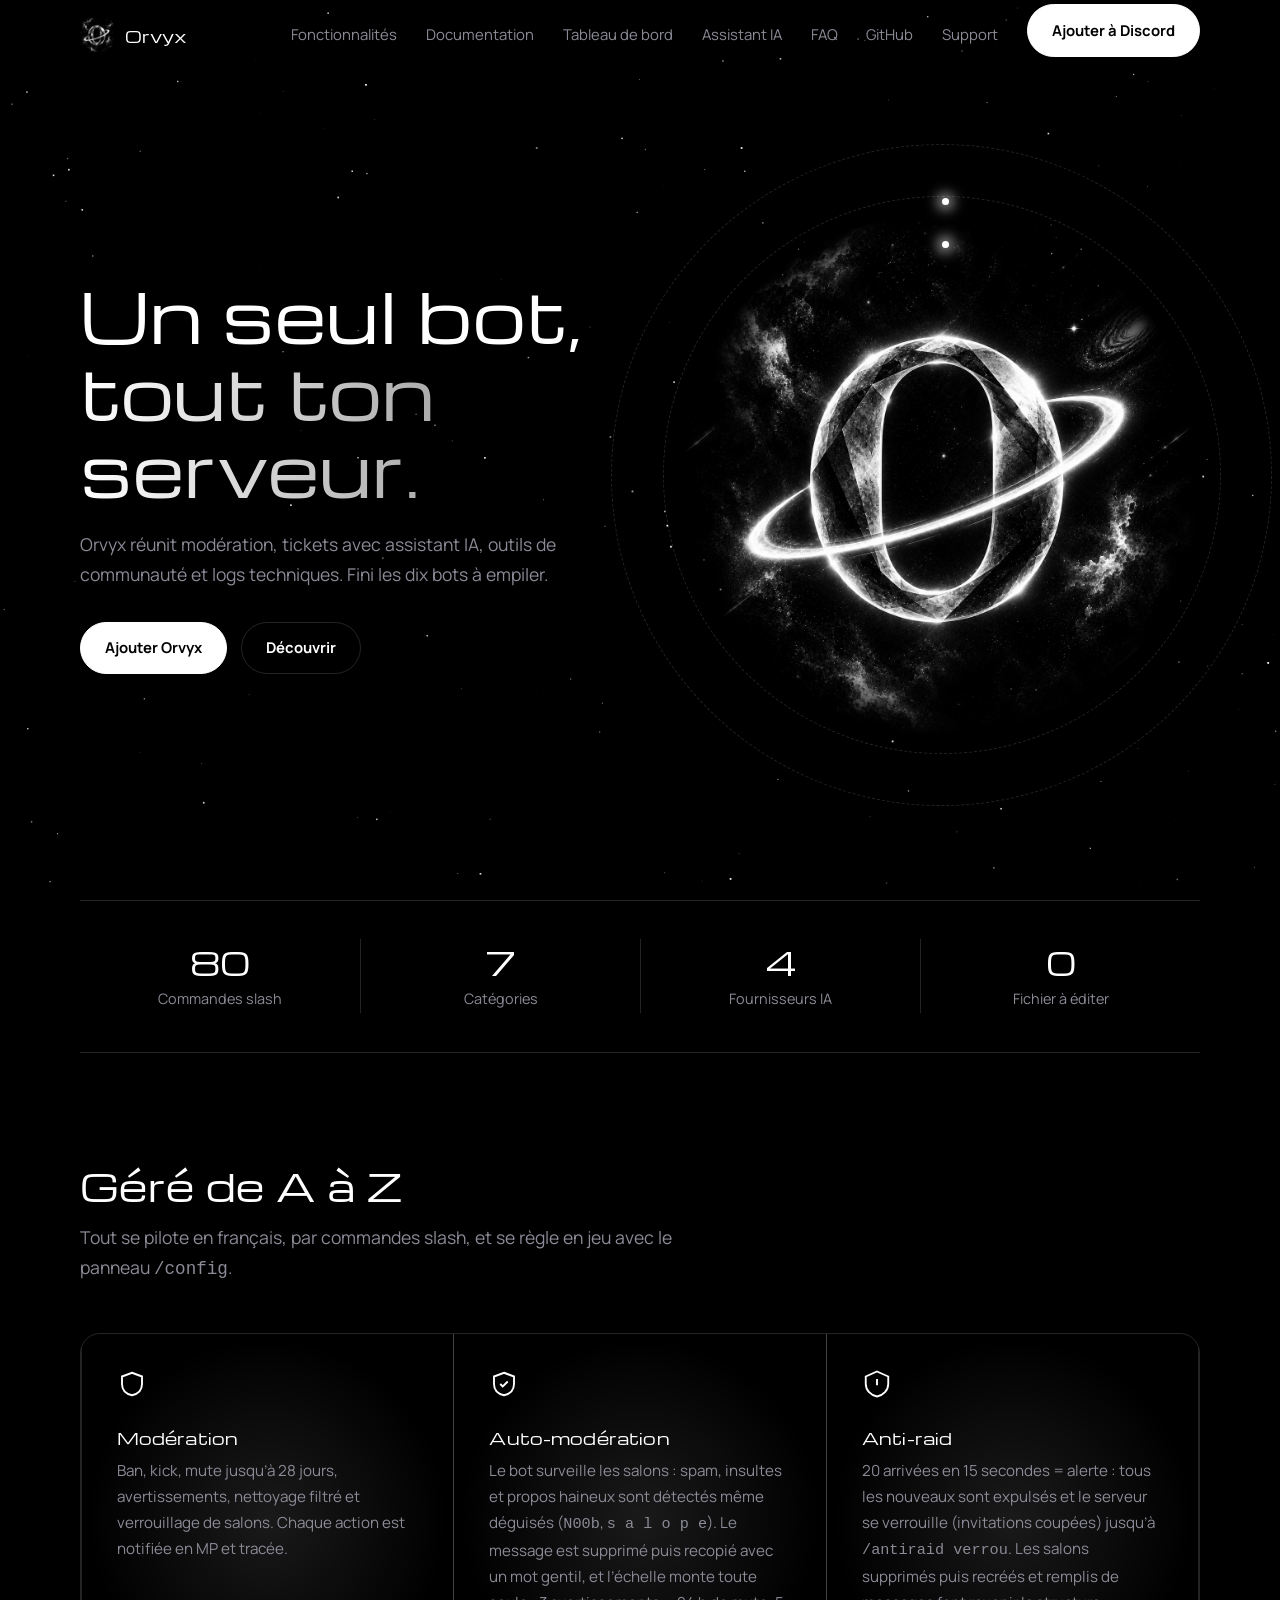
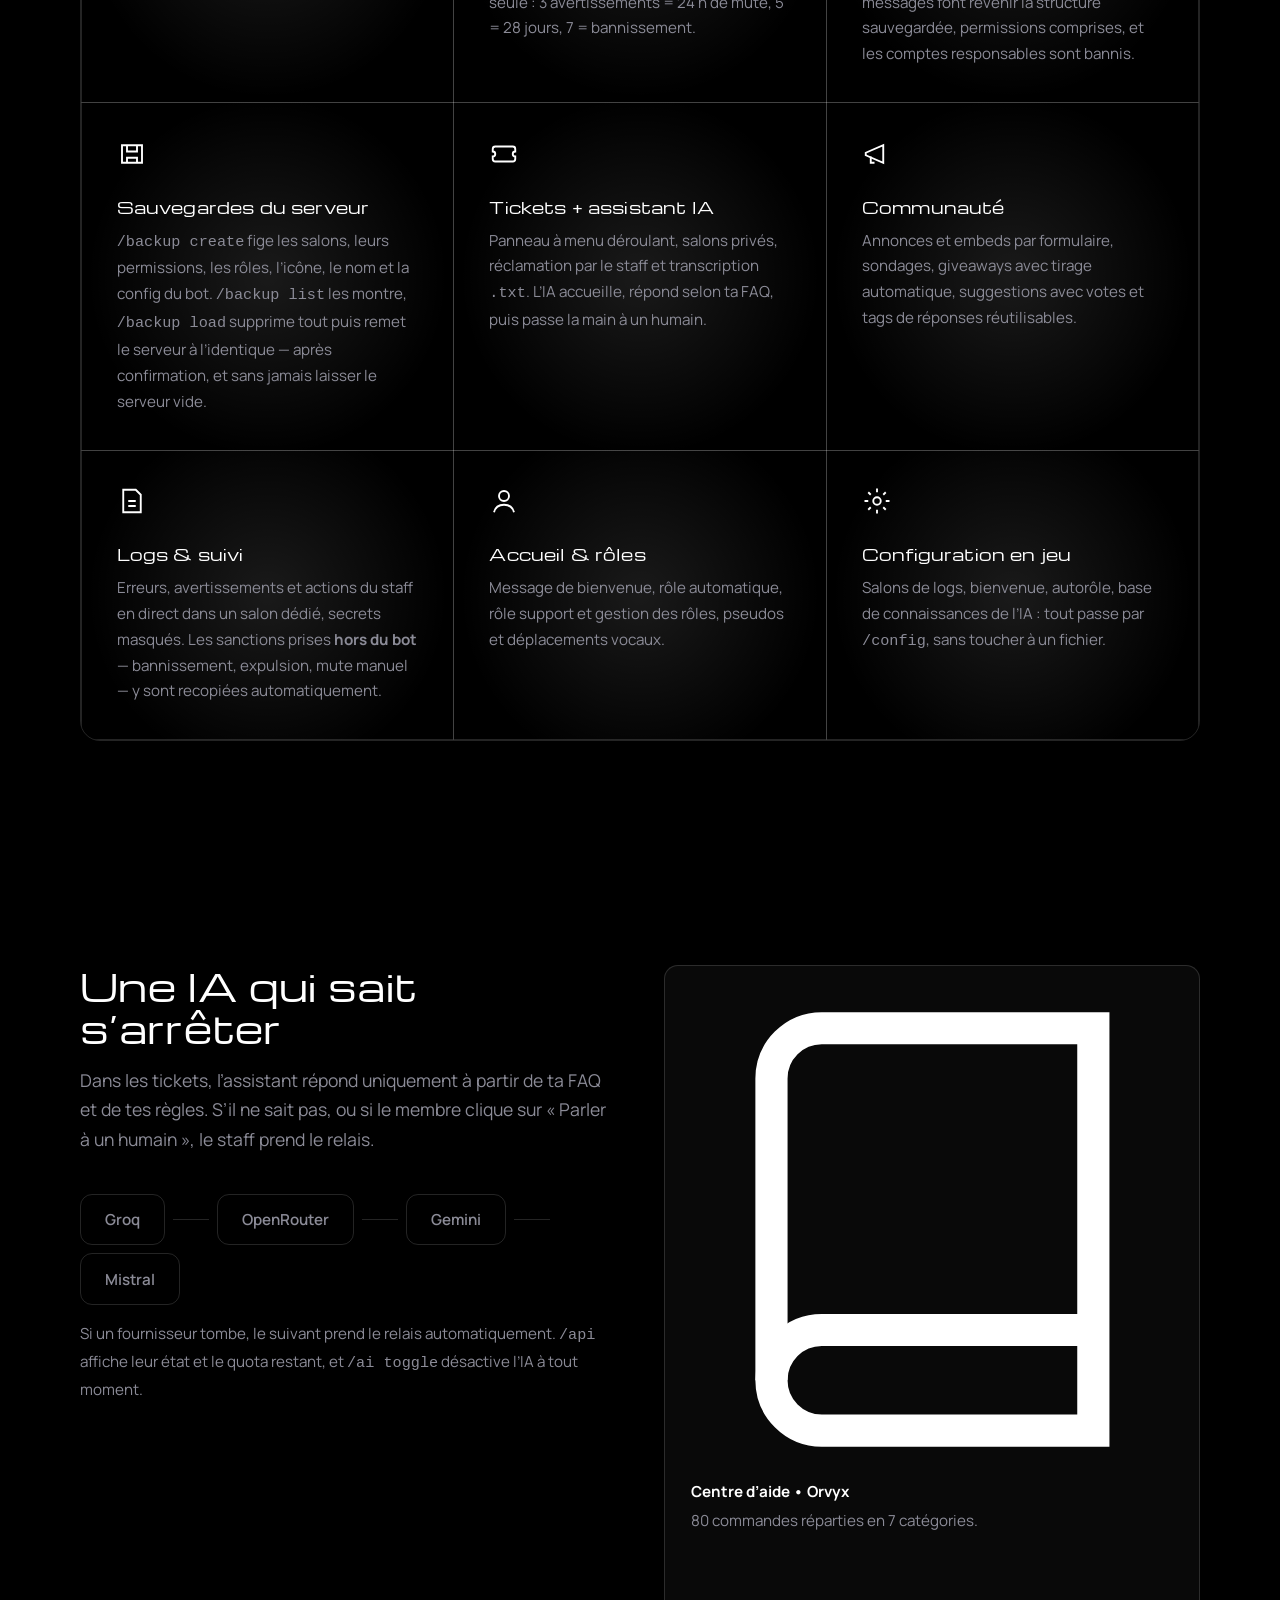
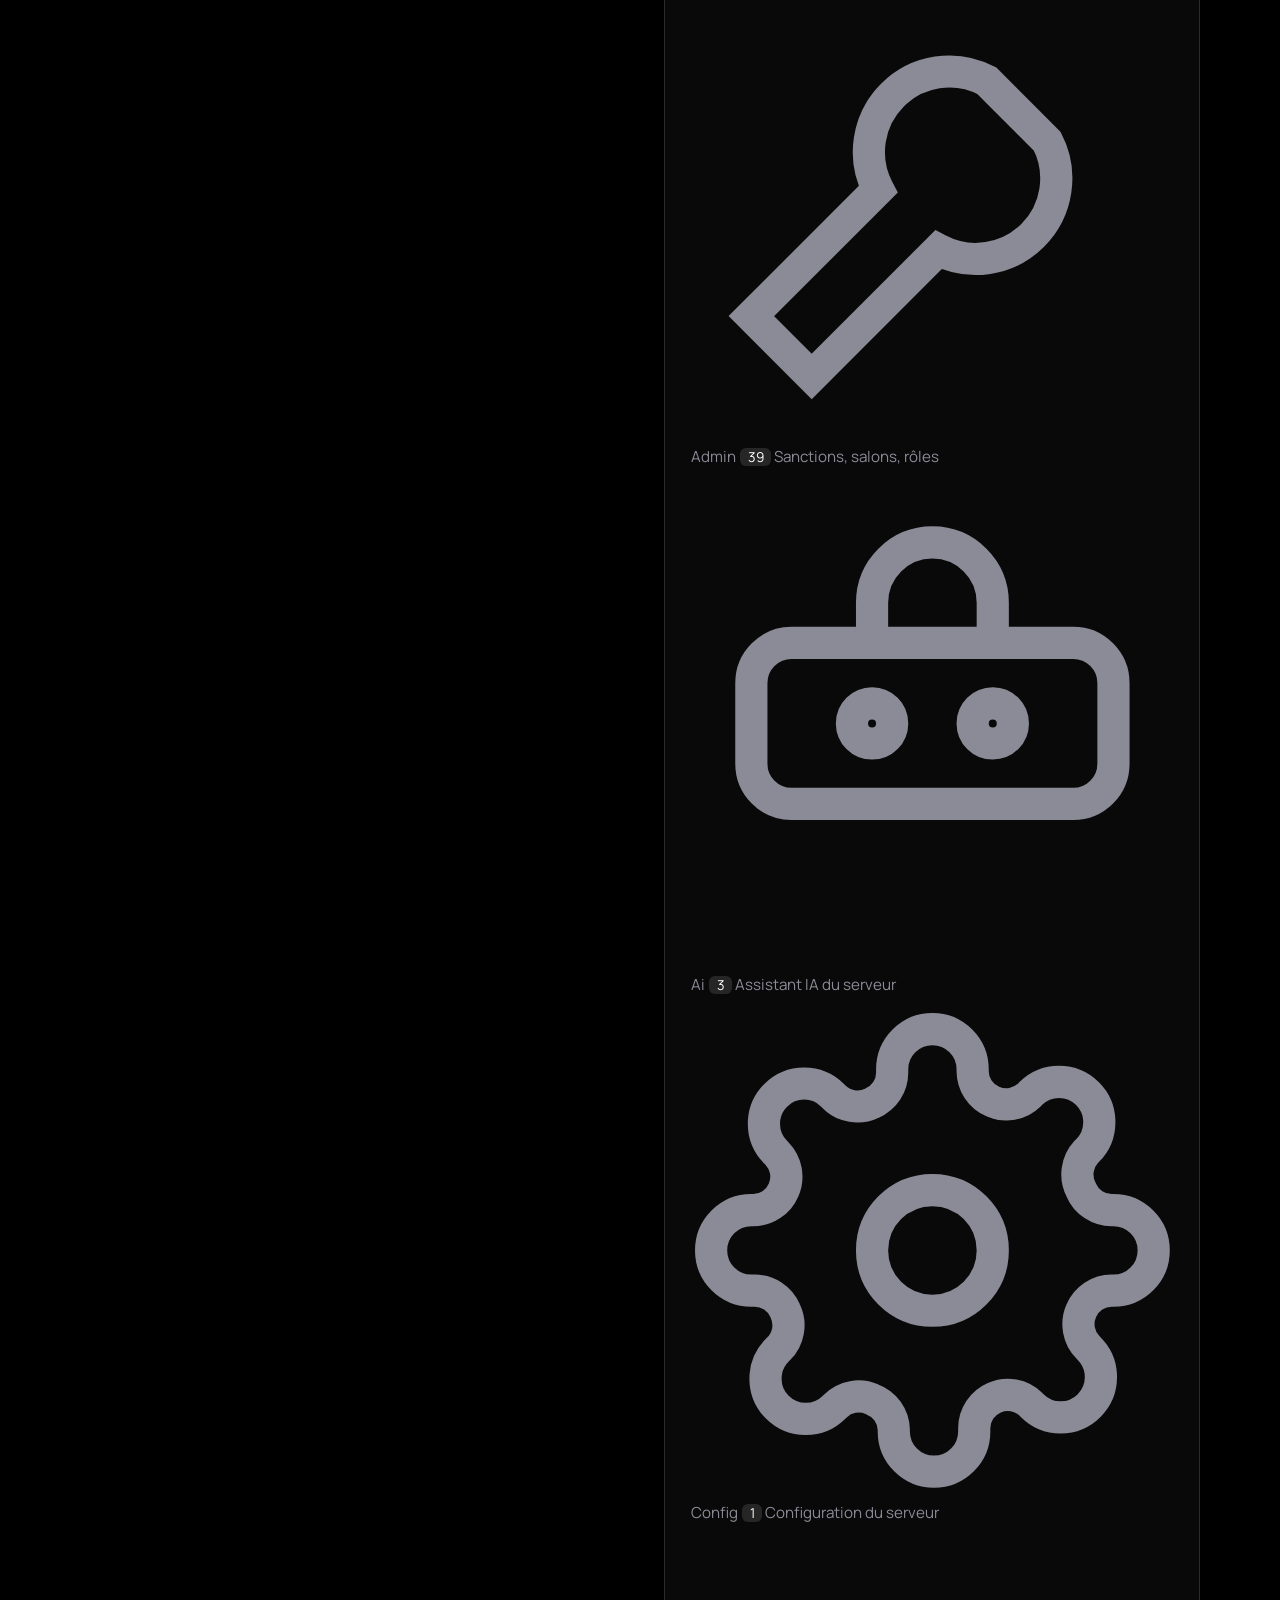
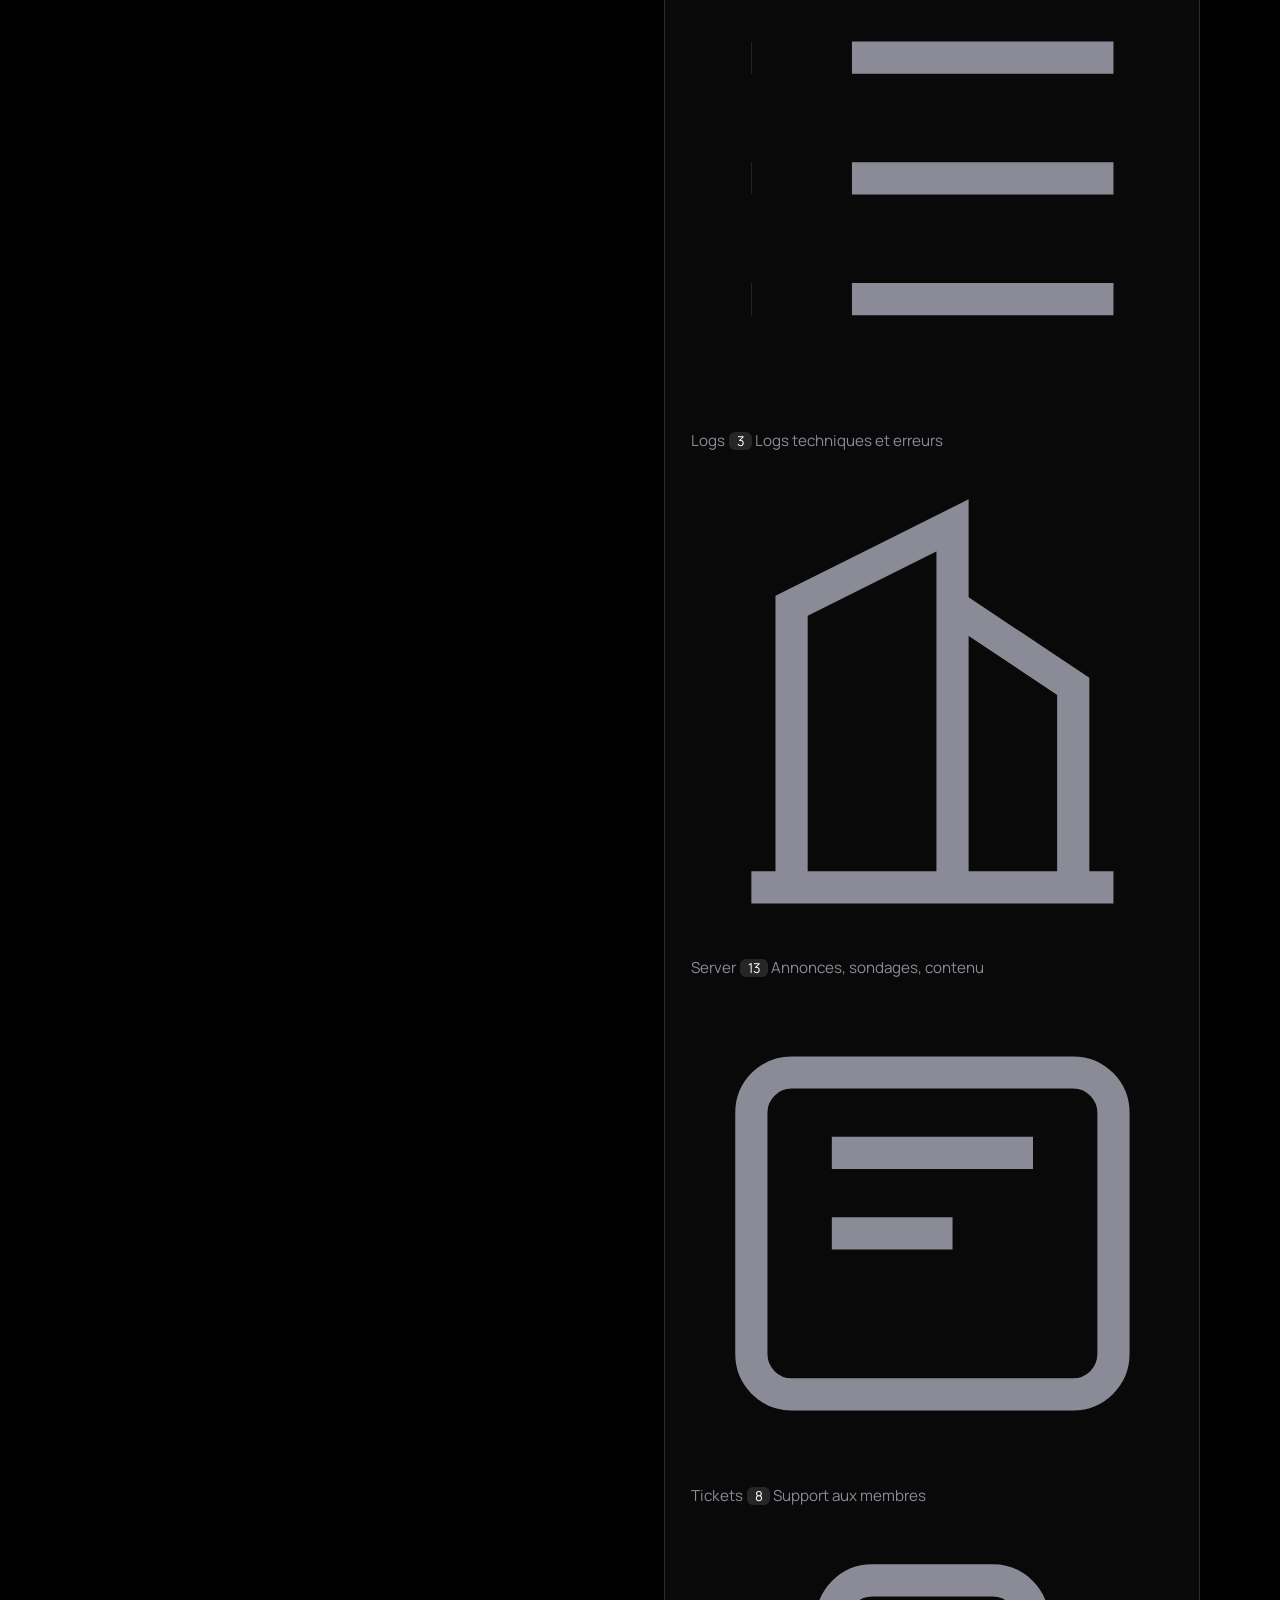
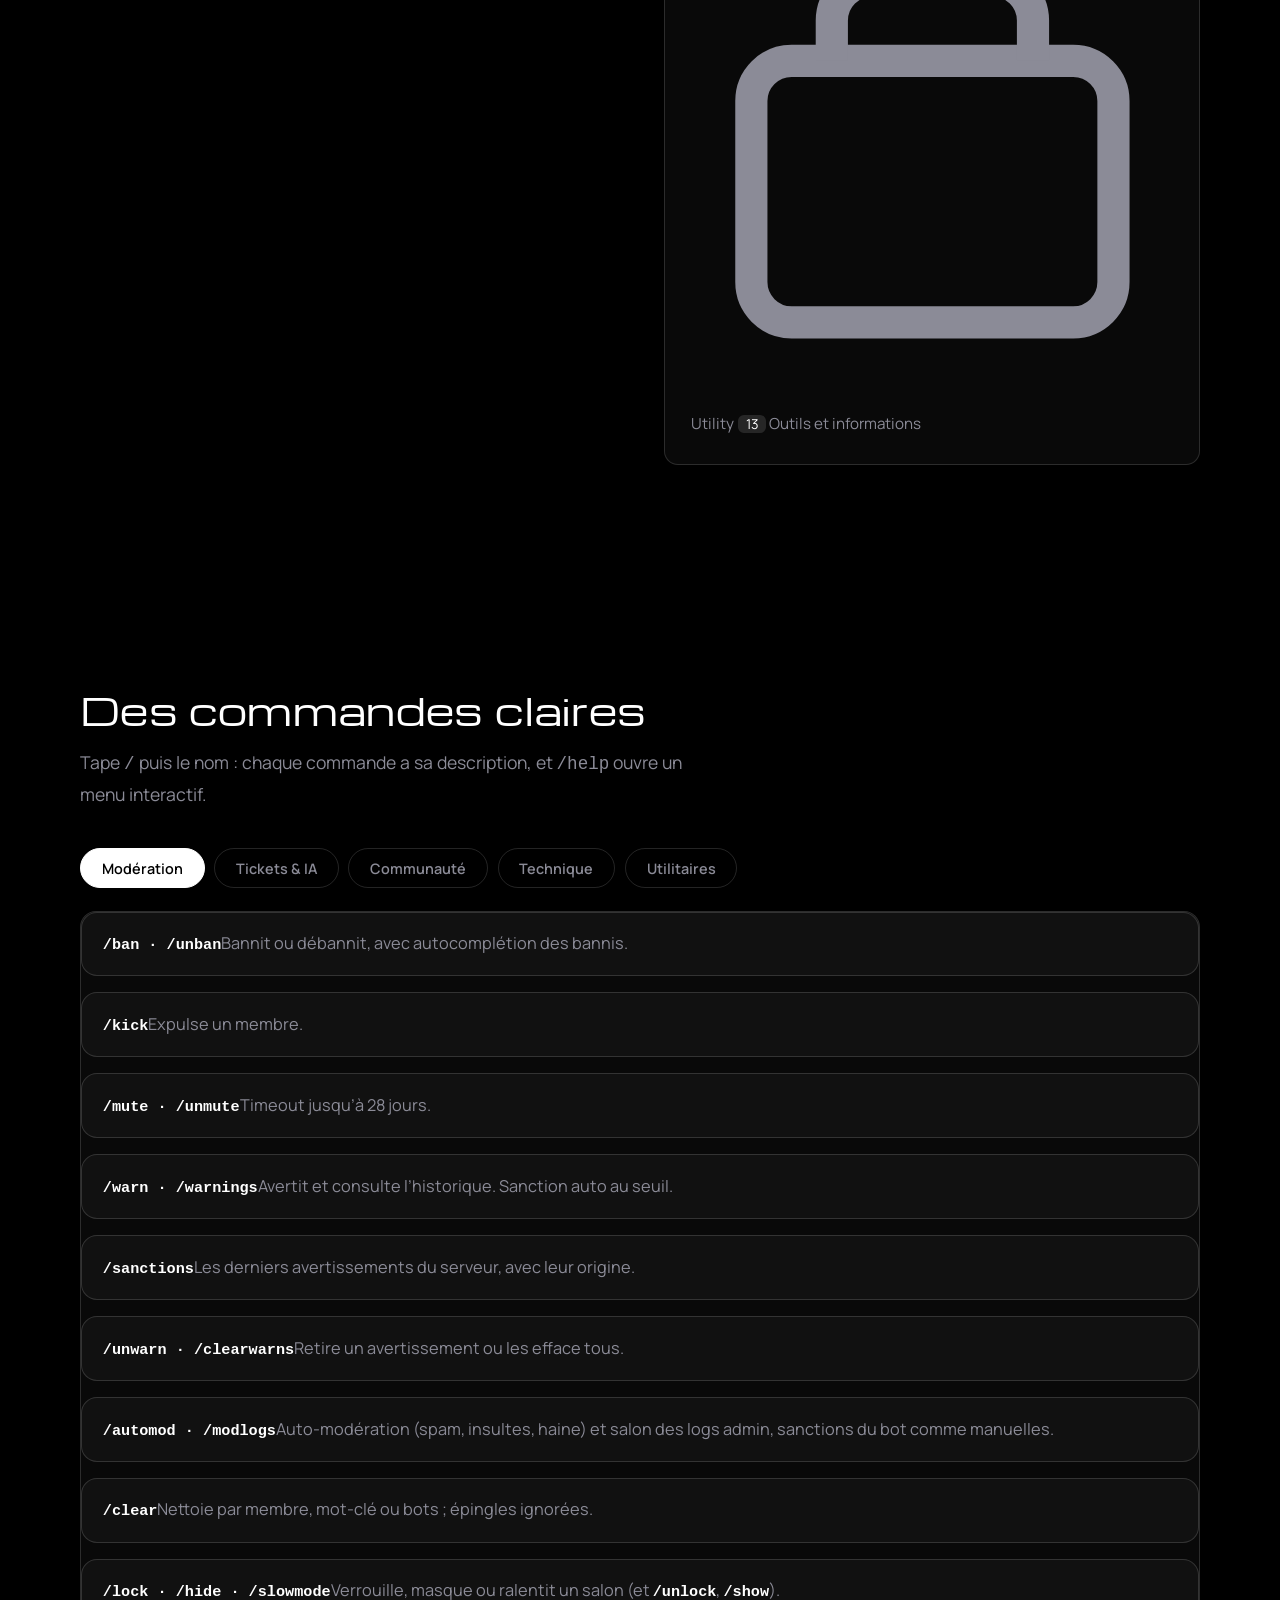
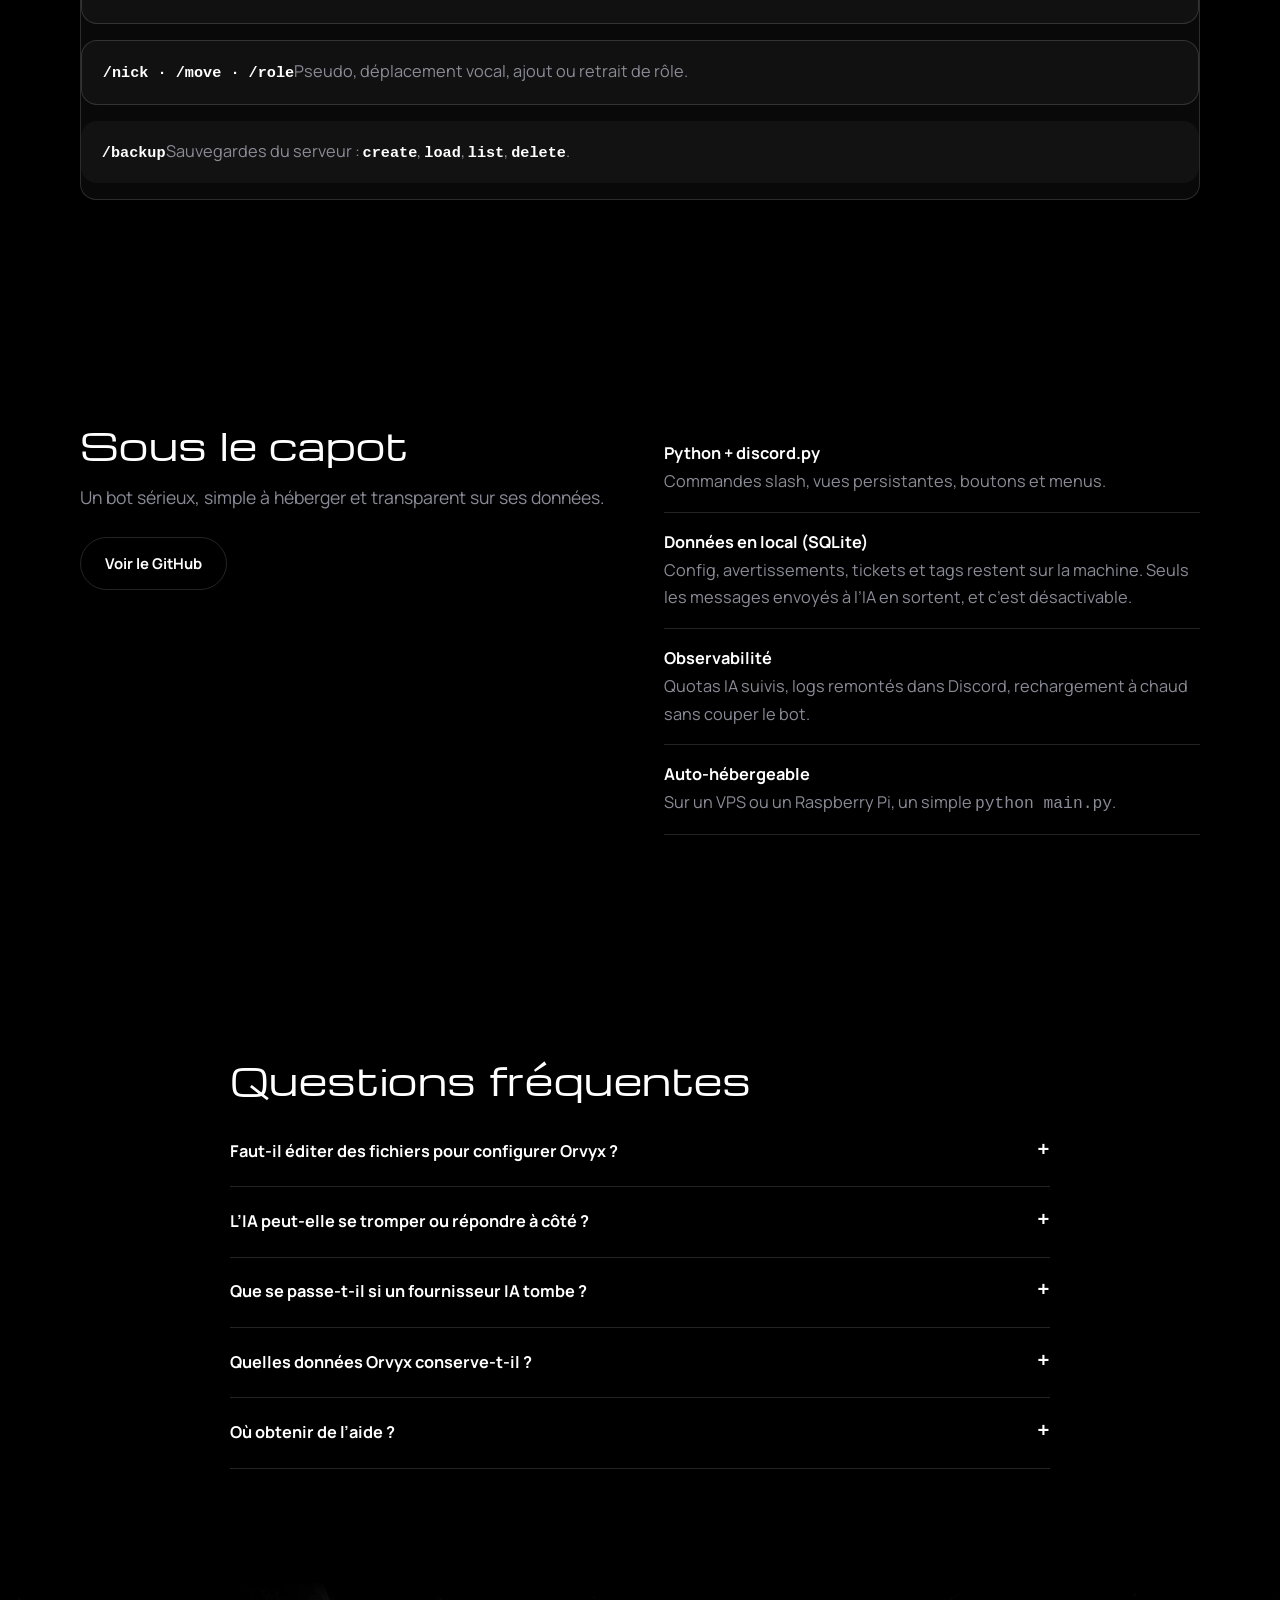
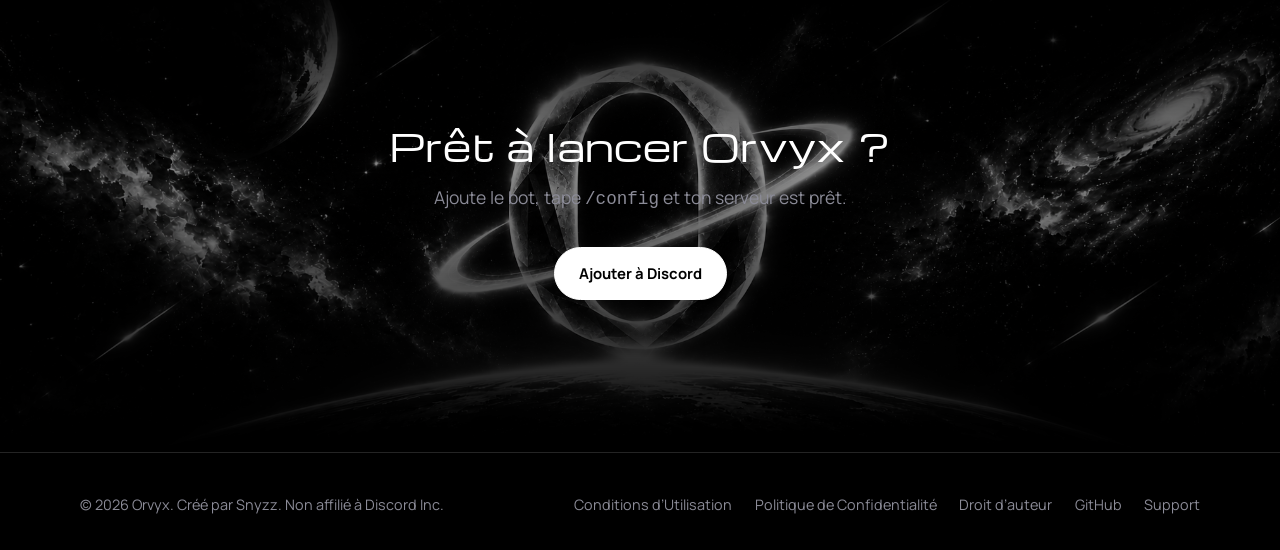
==== commit b66c7a02: "Add files via upload" ====
--- a/index.html
+++ b/index.html
@@ -1,5 +1,5 @@
 <!doctype html><html lang="fr"><head><title>Orvyx – Bot Discord de modération, tickets IA et communauté</title><meta name="description" content="Orvyx réunit modération, auto-modération, anti-raid, sauvegardes du serveur, tickets avec assistant IA, giveaways, sondages et logs dans un seul bot Discord en français."><meta charset="utf-8">
-<meta http-equiv="Content-Security-Policy" content="default-src 'self'; script-src 'self' 'unsafe-inline'; style-src 'self' 'unsafe-inline' https://fonts.googleapis.com; font-src 'self' https://fonts.gstatic.com; img-src 'self' data: blob: https:; connect-src 'self' https://api.orvyx.site https://discord.com; frame-ancestors 'none'; base-uri 'self'; form-action 'self'"><meta http-equiv="X-Content-Type-Options" content="nosniff"><meta http-equiv="X-Frame-Options" content="DENY"><meta name="referrer" content="strict-origin-when-cross-origin"><meta http-equiv="Permissions-Policy" content="camera=(), microphone=(), geolocation=(), usb=(), payment=()">
+<meta http-equiv="Content-Security-Policy" content="base-uri 'self'; form-action 'self'"><meta http-equiv="X-Content-Type-Options" content="nosniff"><meta name="referrer" content="strict-origin-when-cross-origin"><meta http-equiv="Permissions-Policy" content="camera=(), microphone=(), geolocation=(), usb=(), payment=()">
 <meta name="viewport" content="width=device-width,initial-scale=1"><link rel="icon" href="assets/logo.png"><link rel="preconnect" href="https://fonts.googleapis.com"><link rel="preconnect" href="https://fonts.gstatic.com" crossorigin><link href="https://fonts.googleapis.com/css2?family=Manrope:wght@400;600;700&family=Michroma&display=swap" rel="stylesheet"><link rel="stylesheet" href="style.css"><meta property="og:image" content="assets/banner.png"></head><body>
 <canvas id="stars"></canvas><nav><div class="wrap nv"><a class="brand" href="index.html"><img src="assets/logo.png" alt="">Orvyx</a><button class="burger" aria-label="Menu"><svg viewBox="0 0 24 24" fill="none" stroke="currentColor" stroke-width="1.6" stroke-linecap="round"><path d="M4 6h16M4 12h16M4 18h16"/></svg></button><ul class="links"><li><a href="index.html#fonctionnalites">Fonctionnalités</a></li><li><a href="documentation.html">Documentation</a></li><li><a href="dashboard.html">Tableau de bord</a></li><li><a href="index.html#ia">Assistant IA</a></li><li><a href="index.html#faq">FAQ</a></li><li><a href="https://github.com/Snyzz-dev" target="_blank" rel="noopener noreferrer">GitHub</a></li><li><a href="#" data-support>Support</a></li><li><a class="btn" href="#" data-invite>Ajouter à Discord</a></li></ul></div></nav>
 <header class="hero"><div class="wrap"><div>
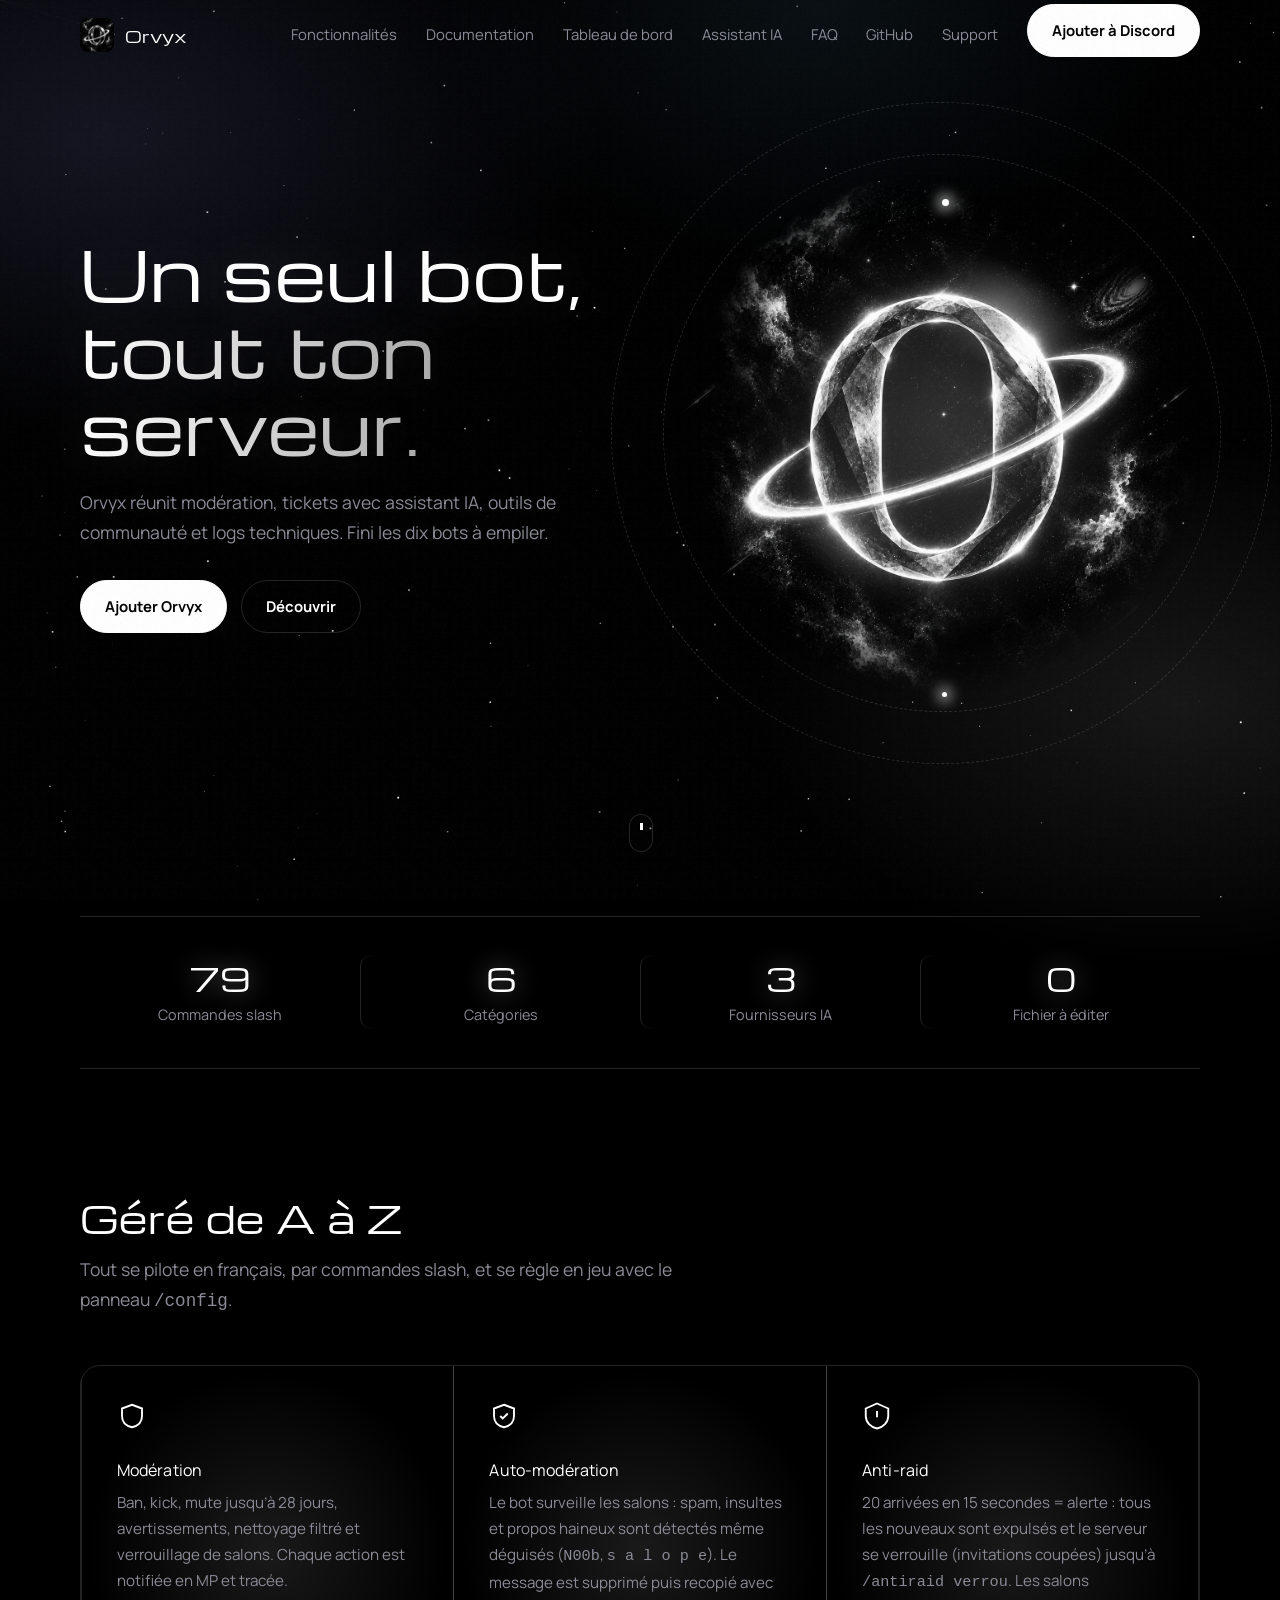
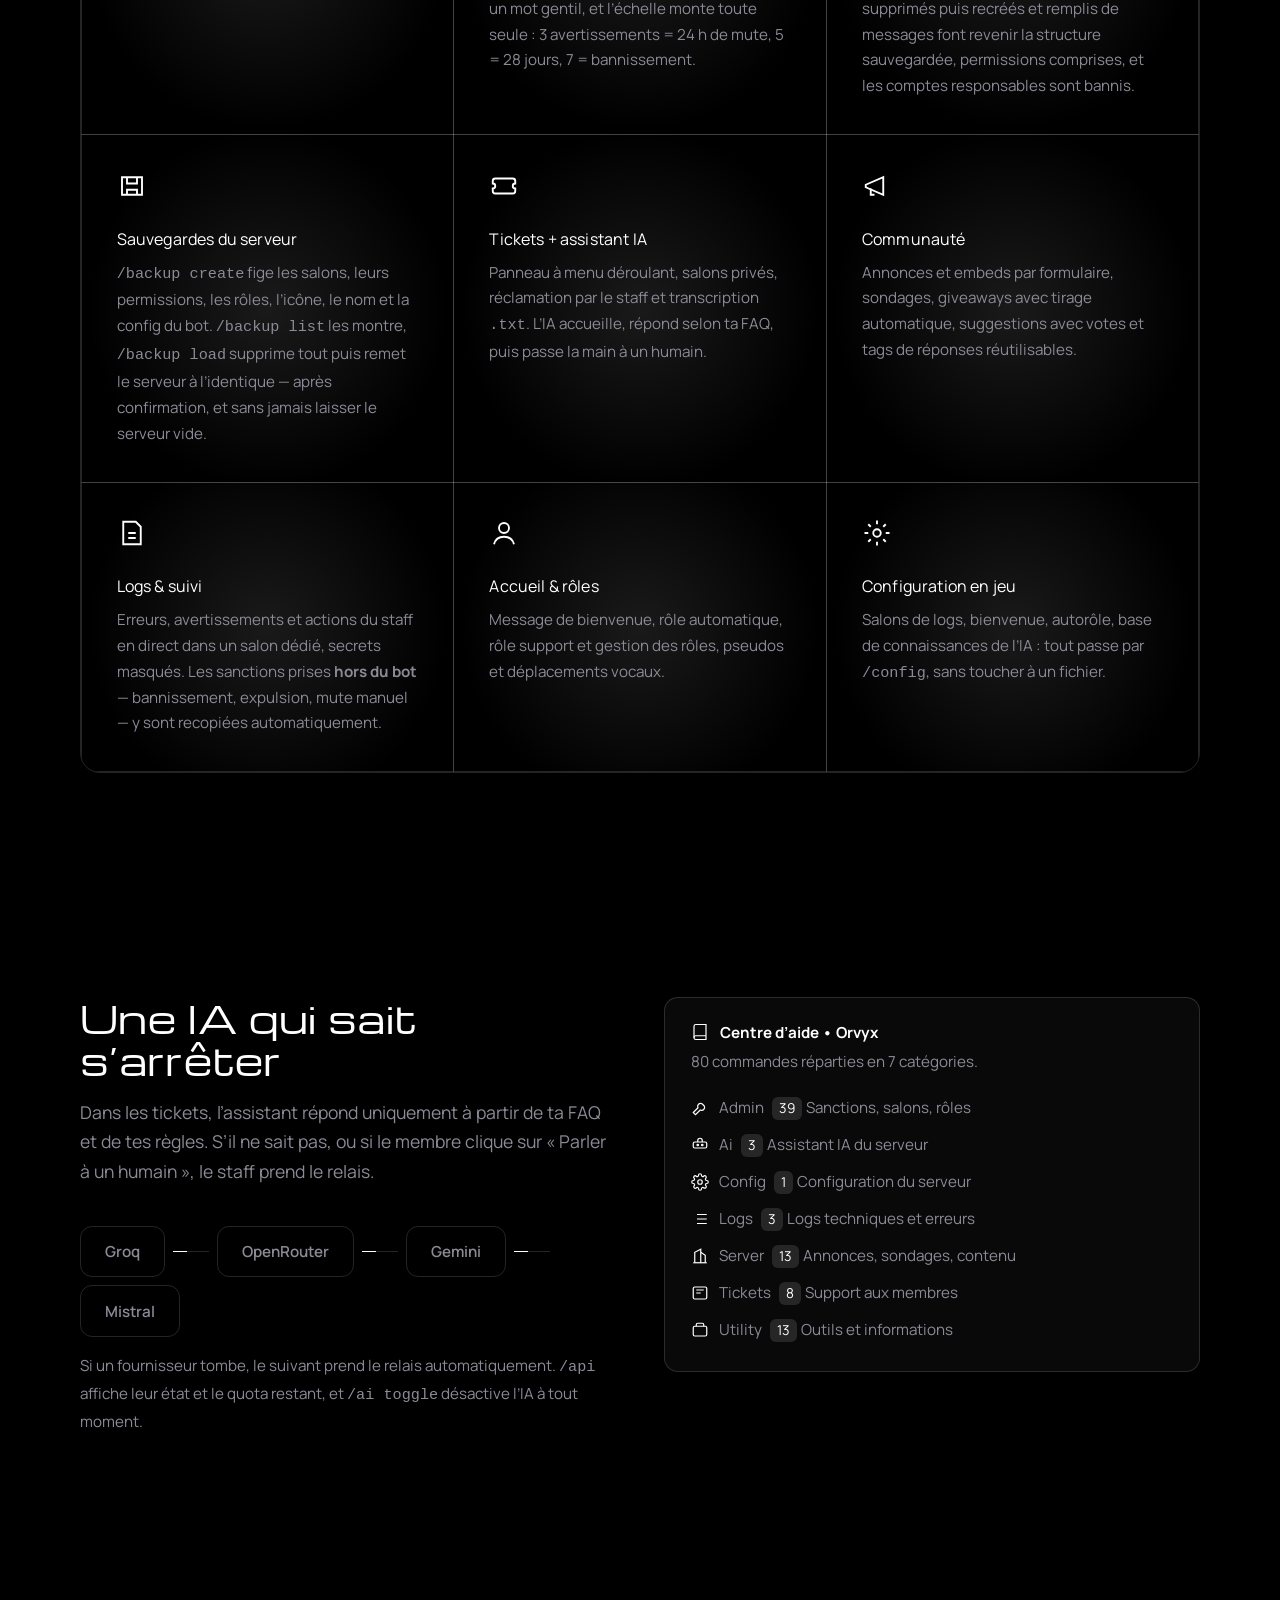
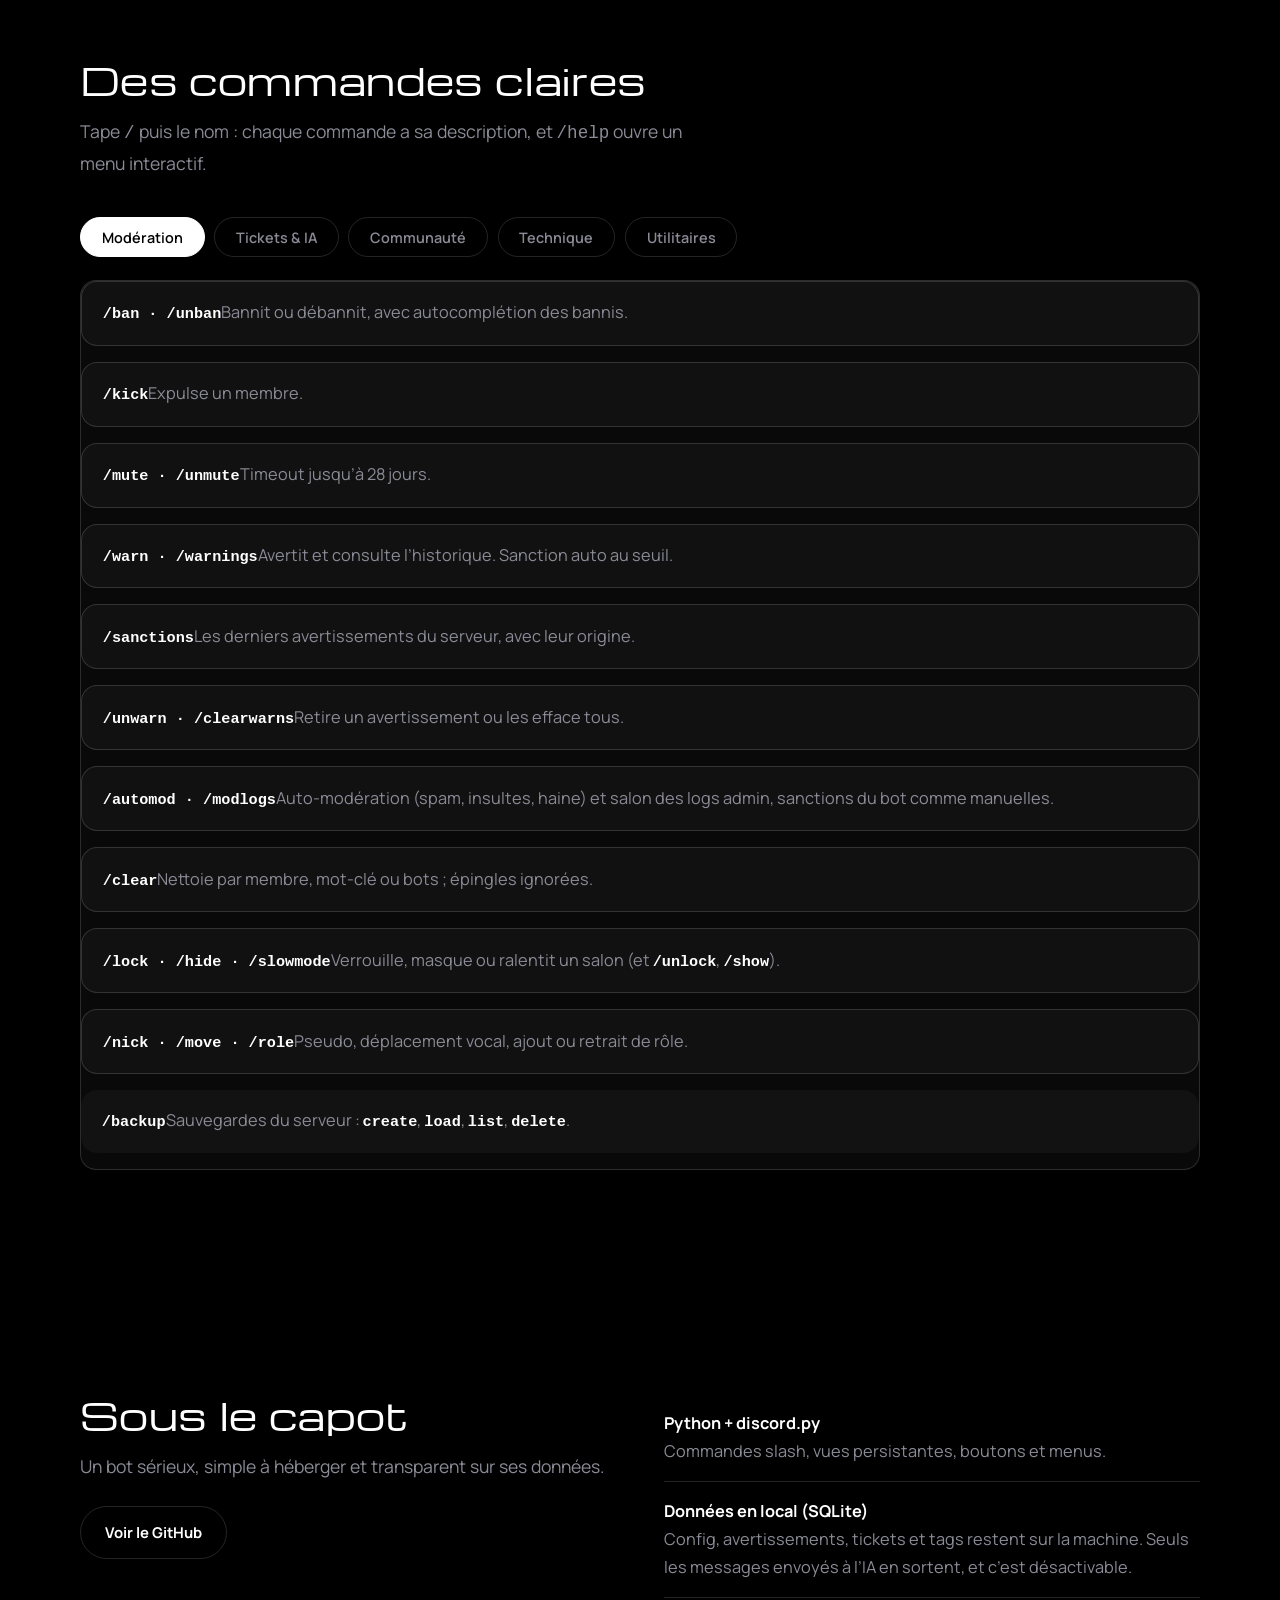
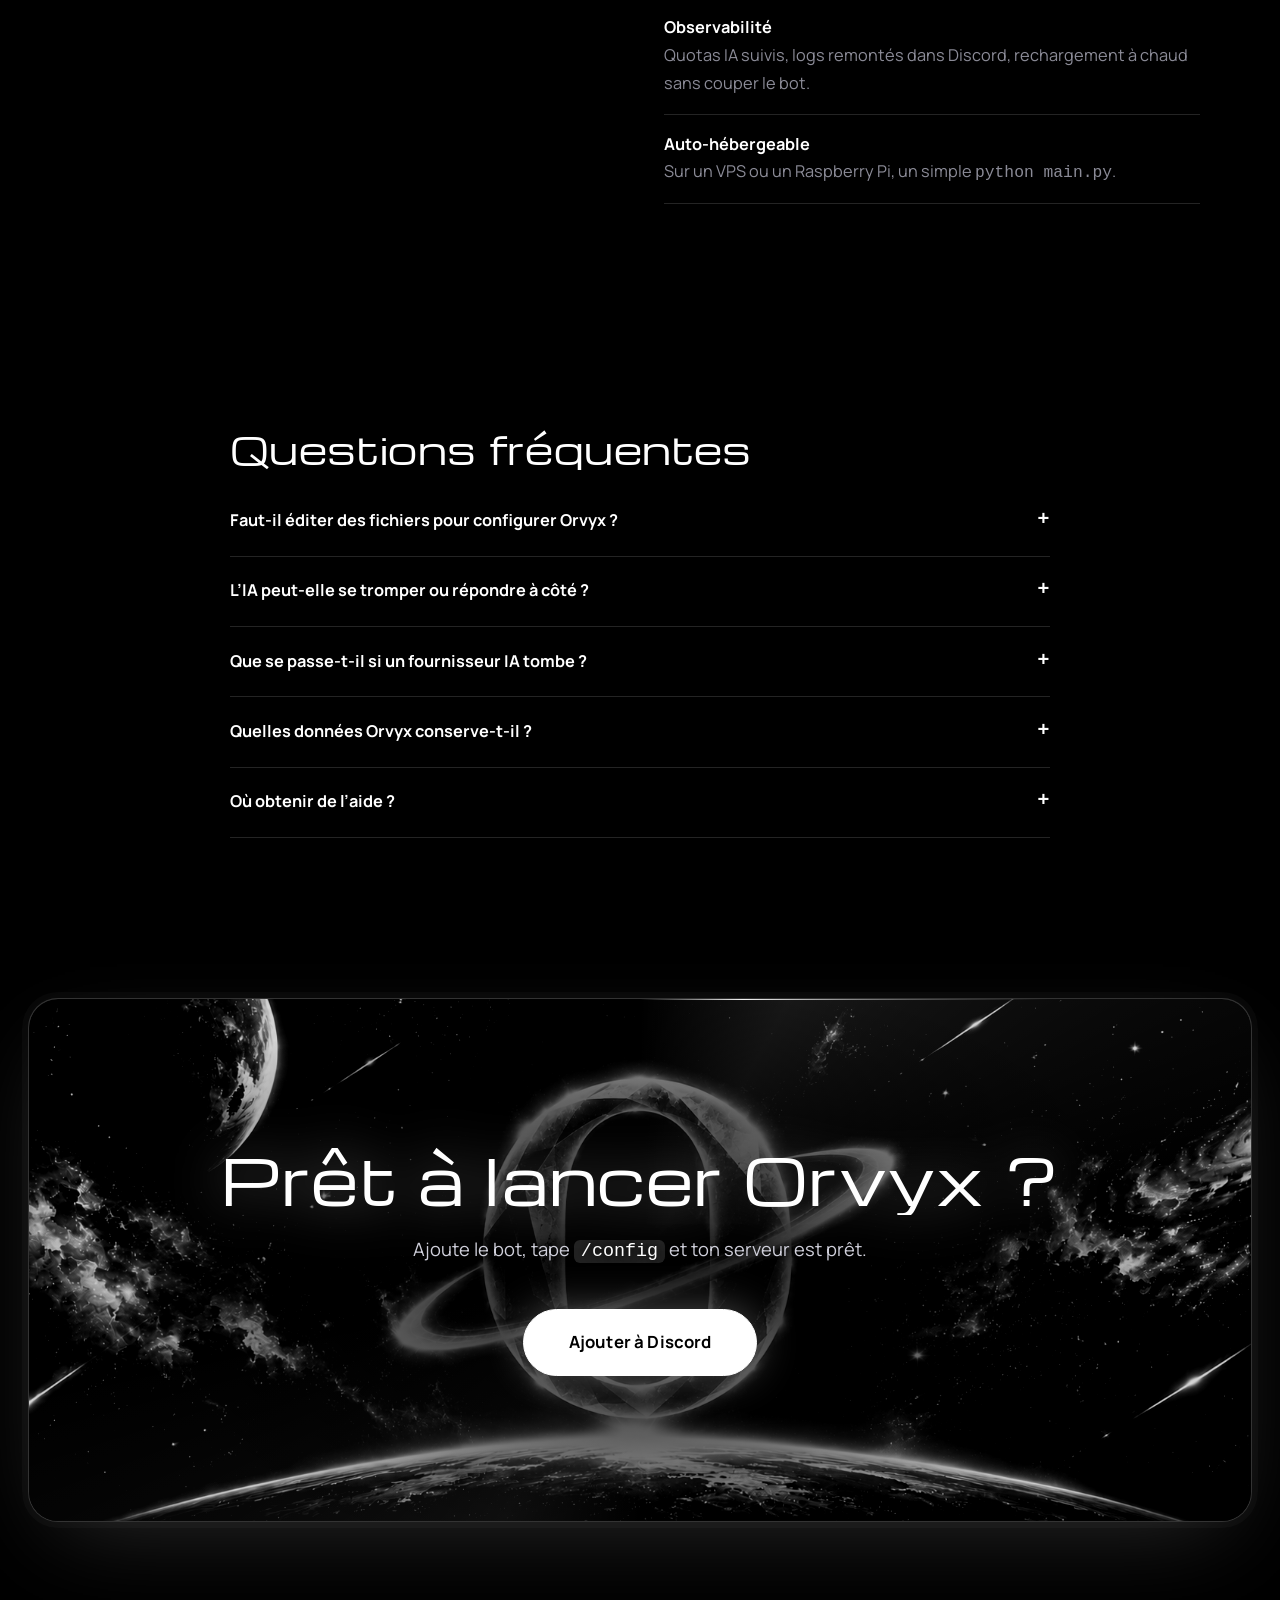
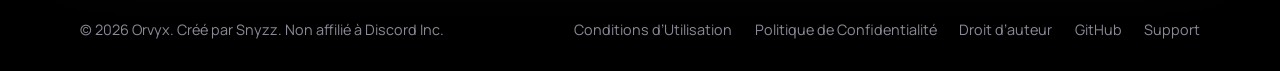
==== commit 1a93e387: "Add files via upload" ====
--- a/index.html
+++ b/index.html
@@ -1,5 +1,4 @@
 <!doctype html><html lang="fr"><head><title>Orvyx – Bot Discord de modération, tickets IA et communauté</title><meta name="description" content="Orvyx réunit modération, auto-modération, anti-raid, sauvegardes du serveur, tickets avec assistant IA, giveaways, sondages et logs dans un seul bot Discord en français."><meta charset="utf-8">
-<meta http-equiv="Content-Security-Policy" content="base-uri 'self'; form-action 'self'"><meta http-equiv="X-Content-Type-Options" content="nosniff"><meta name="referrer" content="strict-origin-when-cross-origin"><meta http-equiv="Permissions-Policy" content="camera=(), microphone=(), geolocation=(), usb=(), payment=()">
 <meta name="viewport" content="width=device-width,initial-scale=1"><link rel="icon" href="assets/logo.png"><link rel="preconnect" href="https://fonts.googleapis.com"><link rel="preconnect" href="https://fonts.gstatic.com" crossorigin><link href="https://fonts.googleapis.com/css2?family=Manrope:wght@400;600;700&family=Michroma&display=swap" rel="stylesheet"><link rel="stylesheet" href="style.css"><meta property="og:image" content="assets/banner.png"></head><body>
 <canvas id="stars"></canvas><nav><div class="wrap nv"><a class="brand" href="index.html"><img src="assets/logo.png" alt="">Orvyx</a><button class="burger" aria-label="Menu"><svg viewBox="0 0 24 24" fill="none" stroke="currentColor" stroke-width="1.6" stroke-linecap="round"><path d="M4 6h16M4 12h16M4 18h16"/></svg></button><ul class="links"><li><a href="index.html#fonctionnalites">Fonctionnalités</a></li><li><a href="documentation.html">Documentation</a></li><li><a href="dashboard.html">Tableau de bord</a></li><li><a href="index.html#ia">Assistant IA</a></li><li><a href="index.html#faq">FAQ</a></li><li><a href="https://github.com/Snyzz-dev" target="_blank" rel="noopener noreferrer">GitHub</a></li><li><a href="#" data-support>Support</a></li><li><a class="btn" href="#" data-invite>Ajouter à Discord</a></li></ul></div></nav>
 <header class="hero"><div class="wrap"><div>
--- a/style.css
+++ b/style.css
@@ -144,3 +144,175 @@
 .docs-som{position:static}
 .docs{padding:100px 0 3rem}
 }
+
+/* ================= COUCHE "COSMOS" : polish + animations ================= */
+@property --a{syntax:"<angle>";inherits:false;initial-value:0deg}
+::selection{background:#fff;color:#000}
+html{scrollbar-width:thin;scrollbar-color:#444 #000}
+body{opacity:0;animation:pg .9s .05s ease forwards}
+@keyframes pg{to{opacity:1}}
+/* aurores en fond */
+body::before{content:"";position:fixed;inset:-20%;z-index:-2;pointer-events:none;
+background:radial-gradient(40% 35% at 20% 25%,rgba(150,160,255,.13),transparent 70%),radial-gradient(35% 30% at 80% 70%,rgba(255,255,255,.09),transparent 70%),radial-gradient(30% 30% at 60% 15%,rgba(120,200,255,.08),transparent 70%);
+animation:au 24s ease-in-out infinite alternate}
+@keyframes au{to{transform:translate3d(4%,3%,0) rotate(6deg) scale(1.1)}}
+/* grain de film */
+body::after{content:"";position:fixed;inset:0;z-index:60;pointer-events:none;opacity:.05;
+background-image:url("data:image/svg+xml,%3Csvg xmlns='http://www.w3.org/2000/svg' width='160' height='160'%3E%3Cfilter id='n'%3E%3CfeTurbulence baseFrequency='.9' numOctaves='2'/%3E%3C/filter%3E%3Crect width='160' height='160' filter='url(%23n)'/%3E%3C/svg%3E")}
+/* barre de progression + lueur curseur */
+#prog{position:fixed;top:0;left:0;height:2px;width:100%;transform-origin:0 50%;transform:scaleX(0);z-index:70;background:linear-gradient(90deg,transparent,#fff,#9ab4ff);box-shadow:0 0 12px #fff}
+#glow{position:fixed;top:0;left:0;width:520px;height:520px;margin:-260px 0 0 -260px;border-radius:50%;pointer-events:none;z-index:-1;
+background:radial-gradient(circle,rgba(255,255,255,.09),transparent 65%);will-change:transform;opacity:0;transition:opacity .6s}
+#glow.on{opacity:1}
+/* navigation */
+nav{animation:nd .8s cubic-bezier(.2,.7,.2,1) both}
+@keyframes nd{from{transform:translateY(-100%);opacity:0}}
+.links a:not(.btn){position:relative}
+.links a:not(.btn)::after{content:"";position:absolute;left:0;right:0;bottom:-6px;height:1px;background:#fff;transform:scaleX(0);transform-origin:right;transition:transform .35s cubic-bezier(.2,.7,.2,1)}
+.links a:not(.btn):hover::after{transform:scaleX(1);transform-origin:left}
+.brand img{transition:transform .8s cubic-bezier(.2,.7,.2,1),filter .4s}
+.brand:hover img{transform:rotate(360deg) scale(1.1);filter:drop-shadow(0 0 10px #fff)}
+/* boutons : balayage lumineux */
+.btn::after{content:"";position:absolute;top:0;left:-75%;width:50%;height:100%;background:linear-gradient(100deg,transparent,rgba(255,255,255,.7),transparent);transform:skewX(-20deg);transition:left .7s}
+.btn:hover::after{left:130%}
+.btn.ghost::after{display:none}
+.cta .btn:not(.ghost),.end .btn{animation:pulse 3.2s ease-in-out infinite}
+@keyframes pulse{50%{box-shadow:0 0 38px rgba(255,255,255,.38)}}
+.btn{will-change:transform}
+/* hero */
+.hero h1{filter:blur(0);text-shadow:0 0 60px rgba(255,255,255,.18)}
+.hero h1.in{animation:hin 1.3s cubic-bezier(.2,.7,.2,1) forwards}
+@keyframes hin{from{opacity:0;transform:translateY(34px);filter:blur(14px);letter-spacing:.12em}to{opacity:1;transform:none;filter:blur(0);letter-spacing:.01em}}
+.orb::before{content:"";position:absolute;inset:8%;border-radius:50%;background:radial-gradient(circle,rgba(255,255,255,.22),transparent 65%);filter:blur(30px);animation:halo 5s ease-in-out infinite alternate}
+@keyframes halo{to{transform:scale(1.25);opacity:.45}}
+.orb img{transform:translate3d(var(--ox,0),var(--oy,0),0) rotate(var(--or,0deg));transition:transform .25s ease-out;position:relative}
+.orb i:nth-child(2)::after{top:auto;bottom:10%;width:5px;height:5px}
+.hero::after{content:"";position:absolute;left:50%;bottom:26px;width:22px;height:36px;margin-left:-11px;border:1.5px solid var(--ln);border-radius:12px;background:linear-gradient(#fff,#fff) 50% 8px/3px 7px no-repeat;animation:wh 2s infinite}
+.hero{position:relative}
+@keyframes wh{50%{background-position:50% 18px;opacity:.4}}
+/* titres */
+h2{background:linear-gradient(90deg,#fff 30%,#8b8b97 60%,#fff);background-size:250%;-webkit-background-clip:text;background-clip:text;color:transparent;animation:sh 9s linear infinite}
+.legal h2,.docs-som h2,.cat h2{animation:none}
+/* stats */
+.stats b{text-shadow:0 0 24px rgba(255,255,255,.45)}
+.stats div{transition:transform .4s,background .4s;border-radius:12px}
+.stats div:hover{transform:translateY(-4px)}
+/* cartes fonctionnalités : bordure lumineuse tournante */
+.f{overflow:hidden;transform-style:preserve-3d;transition:transform .25s ease-out,background .3s}
+.f::before{content:"";position:absolute;inset:0;padding:1px;border-radius:inherit;background:conic-gradient(from var(--a),transparent 62%,rgba(255,255,255,.95));-webkit-mask:linear-gradient(#000 0 0) content-box,linear-gradient(#000 0 0);-webkit-mask-composite:xor;mask-composite:exclude;opacity:0;transition:opacity .4s;animation:rot 4s linear infinite;pointer-events:none}
+.f:hover::before{opacity:1}
+@keyframes rot{to{--a:360deg}}
+.f svg{transition:transform .5s cubic-bezier(.2,.7,.2,1),filter .4s}
+.f:hover svg{transform:translateY(-4px) scale(1.18) rotate(-6deg);filter:drop-shadow(0 0 8px #fff)}
+.feat .f.rv{transition-delay:var(--d,0s)}
+/* révélations plus riches */
+/* commandes, onglets, FAQ */
+.tabs button{position:relative;transition:.3s cubic-bezier(.2,.7,.2,1)}
+.tabs button:hover{transform:translateY(-2px);box-shadow:0 8px 24px rgba(255,255,255,.18)}
+.cmd,.cmds,.docs-som,.vcard,.docs-bas,.docs-note{transition:border-color .35s,box-shadow .35s,transform .35s}
+.cmd:hover{border-color:rgba(255,255,255,.4);box-shadow:0 0 30px rgba(255,255,255,.06);transform:translateX(4px)}
+.vcard{box-shadow:0 0 90px rgba(255,255,255,.05);position:relative}
+.vcard:hover,.hp:hover{border-color:rgba(255,255,255,.3)}
+details{transition:background .3s,padding .3s}
+details:hover{background:rgba(255,255,255,.03);padding-inline:1rem}
+details[open] p{animation:up .5s cubic-bezier(.2,.7,.2,1) both}
+summary:hover{text-shadow:0 0 14px #fff}
+.node{transition:transform .3s}.node:hover{transform:translateY(-3px)}
+.chain s{position:relative;overflow:hidden}
+.chain s::after{content:"";position:absolute;inset:0;width:40%;background:#fff;animation:flow 2.2s linear infinite}
+@keyframes flow{from{transform:translateX(-100%)}to{transform:translateX(250%)}}
+/* bannière finale : zoom lent */
+.end{background-size:115%;animation:kb 22s ease-in-out infinite alternate}
+@keyframes kb{to{background-size:135%;background-position:60% 40%}}
+/* pied de page */
+footer a{position:relative;transition:color .2s,transform .2s;display:inline-block}
+footer a:hover{transform:translateY(-2px)}
+/* légal : sections qui s'allument */
+.legal h2{transition:border-color .4s,padding-left .4s}.legal h2:hover{border-color:#fff;padding-left:.6rem}
+@media(hover:none){#glow{display:none}.f::before{display:none}}
+@media(prefers-reduced-motion:reduce){body{opacity:1}#glow,#prog{display:none}.hero::after{display:none}.hero h1.in{opacity:1}}
+
+/* correctifs : espacement du hero + révélations fiables */
+.hero{padding-bottom:9rem}
+.hero::after{bottom:48px}
+.stats{margin-top:1rem;margin-bottom:1rem}
+.rv.hp{transition:1s cubic-bezier(.2,.7,.2,1),border-color .35s}
+@media(max-width:860px){.hero{padding-bottom:6rem}.hero::after{display:none}}
+
+/* icônes du Centre d'aide : taille fixe (elles s'étiraient à toute la largeur) */
+.hp svg{width:18px;height:18px;flex:none;display:inline-block;vertical-align:-3px;margin-right:.45rem;stroke:#fff}
+.hp div{display:flex;align-items:center;flex-wrap:wrap;gap:.1rem .2rem}
+.hp b svg{margin-right:.5rem}
+
+/* documentation : toutes les icônes SVG à taille fixe */
+.soms a svg,.tab svg{width:18px;height:18px;flex:none}
+.tab{display:inline-flex;align-items:center;gap:.45rem}
+.tab em{font-style:normal;opacity:.7;font-size:.8rem}
+.cat-lead svg{width:20px;height:20px;display:inline-block;vertical-align:-4px;margin-right:.4rem;stroke:#fff}
+.cmd-aide svg,.sous-desc svg,.args svg,.cmd-desc svg{width:1em;height:1em;display:inline-block;vertical-align:-.15em}
+.legal svg,.vcard svg:not(.keep){max-width:1.4em;max-height:1.4em}
+
+/* ===== Bannière finale "Prêt à lancer Orvyx ?" ===== */
+.end{position:relative;overflow:hidden;isolation:isolate;padding:11rem 0 10rem;background:#000;animation:none;background-size:auto}
+.end::before{content:"";position:absolute;inset:-6%;z-index:-2;background:url(assets/banner.png) center/cover no-repeat;filter:brightness(.7) contrast(1.1);animation:endzoom 26s ease-in-out infinite alternate}
+@keyframes endzoom{from{transform:scale(1) translate3d(0,0,0)}to{transform:scale(1.14) translate3d(-1.5%,1%,0)}}
+.end::after{content:"";position:absolute;inset:0;z-index:-1;pointer-events:none;
+background:linear-gradient(#000 0,rgba(0,0,0,0) 28%,rgba(0,0,0,0) 72%,#000 100%),
+radial-gradient(ellipse 48% 62% at 50% 50%,rgba(0,0,0,.88) 0,rgba(0,0,0,.55) 55%,rgba(0,0,0,0) 100%)}
+.end>*{position:relative;z-index:2}
+.end h2{font-size:clamp(2rem,5.2vw,3.9rem);margin-bottom:1.2rem;filter:drop-shadow(0 0 26px rgba(255,255,255,.4))}
+.end p.lead{color:#cfcfda;text-shadow:0 2px 24px #000,0 0 8px #000;font-size:1.15rem;margin:0 auto 2.6rem}
+.end p.lead code{background:rgba(255,255,255,.14);border-radius:6px;padding:.05rem .45rem;color:#fff}
+.end .btn{padding:1.15rem 2.8rem;font-size:1.05rem;letter-spacing:.01em;animation:ping 2.6s ease-out infinite;box-shadow:0 0 40px rgba(255,255,255,.3)}
+.end .btn:hover{animation-play-state:paused;box-shadow:0 0 60px rgba(255,255,255,.55);background:#000;color:#fff!important}
+@keyframes ping{0%{box-shadow:0 0 40px rgba(255,255,255,.3),0 0 0 0 rgba(255,255,255,.55)}80%,100%{box-shadow:0 0 40px rgba(255,255,255,.3),0 0 0 26px rgba(255,255,255,0)}}
+/* ligne de lumière entre la bannière et le pied de page */
+footer{position:relative;border-top:0}
+footer::before{content:"";position:absolute;top:0;left:10%;right:10%;height:1px;background:linear-gradient(90deg,transparent,rgba(255,255,255,.7),transparent)}
+@media(max-width:860px){.end{padding:7rem 0 6.5rem}.end .btn{padding:1rem 2rem}}
+@media(prefers-reduced-motion:reduce){.end::before{animation:none}.end .btn{animation:none}}
+
+/* ===== Bannière finale v2 : fondu, balayage de lumière, étincelles ===== */
+@property --ea{syntax:"<angle>";inherits:false;initial-value:0deg}
+.end::before{-webkit-mask-image:linear-gradient(transparent,#000 24%,#000 76%,transparent);mask-image:linear-gradient(transparent,#000 24%,#000 76%,transparent);filter:brightness(.8) contrast(1.12) saturate(0)}
+.end::after{background:
+radial-gradient(ellipse 46% 58% at 50% 52%,rgba(0,0,0,.9) 0,rgba(0,0,0,.55) 55%,transparent 100%),
+conic-gradient(from var(--ea) at 50% 52%,transparent 0,rgba(255,255,255,.10) 8%,transparent 22%,transparent 50%,rgba(255,255,255,.07) 58%,transparent 72%);
+animation:sweep 18s linear infinite}
+@keyframes sweep{to{--ea:360deg}}
+.end h2{background-size:300%;animation:sh 7s linear infinite;text-shadow:none}
+.end .spark{position:absolute;z-index:1;width:3px;height:3px;border-radius:50%;background:#fff;box-shadow:0 0 10px 2px rgba(255,255,255,.8);opacity:0;pointer-events:none;animation:rise var(--t,9s) linear var(--w,0s) infinite}
+@keyframes rise{0%{transform:translateY(0) scale(.6);opacity:0}15%{opacity:.9}100%{transform:translateY(-220px) scale(1.2);opacity:0}}
+/* entrée orchestrée */
+.end.pre h2,.end.pre p.lead,.end.pre .btn{opacity:0;transform:translateY(28px);filter:blur(10px)}
+.end.go h2,.end.go p.lead,.end.go .btn{transition:opacity 1s cubic-bezier(.2,.7,.2,1),transform 1s cubic-bezier(.2,.7,.2,1),filter 1s}
+.end.go p.lead{transition-delay:.18s}.end.go .btn{transition-delay:.36s}
+/* lueur d'horizon sous le bouton */
+.end p.lead+*{position:relative}
+@media(prefers-reduced-motion:reduce){.end::after{animation:none}.end .spark{display:none}.end.pre h2,.end.pre p.lead,.end.pre .btn{opacity:1;transform:none;filter:none}}
+
+/* ===== Bannière finale : cadre délimité ===== */
+.end{margin:3rem clamp(.6rem,2.2vw,2rem) 3.5rem;border-radius:30px;border:1px solid rgba(255,255,255,.2);
+box-shadow:inset 0 1px 0 rgba(255,255,255,.4),inset 0 0 80px rgba(0,0,0,.6),0 0 0 6px rgba(255,255,255,.025),0 30px 90px -30px rgba(255,255,255,.18);
+padding:9rem 0 8.5rem;background:#000}
+.end::before{-webkit-mask-image:none;mask-image:none;inset:-4%}
+/* liseré lumineux qui parcourt le cadre */
+.end>.edge{position:absolute;inset:0;border-radius:inherit;padding:1px;pointer-events:none;z-index:3;
+background:conic-gradient(from var(--ea),transparent 0,rgba(255,255,255,.95) 6%,transparent 16%);
+-webkit-mask:linear-gradient(#000 0 0) content-box,linear-gradient(#000 0 0);-webkit-mask-composite:xor;mask-composite:exclude;animation:sweep 9s linear infinite}
+footer::before{display:none}
+footer{border-top:0}
+@media(max-width:860px){.end{border-radius:20px;padding:6rem 0 5.5rem;margin-top:2rem}}
+@media(prefers-reduced-motion:reduce){.end>.edge{animation:none;opacity:.5}}
+
+/* ===== Logo du hero : animation autonome (ne suit plus le curseur) ===== */
+.orb img{transform:none;transition:none;animation:logo3d 11s ease-in-out infinite;transform-origin:50% 50%;will-change:transform,filter}
+@keyframes logo3d{
+0%,100%{transform:perspective(900px) rotateY(-14deg) rotateX(4deg) rotateZ(-2deg) scale(1);filter:brightness(1) drop-shadow(0 0 14px rgba(255,255,255,.25))}
+50%{transform:perspective(900px) rotateY(14deg) rotateX(-4deg) rotateZ(2deg) scale(1.05);filter:brightness(1.25) drop-shadow(0 0 34px rgba(255,255,255,.55))}}
+/* éclat de lumière qui tourne autour de l'anneau */
+.orb::after{content:"";position:absolute;inset:14%;border-radius:50%;pointer-events:none;mix-blend-mode:screen;filter:blur(12px);
+background:conic-gradient(from var(--ea),transparent 0,rgba(255,255,255,.4) 7%,transparent 18%,transparent 55%,rgba(255,255,255,.22) 62%,transparent 72%);
+-webkit-mask-image:radial-gradient(circle,transparent 30%,#000 52%,transparent 70%);mask-image:radial-gradient(circle,transparent 30%,#000 52%,transparent 70%);animation:sweep 7s linear infinite}
+.orb::before{animation:halo 4.5s ease-in-out infinite alternate}
+@media(prefers-reduced-motion:reduce){.orb img,.orb::after{animation:none}}
